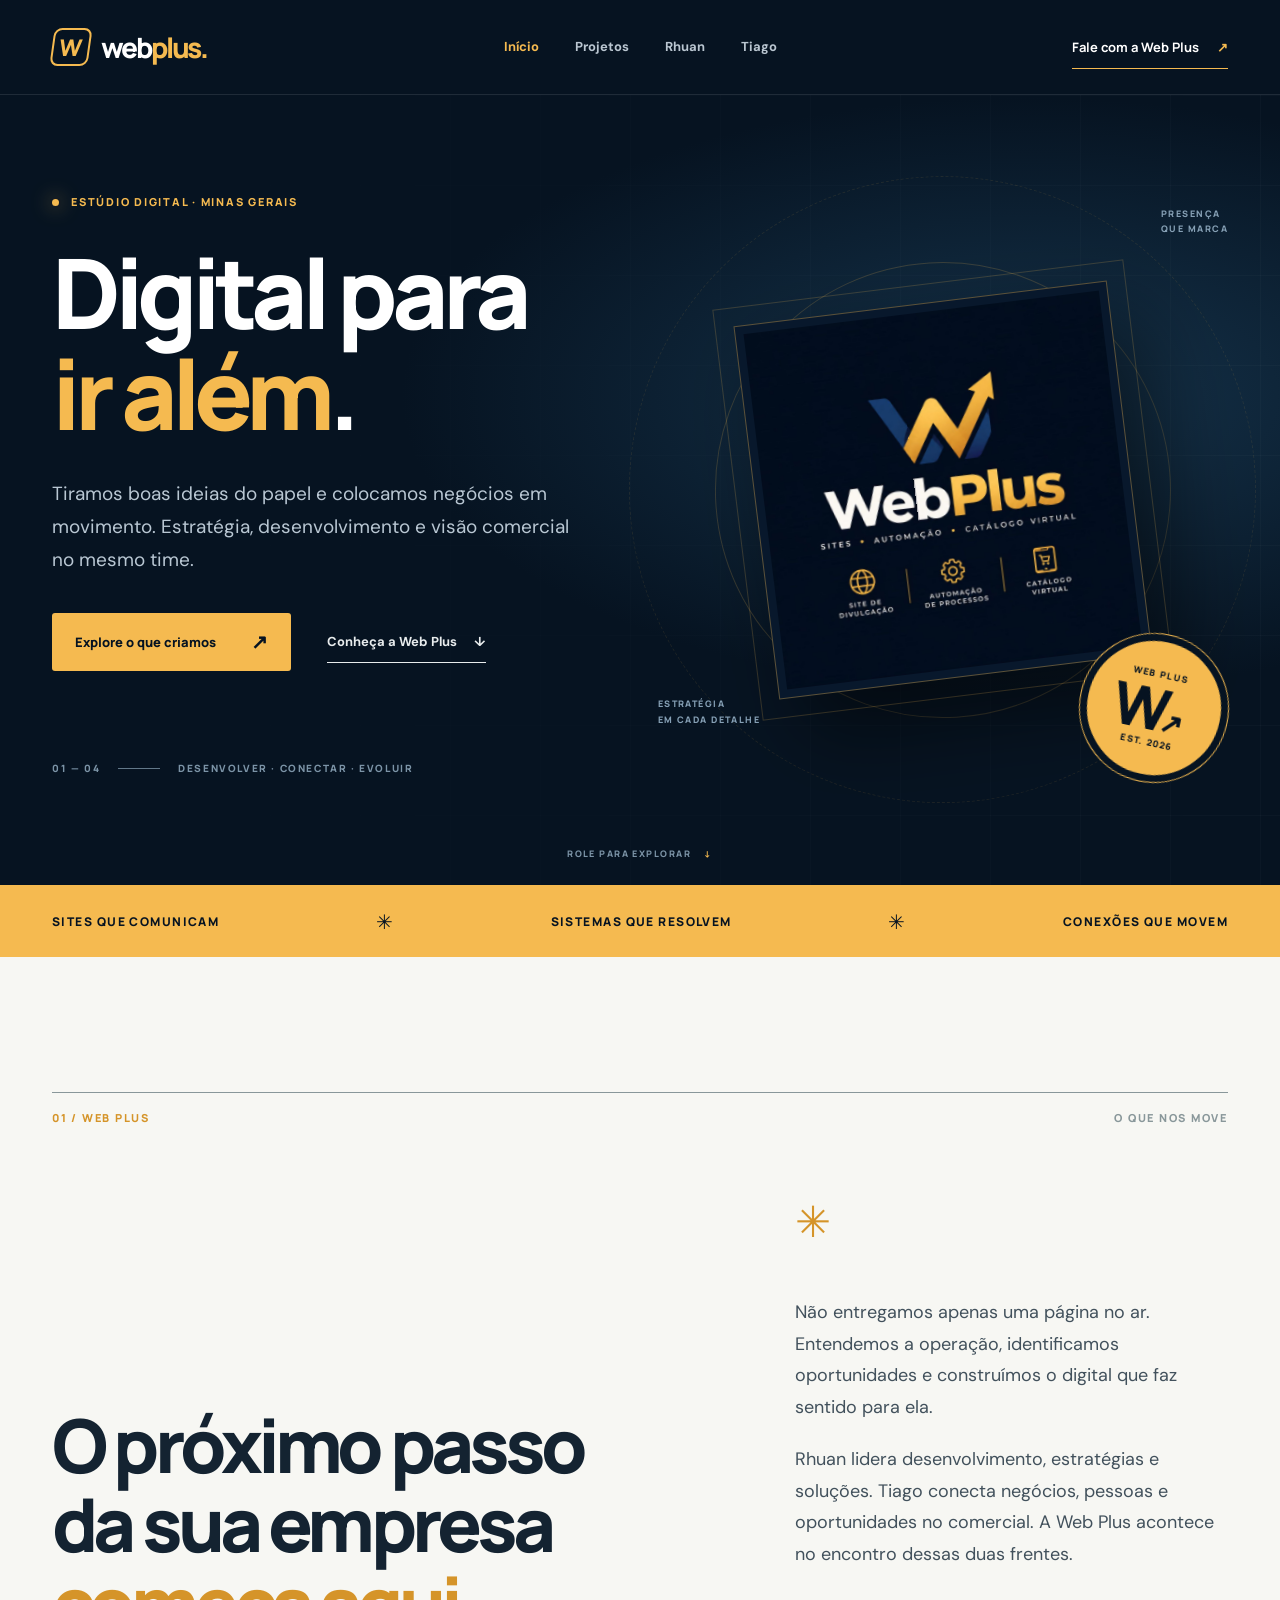
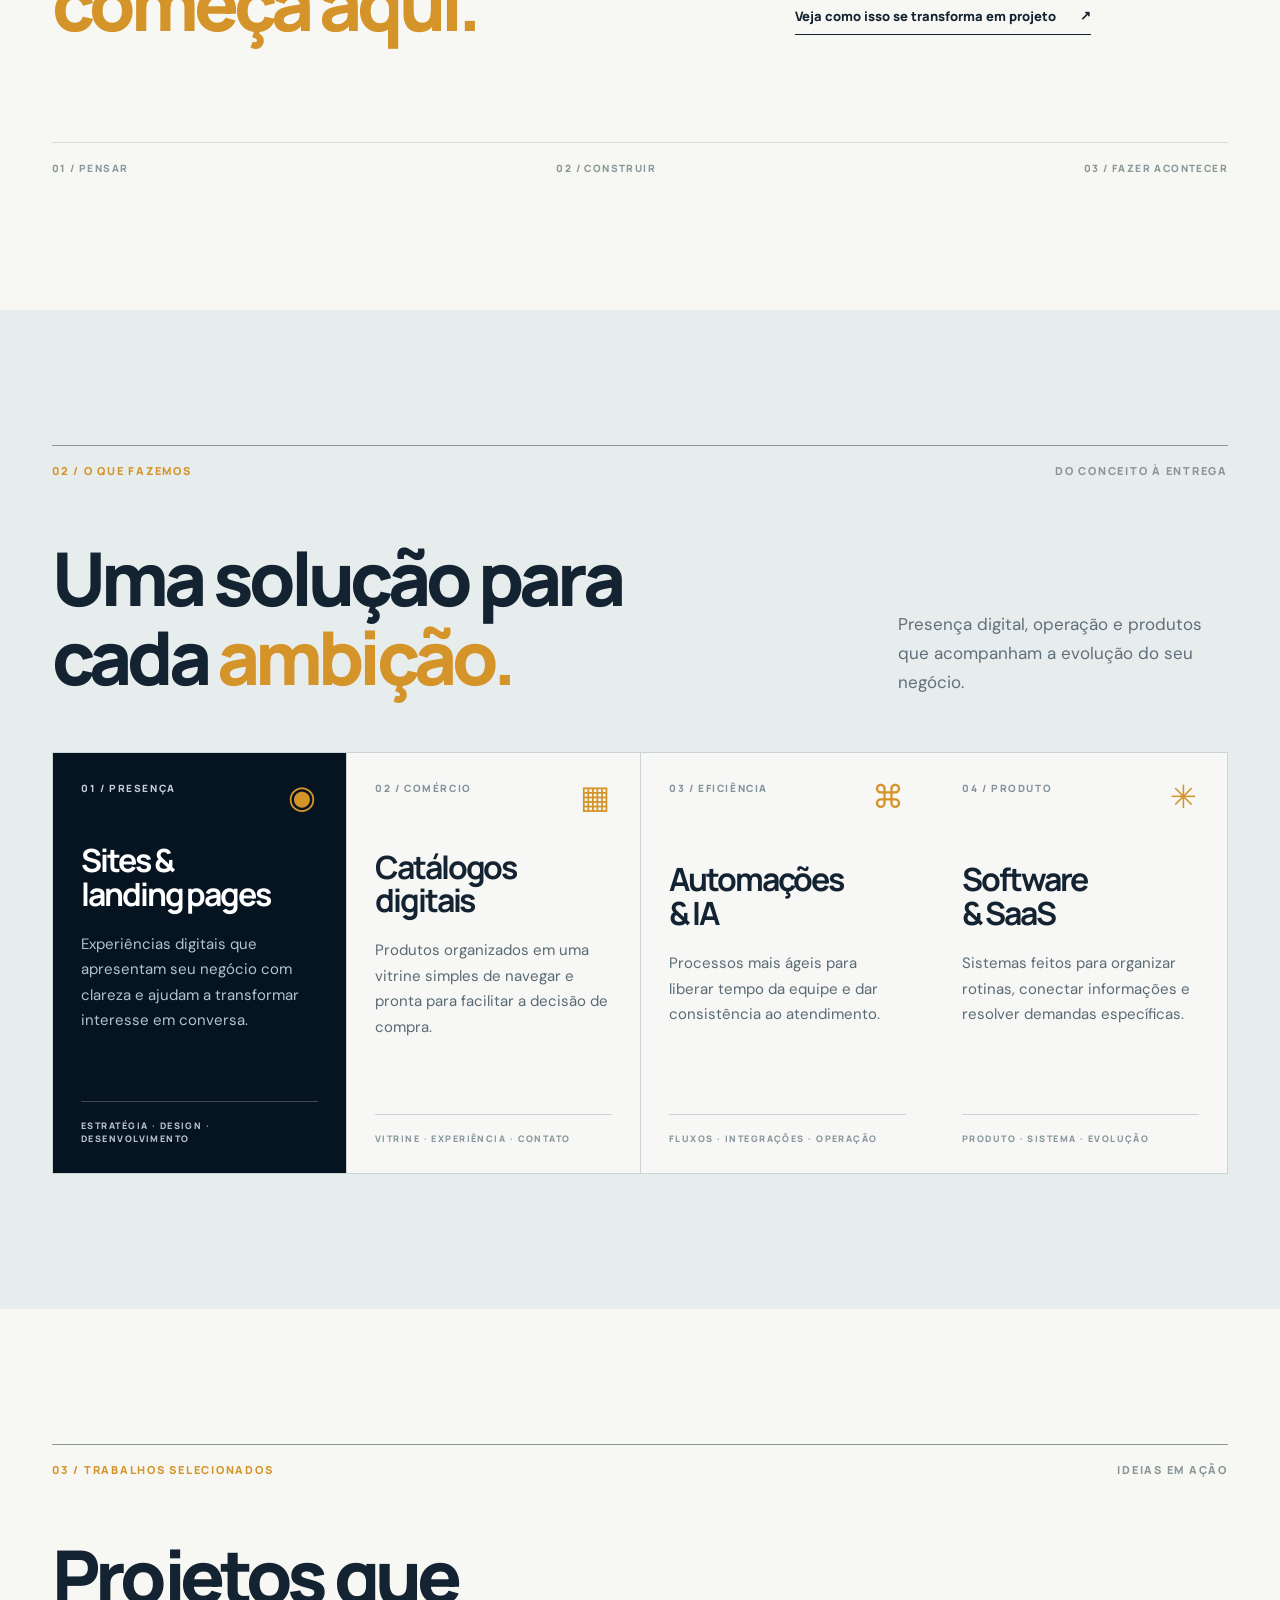
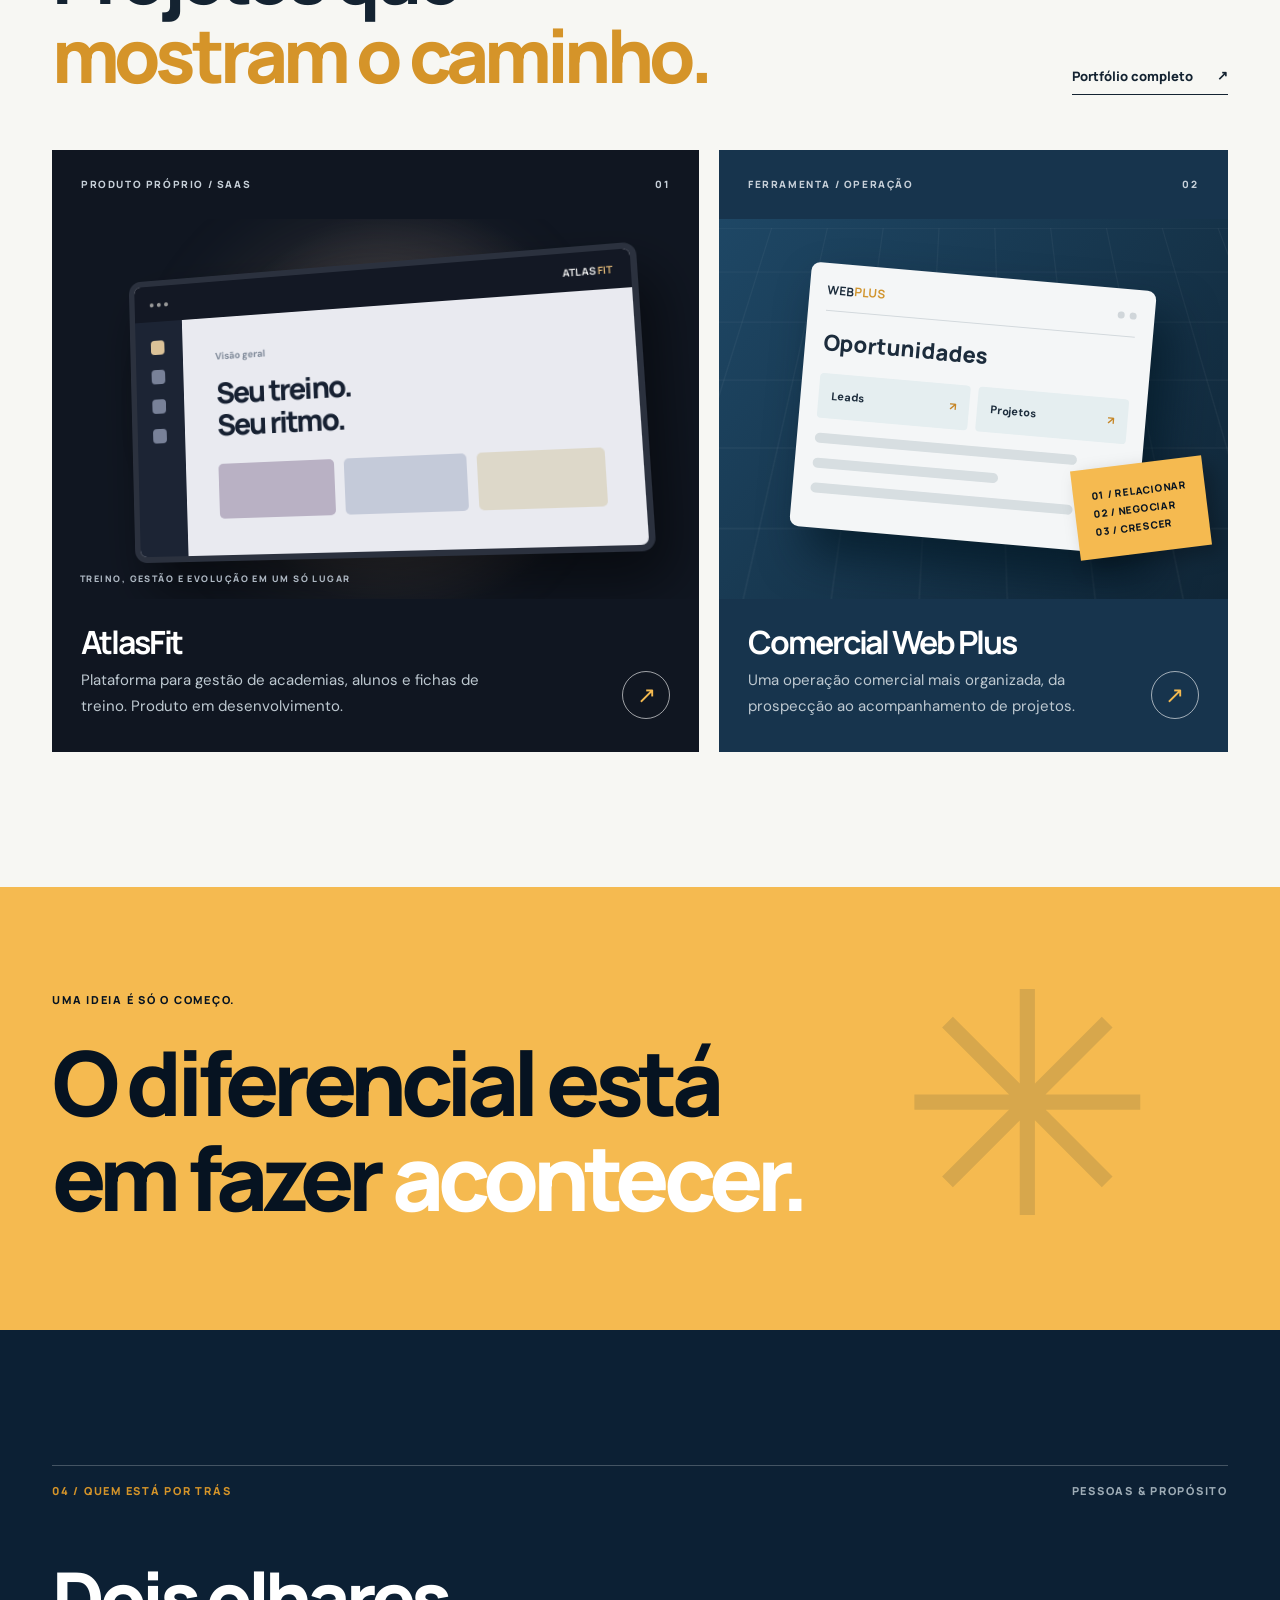
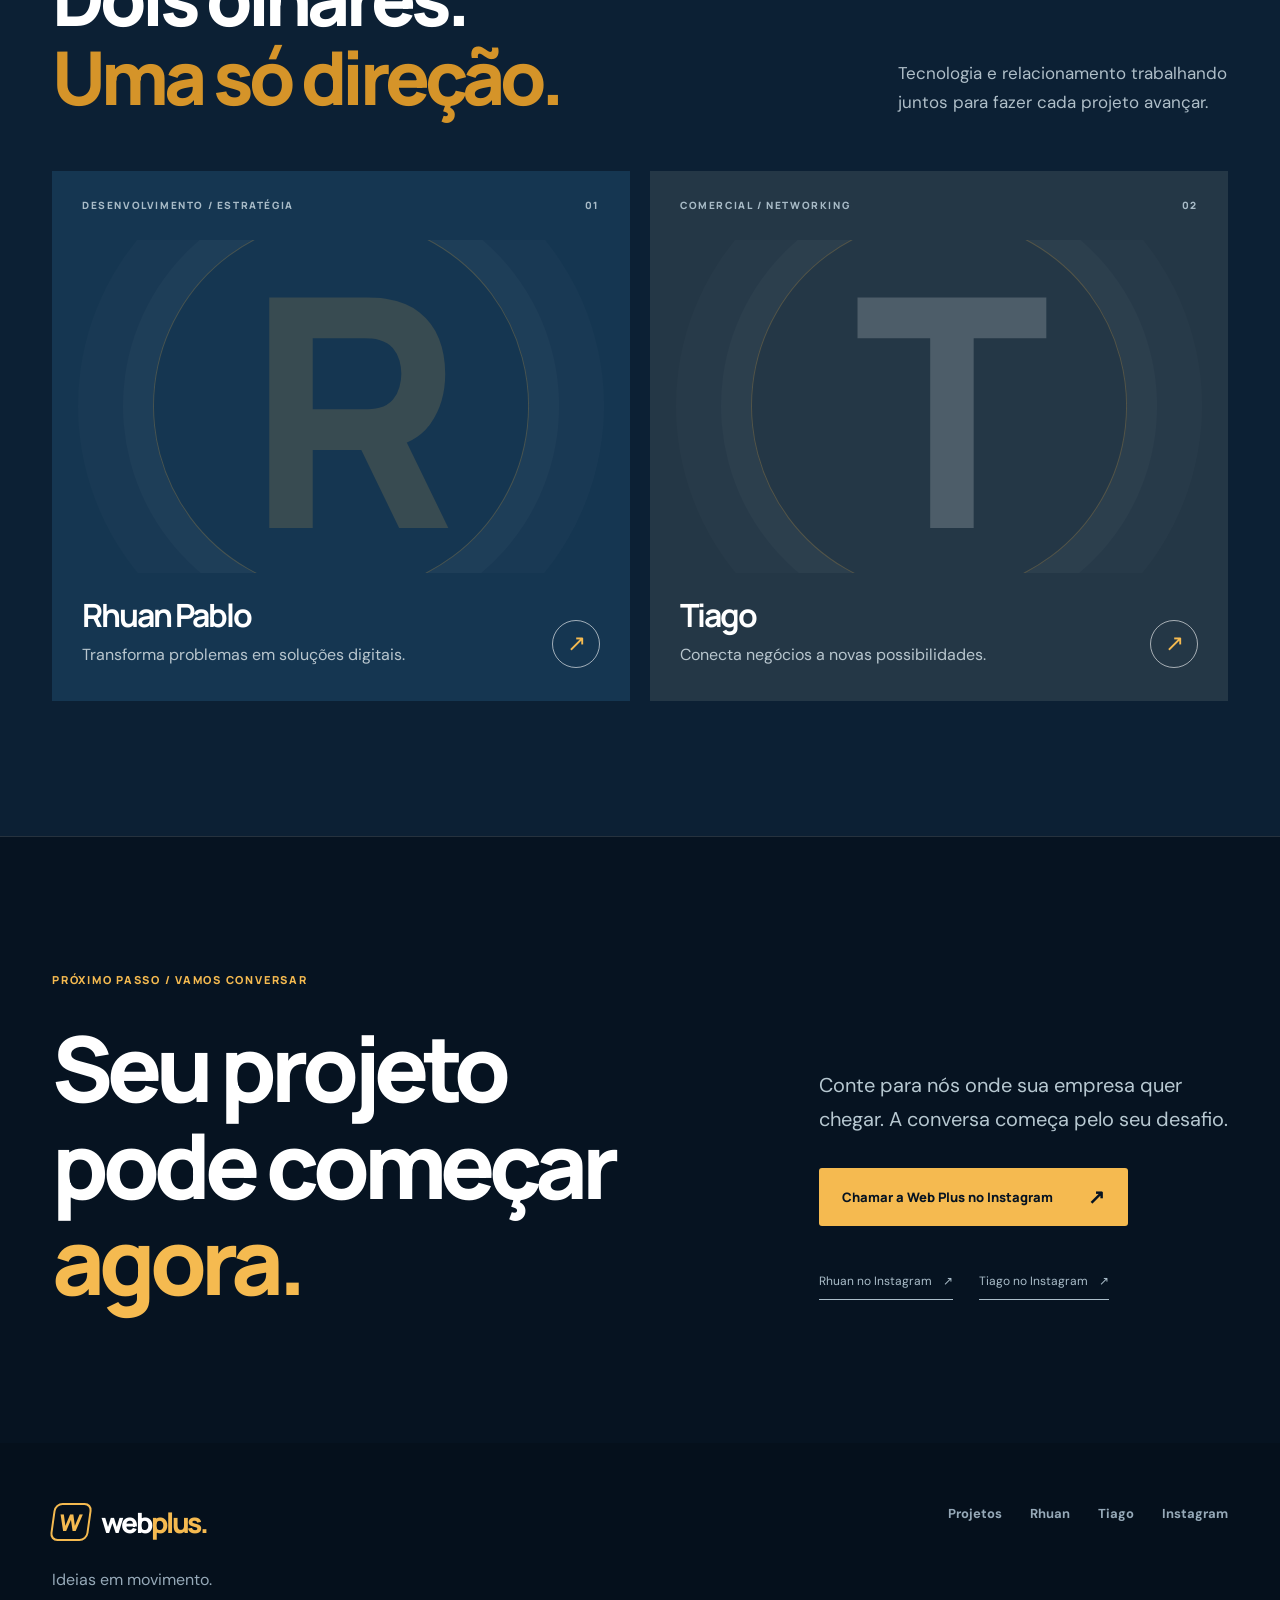
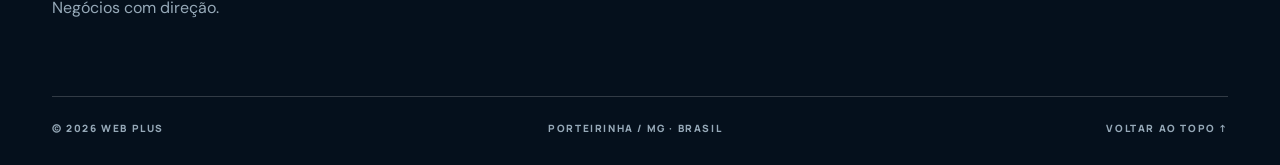
==== index.html @ de80861a "Redesign Web Plus experience and partner portfolios" ====
<!doctype html><html lang="pt-BR"><head><meta charset="utf-8"><meta name="viewport" content="width=device-width,initial-scale=1"><meta name="theme-color" content="#061321"><meta name="description" content="Web Plus. Sites, catálogos, automações e software com direção estratégica. Conheça os projetos e os sócios Rhuan e Tiago."><title>Web Plus — Ideias em movimento</title><link rel="icon" href="assets/favicon.svg" type="image/svg+xml"><link rel="stylesheet" href="style.css"></head><body>
<a class="skip" href="#conteudo">Ir para o conteúdo</a><header class="header"><div class="shell nav"><a class="brand" href="index.html" aria-label="Web Plus — início"><span class="brand-icon">W</span><span>web<span>plus</span><i>.</i></span></a><nav id="site-nav" class="nav-links" aria-label="Navegação principal"><a href="index.html" aria-current="page">Início</a><a href="portfolio.html">Projetos</a><a href="rhuan.html">Rhuan</a><a href="tiago.html">Tiago</a></nav><a class="nav-contact" href="https://www.instagram.com/_webplus/" target="_blank" rel="noopener noreferrer">Fale com a Web Plus <span class="arrow">↗</span></a><button class="menu-toggle" aria-label="Abrir menu" aria-controls="site-nav" aria-expanded="false" type="button"><span></span><span></span></button></div></header>
<main id="conteudo"><section class="hero"><div class="shell hero-grid"><div class="hero-content"><p class="overline"><span class="spark"></span> ESTÚDIO DIGITAL · MINAS GERAIS</p><h1>Digital para<br><span>ir além<span class="period">.</span></span></h1><p class="hero-lead">Tiramos boas ideias do papel e colocamos negócios em movimento. Estratégia, desenvolvimento e visão comercial no mesmo time.</p><div class="hero-actions"><a class="button button-gold" href="portfolio.html">Explore o que criamos <span class="arrow">↗</span></a><a class="quiet-link" href="#sobre">Conheça a Web Plus <span>↓</span></a></div><div class="hero-index"><span>01 — 04</span><span class="dash"></span><span>DESENVOLVER · CONECTAR · EVOLUIR</span></div></div><div class="hero-stage"><div class="stage-ring ring-outer"></div><div class="stage-ring ring-inner"></div><span class="stage-note stage-note-top">PRESENÇA<br>QUE MARCA</span><div class="brand-plate"><img src="assets/webplus.jpg" width="768" height="768" alt="Identidade visual Web Plus em azul escuro e dourado"></div><div class="stage-stamp"><span>WEB PLUS</span><strong>W<span class="arrow">↗</span></strong><span>EST. 2026</span></div><span class="stage-note stage-note-bottom">ESTRATÉGIA<br>EM CADA DETALHE</span></div></div><div class="scroll-hint">ROLE PARA EXPLORAR <span>↓</span></div></section>
<div class="ribbon"><div class="shell ribbon-inner"><span>SITES QUE COMUNICAM</span><b>✳</b><span>SISTEMAS QUE RESOLVEM</span><b>✳</b><span>CONEXÕES QUE MOVEM</span></div></div>
<section id="sobre" class="section light about-section"><div class="shell"><div class="section-kicker"><span>01 / WEB PLUS</span><span>O QUE NOS MOVE</span></div><div class="about-layout"><h2>O próximo passo<br>da sua empresa<br><em>começa aqui.</em></h2><div class="about-copy"><span class="ornament">✳</span><p>Não entregamos apenas uma página no ar. Entendemos a operação, identificamos oportunidades e construímos o digital que faz sentido para ela.</p><p>Rhuan lidera desenvolvimento, estratégias e soluções. Tiago conecta negócios, pessoas e oportunidades no comercial. A Web Plus acontece no encontro dessas duas frentes.</p><a class="under-link" href="portfolio.html">Veja como isso se transforma em projeto <span class="arrow">↗</span></a></div></div><div class="about-rule"><span>01 / PENSAR</span><span>02 / CONSTRUIR</span><span>03 / FAZER ACONTECER</span></div></div></section>
<section class="section services-section"><div class="shell"><div class="section-kicker"><span>02 / O QUE FAZEMOS</span><span>DO CONCEITO À ENTREGA</span></div><div class="section-title-row"><h2>Uma solução para<br>cada <em>ambição.</em></h2><p>Presença digital, operação e produtos que acompanham a evolução do seu negócio.</p></div><div class="service-grid"><article class="service-card service-feature"><div class="service-top"><span>01 / PRESENÇA</span><span class="service-glyph">◉</span></div><div><h3>Sites &<br>landing pages</h3><p>Experiências digitais que apresentam seu negócio com clareza e ajudam a transformar interesse em conversa.</p></div><div class="service-bottom">ESTRATÉGIA · DESIGN · DESENVOLVIMENTO</div></article><article class="service-card"><div class="service-top"><span>02 / COMÉRCIO</span><span class="service-glyph">▦</span></div><div><h3>Catálogos<br>digitais</h3><p>Produtos organizados em uma vitrine simples de navegar e pronta para facilitar a decisão de compra.</p></div><div class="service-bottom">VITRINE · EXPERIÊNCIA · CONTATO</div></article><article class="service-card"><div class="service-top"><span>03 / EFICIÊNCIA</span><span class="service-glyph">⌘</span></div><div><h3>Automações<br>& IA</h3><p>Processos mais ágeis para liberar tempo da equipe e dar consistência ao atendimento.</p></div><div class="service-bottom">FLUXOS · INTEGRAÇÕES · OPERAÇÃO</div></article><article class="service-card"><div class="service-top"><span>04 / PRODUTO</span><span class="service-glyph">✳</span></div><div><h3>Software<br>& SaaS</h3><p>Sistemas feitos para organizar rotinas, conectar informações e resolver demandas específicas.</p></div><div class="service-bottom">PRODUTO · SISTEMA · EVOLUÇÃO</div></article></div></div></section>
<section class="section work-section" id="projetos"><div class="shell"><div class="section-kicker"><span>03 / TRABALHOS SELECIONADOS</span><span>IDEIAS EM AÇÃO</span></div><div class="section-title-row"><h2>Projetos que<br><em>mostram o caminho.</em></h2><a class="under-link" href="portfolio.html">Portfólio completo <span class="arrow">↗</span></a></div><div class="work-grid"><a class="work-card atlas-card" href="https://www.atlasfit.com.br/" target="_blank" rel="noopener noreferrer"><div class="work-meta"><span>PRODUTO PRÓPRIO / SAAS</span><span>01</span></div><div class="atlas-visual"><div class="atlas-glow"></div><div class="atlas-screen"><div class="screen-bar"><span>● ● ●</span><span>ATLAS<span>FIT</span></span></div><div class="screen-sidebar"><i></i><i></i><i></i><i></i></div><div class="screen-content"><small>Visão geral</small><strong>Seu treino.<br>Seu ritmo.</strong><div class="screen-cards"><b></b><b></b><b></b></div></div></div><span class="visual-label">TREINO, GESTÃO E EVOLUÇÃO EM UM SÓ LUGAR</span></div><div class="work-details"><div><h3>AtlasFit</h3><p>Plataforma para gestão de academias, alunos e fichas de treino. Produto em desenvolvimento.</p></div><span class="round-link arrow" aria-hidden="true">↗</span></div></a><a class="work-card crm-card" href="portfolio.html#comercial"><div class="work-meta"><span>FERRAMENTA / OPERAÇÃO</span><span>02</span></div><div class="crm-visual"><div class="crm-grid"></div><div class="crm-mock"><div class="crm-header"><b>WEB<span>PLUS</span></b><i></i><i></i></div><div class="crm-title">Oportunidades</div><div class="crm-stats"><b>Leads<span>↗</span></b><b>Projetos<span>↗</span></b></div><div class="crm-row"></div><div class="crm-row short"></div><div class="crm-row"></div></div><span class="crm-floating">01 / RELACIONAR<br>02 / NEGOCIAR<br>03 / CRESCER</span></div><div class="work-details"><div><h3>Comercial Web Plus</h3><p>Uma operação comercial mais organizada, da prospecção ao acompanhamento de projetos.</p></div><span class="round-link arrow" aria-hidden="true">↗</span></div></a></div></div></section>
<section class="manifesto"><div class="shell manifesto-inner"><span>UMA IDEIA É SÓ O COMEÇO.</span><h2>O diferencial está<br>em fazer <em>acontecer.</em></h2><span class="manifesto-mark">✳</span></div></section>
<section class="section team-section"><div class="shell"><div class="section-kicker"><span>04 / QUEM ESTÁ POR TRÁS</span><span>PESSOAS & PROPÓSITO</span></div><div class="section-title-row"><h2>Dois olhares.<br><em>Uma só direção.</em></h2><p>Tecnologia e relacionamento trabalhando juntos para fazer cada projeto avançar.</p></div><div class="team-grid"><a class="person-card" href="rhuan.html"><div class="person-top"><span>DESENVOLVIMENTO / ESTRATÉGIA</span><span>01</span></div><div class="person-portrait"><span>R</span><span class="portrait-orbit"></span></div><div class="person-bottom"><div><h3>Rhuan Pablo</h3><p>Transforma problemas em soluções digitais.</p></div><span class="round-link arrow">↗</span></div></a><a class="person-card person-alt" href="tiago.html"><div class="person-top"><span>COMERCIAL / NETWORKING</span><span>02</span></div><div class="person-portrait"><span>T</span><span class="portrait-orbit"></span></div><div class="person-bottom"><div><h3>Tiago</h3><p>Conecta negócios a novas possibilidades.</p></div><span class="round-link arrow">↗</span></div></a></div></div></section>
<section class="contact-section" id="contato"><div class="shell contact-layout"><div><p class="overline">PRÓXIMO PASSO / VAMOS CONVERSAR</p><h2>Seu projeto<br>pode começar<br><em>agora.</em></h2></div><div class="contact-side"><p>Conte para nós onde sua empresa quer chegar. A conversa começa pelo seu desafio.</p><a class="button button-gold" href="https://www.instagram.com/_webplus/" target="_blank" rel="noopener noreferrer">Chamar a Web Plus no Instagram <span class="arrow">↗</span></a><div class="socials"><a href="https://www.instagram.com/rhuan_santosz/" target="_blank" rel="noopener noreferrer">Rhuan no Instagram <span class="arrow">↗</span></a><a href="https://www.instagram.com/tiago_b4rbosa/" target="_blank" rel="noopener noreferrer">Tiago no Instagram <span class="arrow">↗</span></a></div></div></div></section></main>
<footer class="footer"><div class="shell footer-grid"><div><a class="brand" href="index.html"><span class="brand-icon">W</span><span>web<span>plus</span><i>.</i></span></a><p>Ideias em movimento.<br>Negócios com direção.</p></div><nav aria-label="Rodapé"><a href="portfolio.html">Projetos</a><a href="rhuan.html">Rhuan</a><a href="tiago.html">Tiago</a><a href="https://www.instagram.com/_webplus/" target="_blank" rel="noopener noreferrer">Instagram</a></nav><div class="footer-bottom"><span>© <span class="year">2026</span> WEB PLUS</span><span>PORTEIRINHA / MG · BRASIL</span><a href="#conteudo">VOLTAR AO TOPO ↑</a></div></div></footer><script src="script.js" defer></script></body></html>
---- style.css ----
@import url('https://fonts.googleapis.com/css2?family=DM+Sans:wght@400;500;600;700&family=Manrope:wght@400;500;600;700;800&display=swap');
:root{--night:#061321;--deep:#0b1e32;--blue:#14304a;--ink:#142331;--gold:#f5ba50;--gold-deep:#d59429;--paper:#f7f7f3;--fog:#e8ecec;--line:#d5dcdd;--muted:#62717b}*{box-sizing:border-box}html{scroll-behavior:smooth}body{margin:0;background:var(--paper);color:var(--ink);font:16px/1.7 'DM Sans',Arial,sans-serif}button,a{font:inherit}a{color:inherit;text-decoration:none}button{cursor:pointer}img{max-width:100%;display:block}h1,h2,h3,p{margin:0}h1,h2,h3{font-family:Manrope,Arial,sans-serif;letter-spacing:-.065em;line-height:1.06}h2{font-size:clamp(42px,5.8vw,82px);font-weight:800}h2 em{font-style:normal;color:var(--gold-deep)}.shell{width:min(1440px,calc(100% - 104px));margin:auto}.skip{position:absolute;z-index:100;top:-100px;left:12px;background:var(--gold);padding:10px}.skip:focus{top:12px}:focus-visible{outline:3px solid var(--gold);outline-offset:4px}.arrow{font-family:Arial,sans-serif!important;font-style:normal}.header{background:var(--night);color:#fff;border-bottom:1px solid #ffffff1a;position:relative;z-index:20}.nav{height:94px;display:grid;grid-template-columns:1fr auto 1fr;align-items:center;gap:30px}.brand{display:inline-flex;align-items:center;gap:11px;font:800 28px/1 Manrope,Arial,sans-serif;letter-spacing:-.075em;white-space:nowrap;width:max-content}.brand>span:last-child>span{color:var(--gold)}.brand i{font-style:normal;color:var(--gold)}.brand-icon{width:38px;height:38px;display:grid;place-items:center;transform:skew(-8deg);border:2px solid var(--gold);border-radius:8px;font-size:23px;color:var(--gold);letter-spacing:-.1em;padding-right:3px}.nav-links{display:flex;align-items:center;gap:36px}.nav-links a{color:#bac6d1;font-weight:700;font-size:13px;transition:color .2s}.nav-links a:hover,.nav-links a[aria-current]{color:var(--gold)}.nav-contact{justify-self:end;font:700 13px Manrope,Arial,sans-serif;border-bottom:1px solid var(--gold);padding:12px 0;color:#fff}.nav-contact .arrow{color:var(--gold);margin-left:15px}.menu-toggle{display:none}.hero{background:radial-gradient(ellipse at 80% 38%,#15334b 0%,transparent 43%),var(--night);color:#fff;position:relative;overflow:hidden}.hero:before{content:"";position:absolute;inset:0;background-image:linear-gradient(#ffffff06 1px,transparent 1px),linear-gradient(90deg,#ffffff06 1px,transparent 1px);background-size:90px 90px;mask-image:linear-gradient(90deg,transparent 10%,#000)}.hero-grid{min-height:min(790px,calc(100svh - 94px));display:grid;grid-template-columns:1.03fr .97fr;align-items:center;position:relative}.hero-content{position:relative;z-index:2;padding:70px 0 80px}.overline,.section-kicker,.work-meta,.service-top,.service-bottom,.person-top,.visual-label,.hero-index,.stage-note,.scroll-hint,.manifesto-inner>span:first-child,.footer-bottom{font:800 11px/1.45 Manrope,Arial,sans-serif;letter-spacing:.16em}.overline{color:var(--gold);display:flex;align-items:center;gap:12px;margin-bottom:31px}.spark{width:7px;height:7px;border-radius:50%;background:var(--gold);box-shadow:0 0 20px var(--gold)}.hero h1{font-size:clamp(62px,7.6vw,125px);font-weight:800;line-height:1.04;max-width:850px;white-space:nowrap}.hero h1>span{color:var(--gold)}.period{color:#fff}.hero-lead{color:#b9c7d3;max-width:540px;font-size:19px;line-height:1.75;margin:33px 0 37px}.hero-actions{display:flex;align-items:center;gap:36px}.button{display:inline-flex;align-items:center;justify-content:space-between;gap:35px;padding:17px 23px;min-height:58px;border-radius:3px;font:800 13px Manrope,Arial,sans-serif;transition:transform .25s,background .25s}.button:hover{transform:translateY(-4px)}.button-gold{background:var(--gold);color:var(--night)}.button-gold:hover{background:#ffd183}.button .arrow{font-size:20px;line-height:1}.quiet-link{color:#e8eced;font-size:13px;font-weight:700;border-bottom:1px solid #e8eced;padding:9px 0}.quiet-link span{margin-left:14px}.hero-index{display:flex;align-items:center;gap:18px;color:#7c94a7;margin-top:90px;font-size:10px}.dash{width:42px;height:1px;background:#627889}.hero-stage{height:100%;min-height:620px;display:flex;align-items:center;justify-content:center;position:relative;isolation:isolate}.stage-ring{border:1px solid #f5ba5030;border-radius:50%;position:absolute;width:80%;aspect-ratio:1;transform:rotate(-25deg)}.ring-outer{width:110%;border-style:dashed;opacity:.5}.brand-plate{width:66%;max-width:470px;aspect-ratio:1;position:relative;transform:rotate(-7deg);box-shadow:25px 40px 80px #0008;border:1px solid #f5ba5059;padding:8px;background:#08182c;z-index:1}.brand-plate:before{content:"";position:absolute;inset:-20px;border:1px solid #f5ba5030;pointer-events:none}.brand-plate img{width:100%;height:100%;object-fit:cover}.stage-stamp{position:absolute;z-index:2;right:0;bottom:13%;background:var(--gold);color:var(--night);width:148px;height:148px;border-radius:50%;display:flex;flex-direction:column;align-items:center;justify-content:center;transform:rotate(12deg);font:800 9px Manrope,Arial,sans-serif;letter-spacing:.14em;border:7px solid var(--night);box-shadow:0 0 0 1px var(--gold)}.stage-stamp strong{font:800 58px/.95 Manrope,Arial,sans-serif;letter-spacing:-.15em;margin-right:10px}.stage-stamp strong .arrow{font-size:28px;letter-spacing:0}.stage-note{position:absolute;color:#86a0b5;font-size:9px;line-height:1.7;z-index:2}.stage-note-top{right:0;top:14%}.stage-note-bottom{left:0;bottom:20%}.scroll-hint{position:absolute;bottom:25px;left:50%;transform:translateX(-50%);color:#7c94a7;font-size:9px}.scroll-hint span{color:var(--gold);margin-left:10px}.ribbon{background:var(--gold);color:var(--night)}.ribbon-inner{min-height:72px;display:flex;align-items:center;justify-content:space-between;gap:25px;white-space:nowrap;font:800 12px Manrope,Arial,sans-serif;letter-spacing:.12em}.ribbon b{font-size:20px;font-weight:400}.section{padding:135px 0}.light{background:var(--paper)}.section-kicker{border-top:1px solid currentColor;display:flex;justify-content:space-between;padding-top:17px;color:#89979a;margin-bottom:60px}.section-kicker span:first-child{color:var(--gold-deep)}.about-layout{display:grid;grid-template-columns:1.2fr .8fr;gap:8%;align-items:end}.about-layout h2{font-size:clamp(48px,5.8vw,87px)}.about-copy{padding-bottom:7px}.ornament{font-size:43px;color:var(--gold-deep);display:block;margin-bottom:38px}.about-copy p{font-size:18px;line-height:1.75;color:#42515c;margin-bottom:21px}.under-link{display:inline-flex;align-items:center;gap:24px;border-bottom:1px solid currentColor;padding-bottom:9px;font:800 13px/1.4 Manrope,Arial,sans-serif;transition:color .2s}.under-link:hover{color:var(--gold-deep)}.about-copy .under-link{margin-top:16px}.about-rule{margin-top:100px;border-top:1px solid var(--line);display:flex;justify-content:space-between;padding-top:18px;color:#89979a;font:800 10px Manrope,Arial,sans-serif;letter-spacing:.14em}.services-section{background:#e7ecec}.section-title-row{display:flex;align-items:end;justify-content:space-between;gap:40px;margin-bottom:55px}.section-title-row>p{max-width:330px;color:#60707a;font-size:17px}.service-grid{display:grid;grid-template-columns:repeat(4,1fr);gap:1px;background:#cbd4d5;border:1px solid #cbd4d5}.service-card{background:#f7f8f5;min-height:420px;padding:28px;display:flex;flex-direction:column;justify-content:space-between;transition:background .25s,transform .25s}.service-card:hover{background:#fff;transform:translateY(-6px);position:relative;z-index:1;box-shadow:0 20px 40px #102f3a1b}.service-feature{background:var(--night);color:#fff}.service-feature:hover{background:var(--deep)}.service-top{display:flex;justify-content:space-between;align-items:start;color:#83939b;font-size:10px}.service-feature .service-top{color:#c3d0d7}.service-glyph{color:var(--gold-deep);font:400 32px/1 Arial,sans-serif}.service-card h3{font-size:clamp(26px,2.5vw,39px);margin-bottom:20px}.service-card p{max-width:260px;color:#596a74;font-size:15px}.service-feature p{color:#b4c4cd}.service-bottom{font-size:9px;color:#87969c;border-top:1px solid #cbd4d5;padding-top:17px;margin-top:36px}.service-feature .service-bottom{border-color:#ffffff3a;color:#b7c4cd}.work-section{background:var(--paper)}.work-grid{display:grid;grid-template-columns:1.12fr .88fr;gap:20px}.work-card{display:block;overflow:hidden;transition:transform .25s}.work-card:hover{transform:translateY(-5px)}.atlas-card{background:#101621;color:#fff}.crm-card{background:#17344d;color:#fff}.work-meta{display:flex;justify-content:space-between;padding:27px 29px;font-size:10px;color:#c7d0d9}.atlas-visual,.crm-visual{height:380px;position:relative;overflow:hidden;display:flex;align-items:center;justify-content:center}.atlas-visual{background:radial-gradient(circle at 55% 50%,#544b52 0,transparent 50%)}.atlas-glow{position:absolute;width:520px;height:520px;background:radial-gradient(circle,#ab987b55 0,transparent 62%);filter:blur(25px)}.atlas-screen{position:relative;width:80%;height:295px;border:6px solid #2b313e;border-radius:13px;background:#e9eaf0;box-shadow:15px 30px 55px #0008;transform:perspective(700px) rotateY(-8deg) rotateX(3deg) rotate(-3deg);overflow:hidden;display:grid;grid-template-columns:52px 1fr;grid-template-rows:38px 1fr}.screen-bar{grid-column:1/3;background:#131824;color:#999;font:700 10px Manrope,Arial,sans-serif;display:flex;justify-content:space-between;align-items:center;padding:0 16px}.screen-bar>span:last-child{color:#eee;letter-spacing:.04em}.screen-bar>span:last-child span{color:#dfb777}.screen-sidebar{background:#1c2434;display:grid;align-content:start;gap:16px;padding:20px 17px}.screen-sidebar i{width:15px;height:15px;border-radius:4px;background:#788198}.screen-sidebar i:first-child{background:#dbc298}.screen-content{padding:25px 35px;color:#172132}.screen-content small{font-size:10px;font-weight:800;color:#818b9a}.screen-content strong{display:block;font:800 30px/1.1 Manrope,Arial,sans-serif;letter-spacing:-.06em;margin:10px 0 24px}.screen-cards{display:flex;gap:10px}.screen-cards b{height:56px;flex:1;border-radius:5px;background:#c4cad9}.screen-cards b:first-child{background:#b9b1c4}.screen-cards b:last-child{background:#ddd8c9}.visual-label{position:absolute;bottom:13px;left:28px;font-size:9px;color:#aeb8c3}.crm-visual{background:linear-gradient(130deg,#1e4765,#102637)}.crm-grid{position:absolute;inset:0;background-image:linear-gradient(#ffffff0b 1px,transparent 1px),linear-gradient(90deg,#ffffff0b 1px,transparent 1px);background-size:55px 55px;transform:perspective(300px) rotateX(20deg) scale(1.3)}.crm-mock{width:68%;height:265px;position:relative;z-index:1;background:#f4f6f7;color:#1c2c3c;border-radius:9px;box-shadow:18px 26px 45px #001522a6;transform:rotate(5deg);padding:18px}.crm-header{display:flex;gap:5px;align-items:center;border-bottom:1px solid #d3d9dd;padding-bottom:12px;font:800 12px Manrope,Arial,sans-serif}.crm-header b{margin-right:auto}.crm-header b span{color:#d1952f}.crm-header i{width:7px;height:7px;background:#d0d6da;border-radius:50%}.crm-title{font:800 22px Manrope,Arial,sans-serif;margin:16px 0}.crm-stats{display:flex;gap:8px}.crm-stats b{flex:1;background:#e5eef0;padding:13px;border-radius:4px;font-size:11px}.crm-stats span{float:right;color:#c68627}.crm-row{height:10px;width:85%;border-radius:10px;background:#d7dee1;margin-top:15px}.crm-row.short{width:60%}.crm-floating{position:absolute;right:4%;bottom:12%;background:var(--gold);color:var(--night);padding:18px;z-index:2;font:800 10px/1.8 Manrope,Arial,sans-serif;letter-spacing:.08em;transform:rotate(-7deg);box-shadow:9px 9px 20px #0004}.work-details{padding:27px 29px 33px;display:flex;justify-content:space-between;align-items:end;gap:20px}.work-details h3{font-size:32px;margin-bottom:9px}.work-details p{color:#bec9d1;max-width:440px;font-size:15px}.round-link{flex:none;width:48px;height:48px;border:1px solid #ffffff99;border-radius:50%;display:grid;place-items:center;font-size:23px;color:var(--gold)}.manifesto{background:var(--gold);color:var(--night);overflow:hidden}.manifesto-inner{padding:105px 0;position:relative}.manifesto-inner>span:first-child{display:block;margin-bottom:27px}.manifesto h2{font-size:clamp(49px,7vw,100px);position:relative;z-index:1}.manifesto h2 em{color:#fff}.manifesto-mark{position:absolute;right:6%;top:15%;font-size:310px;color:#0b213020;line-height:1}.team-section{background:#0c2034;color:#fff}.team-section .section-kicker{border-color:#ffffff3b;color:#9eacb6}.team-section .section-title-row p{color:#afbec8}.team-grid{display:grid;grid-template-columns:1fr 1fr;gap:20px}.person-card{background:#153651;min-height:530px;display:flex;flex-direction:column;transition:transform .25s}.person-card:hover{transform:translateY(-5px)}.person-alt{background:#243746}.person-top{display:flex;justify-content:space-between;padding:27px 30px;font-size:10px;color:#a8bbc7}.person-portrait{flex:1;position:relative;display:grid;place-items:center;overflow:hidden;isolation:isolate}.person-portrait>span:first-child{font:800 clamp(170px,25vw,330px)/.9 Manrope,Arial,sans-serif;letter-spacing:-.08em;color:#f5ba5027;z-index:1}.portrait-orbit{border:1px solid #f5ba5038;border-radius:50%;width:65%;aspect-ratio:1;position:absolute;transform:rotate(-15deg);box-shadow:0 0 0 30px #ffffff06,0 0 0 75px #ffffff04}.person-alt .person-portrait>span:first-child{color:#e9eff034}.person-bottom{padding:26px 30px 33px;display:flex;justify-content:space-between;align-items:end;gap:20px}.person-bottom h3{font-size:32px;margin-bottom:8px}.person-bottom p{color:#b8c6ce}.contact-section{background:var(--night);color:#fff;padding:135px 0;border-top:1px solid #ffffff21}.contact-layout{display:grid;grid-template-columns:1fr .63fr;gap:10%;align-items:end}.contact-layout h2{font-size:clamp(53px,7.1vw,105px)}.contact-layout h2 em{color:var(--gold)}.contact-side{padding-bottom:8px}.contact-side>p{font-size:20px;color:#b7c8d1;margin-bottom:32px}.socials{display:flex;gap:26px;flex-wrap:wrap;margin-top:45px}.socials a{font-size:12px;color:#aabdc9;border-bottom:1px solid #aabdc9;padding-bottom:8px}.socials .arrow{margin-left:8px}.footer{background:#05101c;color:#96a9b8}.footer-grid{padding:60px 0 30px;display:grid;grid-template-columns:1fr auto;gap:75px}.footer .brand{color:#fff}.footer p{margin-top:25px;font-size:16px}.footer nav{display:flex;gap:28px;flex-wrap:wrap;align-self:start;font-size:13px;font-weight:700}.footer nav a:hover{color:var(--gold)}.footer-bottom{border-top:1px solid #ffffff2e;padding-top:24px;grid-column:1/3;display:flex;justify-content:space-between;font-size:10px}.footer-bottom a:hover{color:#fff}
/* Secondary pages */
.page-hero{background:var(--night);color:#fff;overflow:hidden;position:relative;padding:115px 0 125px}.page-hero:before{content:"";position:absolute;width:70vw;height:70vw;max-width:800px;max-height:800px;border-radius:50%;border:1px solid #f5ba502a;right:-12%;top:-70%;box-shadow:0 0 0 80px #ffffff04,0 0 0 180px #ffffff03}.page-hero .shell{position:relative;z-index:1}.page-hero h1{font-size:clamp(60px,7vw,105px);max-width:1090px}.page-hero h1 em{color:var(--gold);font-style:normal}.page-hero p:not(.overline){font-size:19px;color:#b5c4cf;max-width:670px;margin-top:30px}.breadcrumb{color:#9badb8;font:700 11px Manrope,Arial,sans-serif;letter-spacing:.1em;margin-bottom:70px}.breadcrumb a:hover{color:#fff}.breadcrumb b{color:var(--gold);padding:0 10px}.portfolio-list{border-top:1px solid var(--line)}.portfolio-item{border-bottom:1px solid var(--line);padding:44px 0;display:grid;grid-template-columns:130px minmax(160px,.8fr) 1.3fr auto;gap:34px;align-items:start}.portfolio-item>span:first-child{font:800 10px/1.5 Manrope,Arial,sans-serif;letter-spacing:.12em;color:var(--gold-deep)}.portfolio-item h3{font-size:31px}.portfolio-item p{color:#576771;max-width:500px}.portfolio-item a{white-space:nowrap;border-bottom:1px solid currentColor;font:800 13px Manrope,Arial,sans-serif}.portfolio-item .status{color:#87969c;font-size:13px}.portfolio-note{margin-top:40px;color:#60707a}.portfolio-note a{font-weight:800;border-bottom:1px solid}.bio-layout{display:grid;grid-template-columns:.72fr 1.28fr;gap:9%;align-items:start}.bio-art{background:#193b55;min-height:500px;display:flex;flex-direction:column;justify-content:space-between;padding:30px;overflow:hidden;position:relative;color:#fff}.bio-art.alt{background:#304353}.bio-art>span:first-child{font:800 10px Manrope,Arial,sans-serif;letter-spacing:.15em;color:var(--gold)}.bio-art strong{font:800 240px/.8 Manrope,Arial,sans-serif;letter-spacing:-.1em;color:#f5ba5040;align-self:center;position:relative;z-index:1}.bio-art:before{content:"";border:1px solid #f5ba5040;border-radius:50%;width:70%;aspect-ratio:1;position:absolute;top:20%;left:15%}.bio-art p{position:relative;z-index:1;font-weight:700}.bio-copy h2{margin-bottom:36px}.bio-copy p{font-size:18px;color:#566771;margin-bottom:24px}.bio-facts{border-top:1px solid var(--line);margin-top:40px}.bio-facts div{border-bottom:1px solid var(--line);padding:18px 0;display:flex;justify-content:space-between;gap:20px}.bio-facts b{font-size:14px}.bio-facts span{color:#60707a;text-align:right}.profile-section{background:var(--fog)}.profile-grid{display:grid;grid-template-columns:repeat(3,1fr);gap:1px;background:#cbd4d5;border:1px solid #cbd4d5}.profile-card{background:var(--paper);padding:30px;min-height:300px;display:flex;flex-direction:column}.profile-card>span{font:800 10px Manrope,Arial,sans-serif;letter-spacing:.13em;color:var(--gold-deep)}.profile-card h3{font-size:28px;margin:auto 0 12px}.profile-card p{font-size:15px;color:#5c6b75}.profile-card a{font-size:13px;font-weight:800;align-self:start;border-bottom:1px solid;margin-top:18px}
/* Motion */
@media(prefers-reduced-motion:no-preference){.hero-content{animation:rise .8s both}.brand-plate{animation:appear 1s .15s both}.stage-ring{animation:rotate 50s linear infinite}.ring-inner{animation-direction:reverse}.service-card,.work-card,.person-card{will-change:transform}@keyframes rise{from{opacity:0;transform:translateY(24px)}to{opacity:1;transform:none}}@keyframes appear{from{opacity:0;transform:translateY(30px) rotate(-10deg)}to{opacity:1;transform:rotate(-7deg)}}@keyframes rotate{to{transform:rotate(335deg)}}}
@media(max-width:1100px){.shell{width:calc(100% - 64px)}.nav-links{gap:20px}.hero h1{font-size:clamp(54px,7vw,90px)}.service-grid{grid-template-columns:repeat(2,1fr)}.service-card{min-height:330px}.portfolio-item{grid-template-columns:95px 1fr 1.3fr;gap:20px}.portfolio-item a,.portfolio-item .status{grid-column:2/4;justify-self:start}}
@media(max-width:760px){.shell{width:calc(100% - 36px)}.nav{height:75px;grid-template-columns:1fr auto auto;gap:17px}.brand{font-size:24px}.brand-icon{width:32px;height:32px;font-size:20px}.nav-contact{font-size:0;padding:5px 0}.nav-contact .arrow{font-size:21px;margin:0}.menu-toggle{display:flex;width:37px;height:37px;border:1px solid #ffffff50;background:transparent;align-items:center;justify-content:center;flex-direction:column;gap:5px}.menu-toggle span{height:1px;width:17px;background:#fff}.nav-links{display:none;position:absolute;top:75px;left:0;right:0;padding:18px;background:var(--deep);box-shadow:0 25px 35px #0007;flex-direction:column;align-items:stretch;gap:0}.nav-links.open{display:flex}.nav-links a{padding:13px;font-size:15px}.hero-grid{min-height:0;grid-template-columns:1fr}.hero-content{padding:88px 0 20px}.hero h1{font-size:clamp(59px,11vw,85px)}.hero-lead{font-size:17px}.hero-index{margin-top:55px}.hero-stage{min-height:430px;height:430px}.brand-plate{width:57%;max-width:330px}.stage-stamp{width:110px;height:110px;right:8%;bottom:7%;border-width:5px;font-size:7px}.stage-stamp strong{font-size:38px}.stage-stamp strong .arrow{font-size:18px}.scroll-hint{display:none}.ribbon{overflow:auto}.ribbon-inner{width:max-content;min-height:58px;padding:0 18px;font-size:10px}.section{padding:85px 0}.section-kicker{margin-bottom:42px}.about-layout,.work-grid,.team-grid,.bio-layout,.contact-layout{grid-template-columns:1fr;gap:40px}.about-rule{margin-top:65px}.section-title-row{align-items:start;flex-direction:column;gap:25px}.section-title-row>p{max-width:500px}.atlas-visual,.crm-visual{height:340px}.manifesto-inner{padding:85px 0}.manifesto-mark{right:-5%;font-size:220px}.person-card{min-height:400px}.person-portrait>span:first-child{font-size:210px}.contact-section{padding:90px 0}.footer-grid{gap:45px}.page-hero{padding:80px 0 95px}.breadcrumb{margin-bottom:45px}.bio-art{min-height:320px}.bio-art strong{font-size:165px}.profile-grid{grid-template-columns:1fr 1fr}}
@media(max-width:520px){.hero-content{padding-top:75px}.hero h1{font-size:clamp(51px,12vw,64px)}.hero-actions{align-items:flex-start;flex-direction:column;gap:18px}.hero-stage{height:350px;min-height:350px}.brand-plate{width:67%}.stage-note-top{top:9%}.stage-note-bottom{bottom:11%}.stage-stamp{right:1%}.section-kicker span:last-child{display:none}.about-layout h2,.section-title-row h2{font-size:clamp(40px,10.5vw,56px)}.about-copy p{font-size:16px}.about-rule{font-size:8px;gap:10px}.service-grid,.profile-grid{grid-template-columns:1fr}.service-card{min-height:320px}.atlas-screen{width:86%;height:235px}.screen-content{padding:18px}.screen-content strong{font-size:22px}.crm-mock{width:78%}.crm-floating{font-size:8px}.work-details h3{font-size:27px}.person-card{min-height:380px}.person-bottom h3{font-size:27px}.contact-layout h2{font-size:56px}.footer-grid{grid-template-columns:1fr}.footer-bottom{grid-column:1;flex-wrap:wrap;gap:17px}.page-hero h1{font-size:clamp(50px,11vw,67px)}.portfolio-item{grid-template-columns:1fr;gap:15px;padding:32px 0}.portfolio-item a,.portfolio-item .status{grid-column:1}.bio-facts div{display:grid;gap:4px}.bio-facts span{text-align:left}}
@media(prefers-reduced-motion:reduce){*,*:before,*:after{scroll-behavior:auto!important;animation:none!important;transition:none!important}}
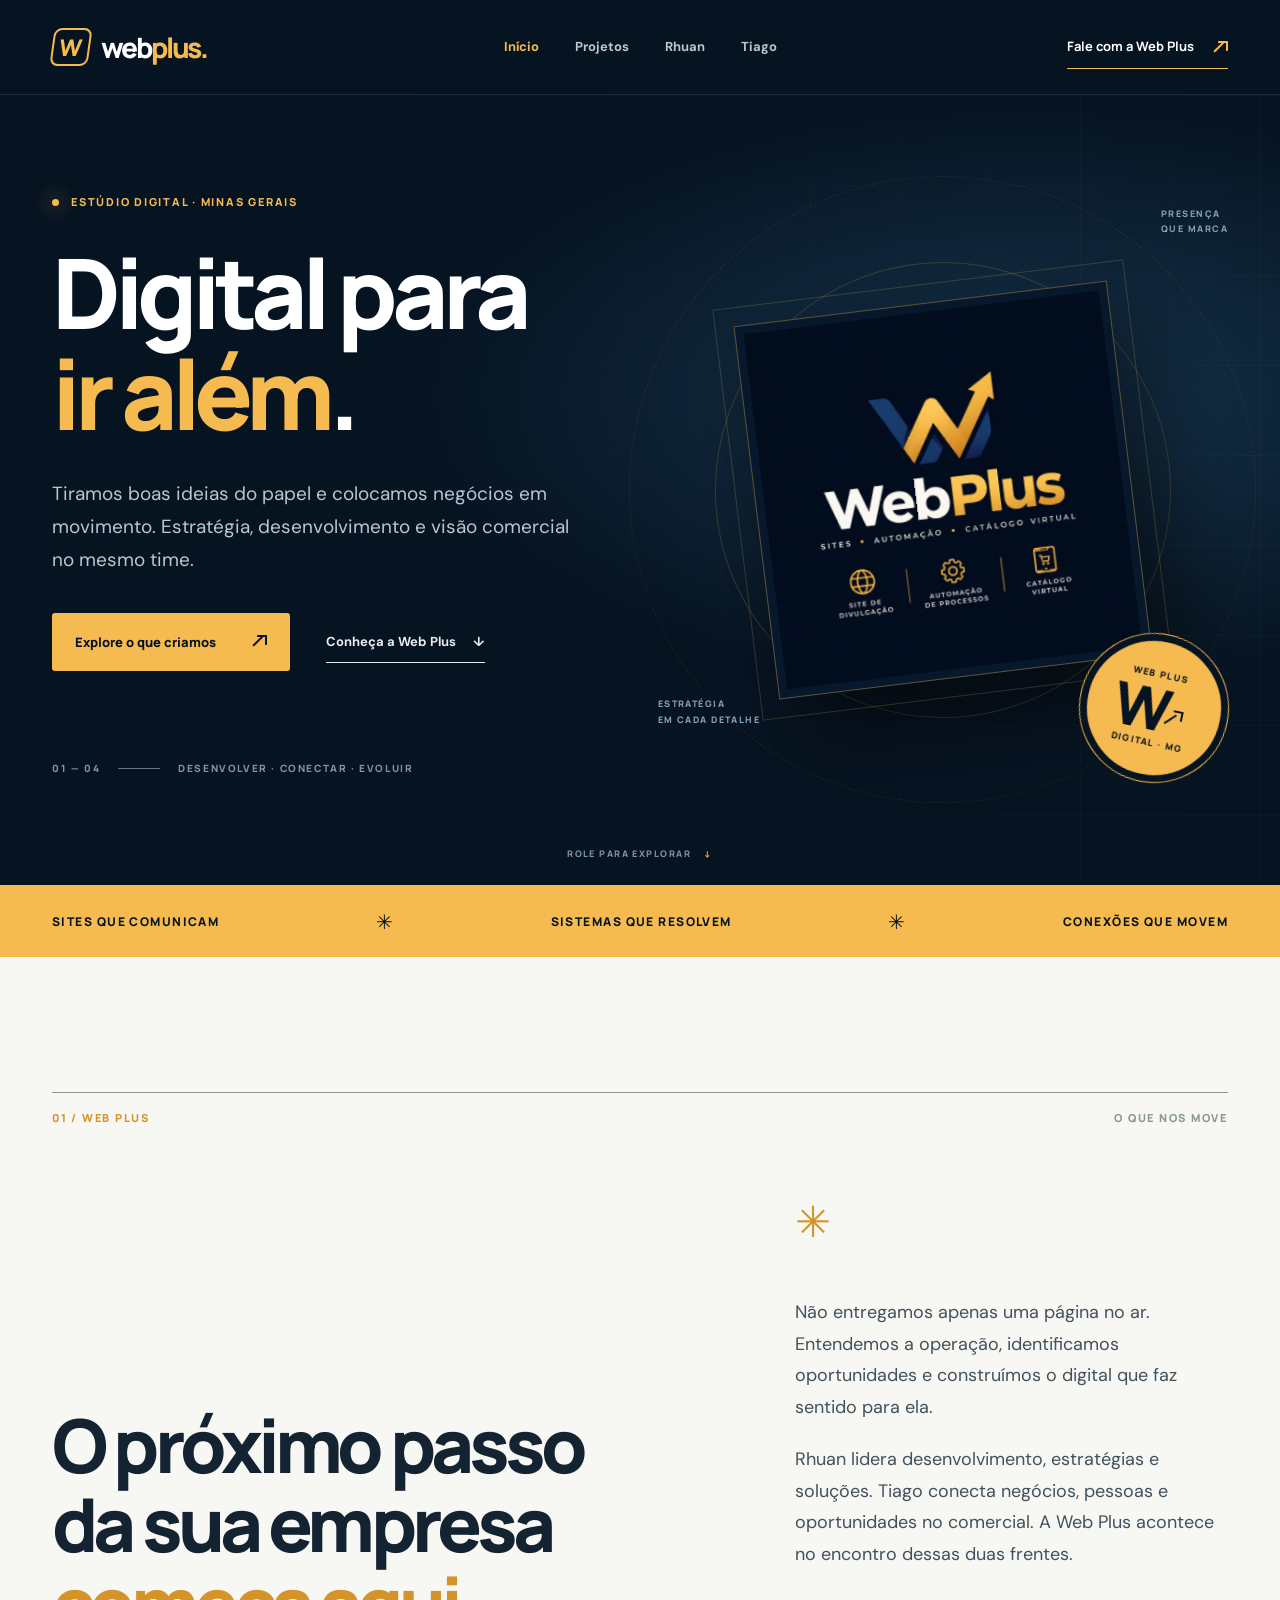
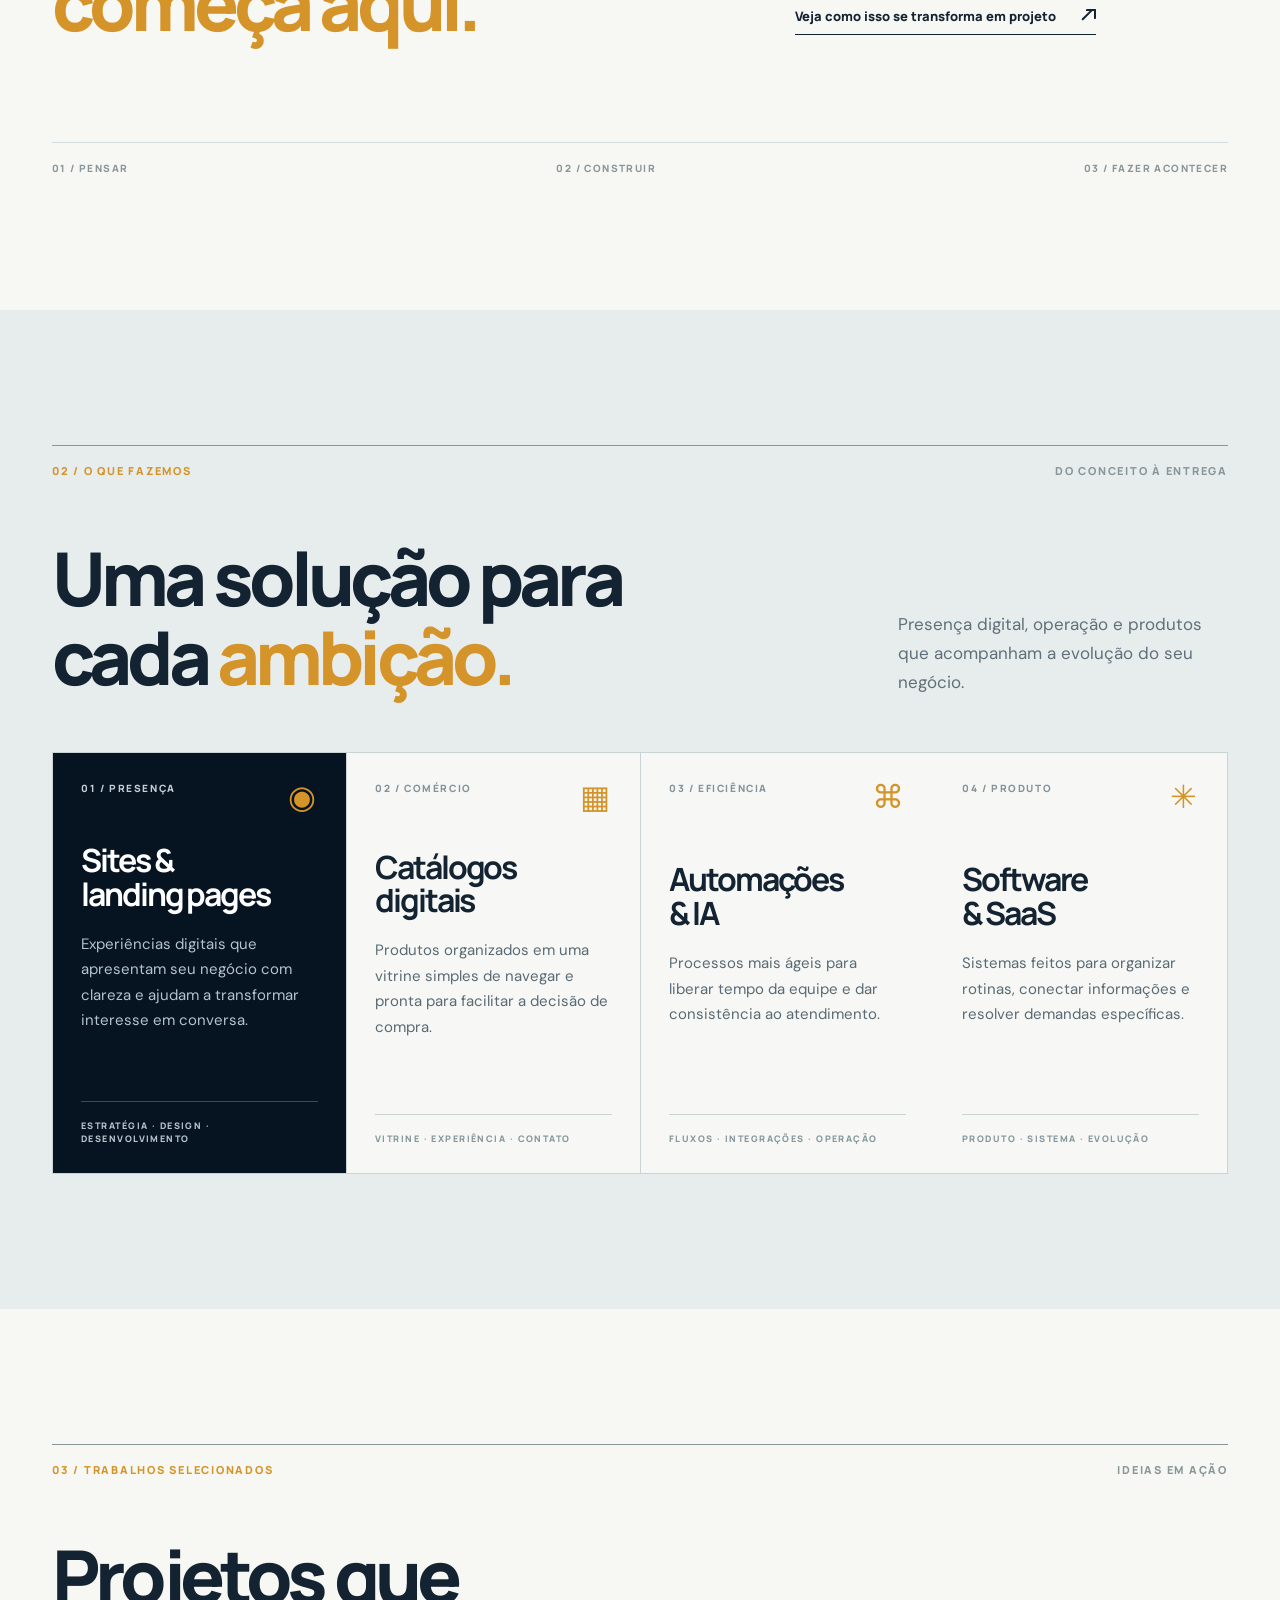
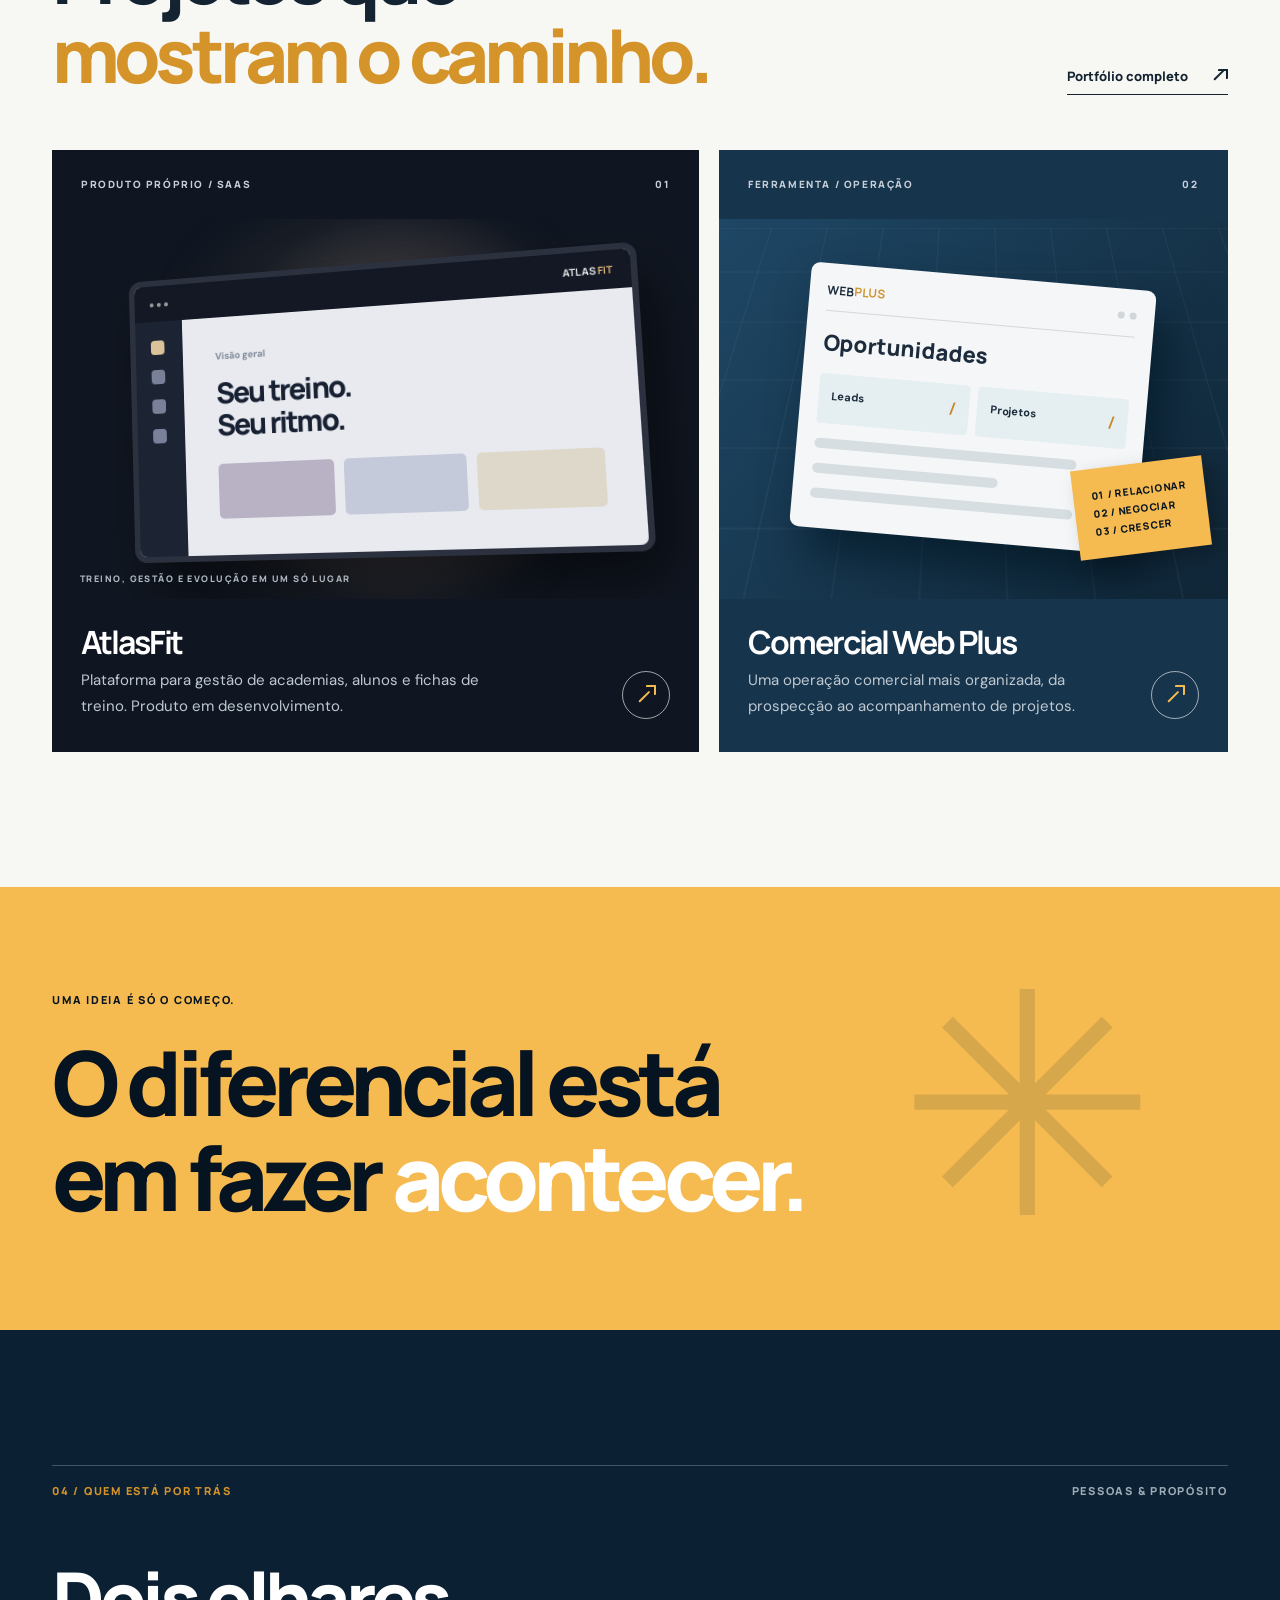
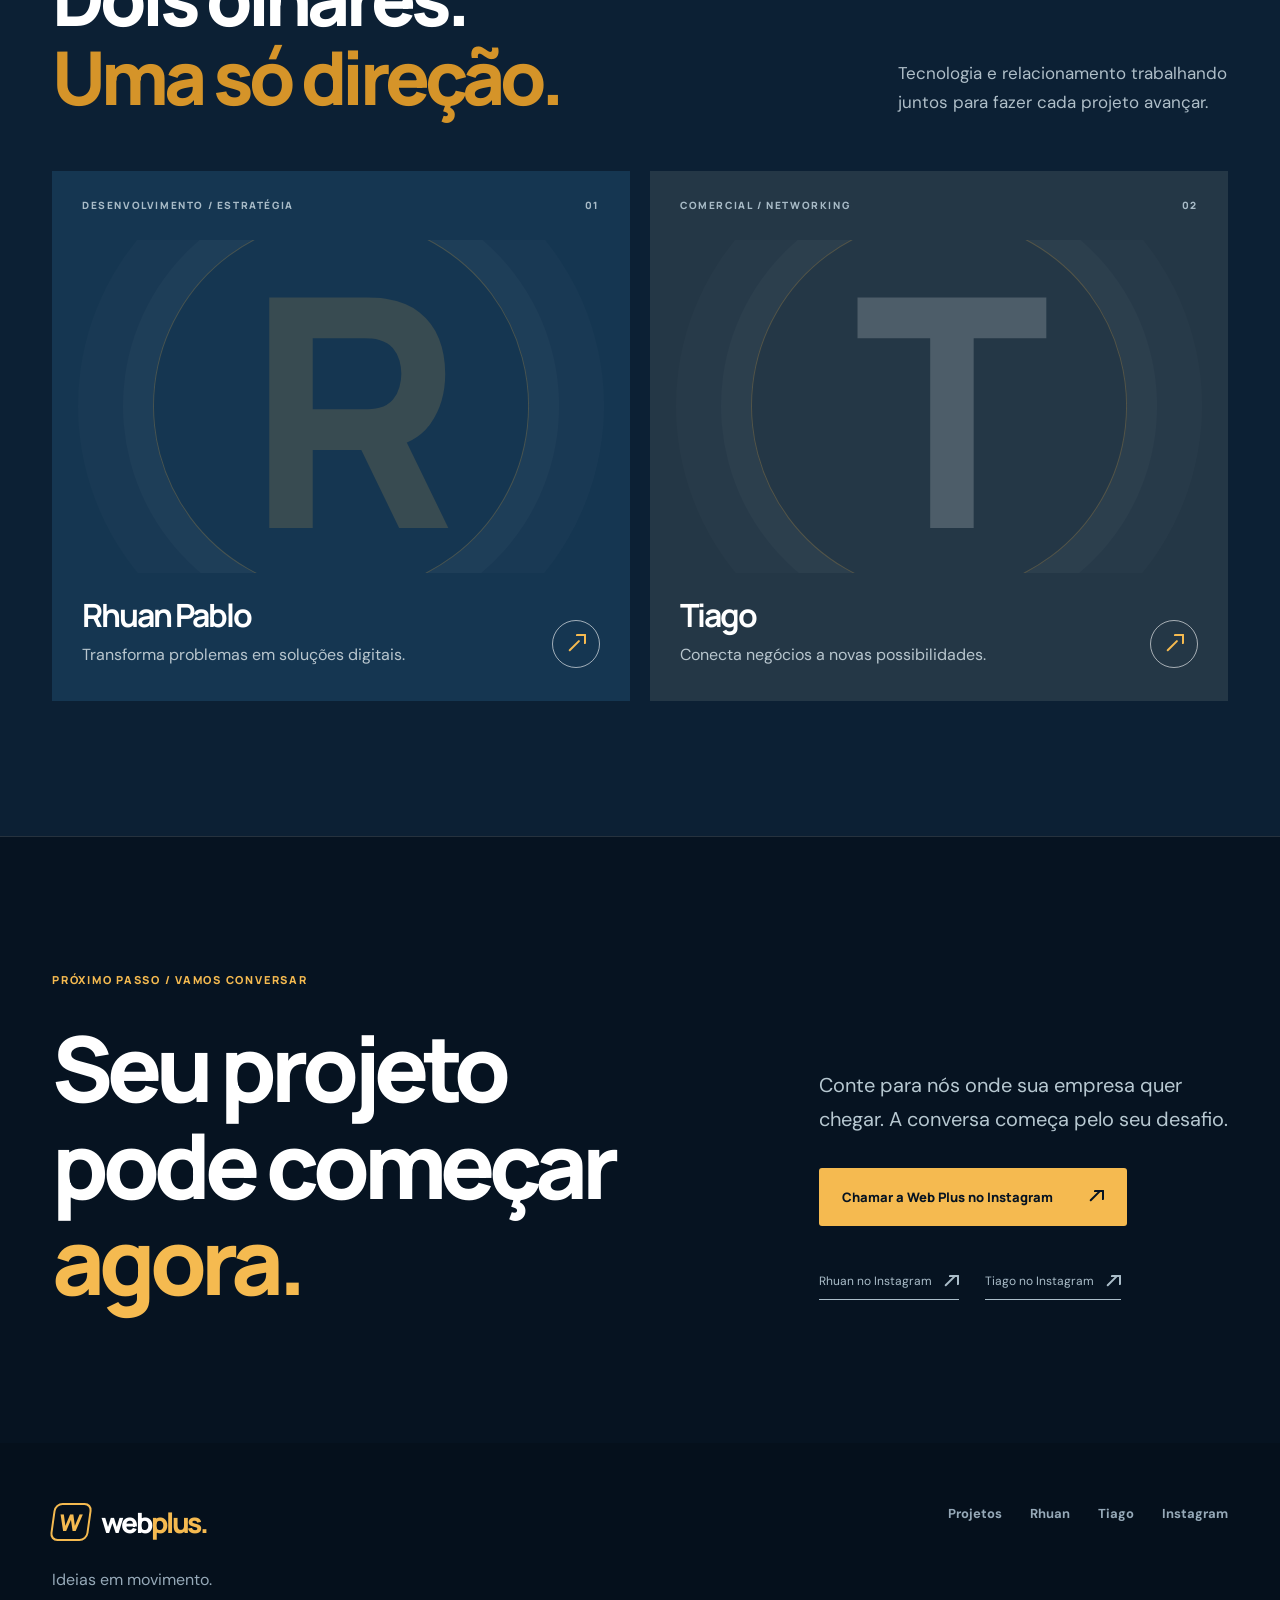
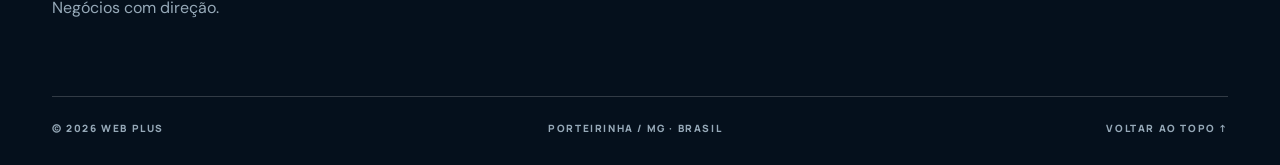
==== commit a97d70b4: "Polish navigation icons and brand detail" ====
--- a/index.html
+++ b/index.html
@@ -1,6 +1,6 @@
 <!doctype html><html lang="pt-BR"><head><meta charset="utf-8"><meta name="viewport" content="width=device-width,initial-scale=1"><meta name="theme-color" content="#061321"><meta name="description" content="Web Plus. Sites, catálogos, automações e software com direção estratégica. Conheça os projetos e os sócios Rhuan e Tiago."><title>Web Plus — Ideias em movimento</title><link rel="icon" href="assets/favicon.svg" type="image/svg+xml"><link rel="stylesheet" href="style.css"></head><body>
 <a class="skip" href="#conteudo">Ir para o conteúdo</a><header class="header"><div class="shell nav"><a class="brand" href="index.html" aria-label="Web Plus — início"><span class="brand-icon">W</span><span>web<span>plus</span><i>.</i></span></a><nav id="site-nav" class="nav-links" aria-label="Navegação principal"><a href="index.html" aria-current="page">Início</a><a href="portfolio.html">Projetos</a><a href="rhuan.html">Rhuan</a><a href="tiago.html">Tiago</a></nav><a class="nav-contact" href="https://www.instagram.com/_webplus/" target="_blank" rel="noopener noreferrer">Fale com a Web Plus <span class="arrow">↗</span></a><button class="menu-toggle" aria-label="Abrir menu" aria-controls="site-nav" aria-expanded="false" type="button"><span></span><span></span></button></div></header>
-<main id="conteudo"><section class="hero"><div class="shell hero-grid"><div class="hero-content"><p class="overline"><span class="spark"></span> ESTÚDIO DIGITAL · MINAS GERAIS</p><h1>Digital para<br><span>ir além<span class="period">.</span></span></h1><p class="hero-lead">Tiramos boas ideias do papel e colocamos negócios em movimento. Estratégia, desenvolvimento e visão comercial no mesmo time.</p><div class="hero-actions"><a class="button button-gold" href="portfolio.html">Explore o que criamos <span class="arrow">↗</span></a><a class="quiet-link" href="#sobre">Conheça a Web Plus <span>↓</span></a></div><div class="hero-index"><span>01 — 04</span><span class="dash"></span><span>DESENVOLVER · CONECTAR · EVOLUIR</span></div></div><div class="hero-stage"><div class="stage-ring ring-outer"></div><div class="stage-ring ring-inner"></div><span class="stage-note stage-note-top">PRESENÇA<br>QUE MARCA</span><div class="brand-plate"><img src="assets/webplus.jpg" width="768" height="768" alt="Identidade visual Web Plus em azul escuro e dourado"></div><div class="stage-stamp"><span>WEB PLUS</span><strong>W<span class="arrow">↗</span></strong><span>EST. 2026</span></div><span class="stage-note stage-note-bottom">ESTRATÉGIA<br>EM CADA DETALHE</span></div></div><div class="scroll-hint">ROLE PARA EXPLORAR <span>↓</span></div></section>
+<main id="conteudo"><section class="hero"><div class="shell hero-grid"><div class="hero-content"><p class="overline"><span class="spark"></span> ESTÚDIO DIGITAL · MINAS GERAIS</p><h1>Digital para<br><span>ir além<span class="period">.</span></span></h1><p class="hero-lead">Tiramos boas ideias do papel e colocamos negócios em movimento. Estratégia, desenvolvimento e visão comercial no mesmo time.</p><div class="hero-actions"><a class="button button-gold" href="portfolio.html">Explore o que criamos <span class="arrow">↗</span></a><a class="quiet-link" href="#sobre">Conheça a Web Plus <span>↓</span></a></div><div class="hero-index"><span>01 — 04</span><span class="dash"></span><span>DESENVOLVER · CONECTAR · EVOLUIR</span></div></div><div class="hero-stage"><div class="stage-ring ring-outer"></div><div class="stage-ring ring-inner"></div><span class="stage-note stage-note-top">PRESENÇA<br>QUE MARCA</span><div class="brand-plate"><img src="assets/webplus.jpg" width="768" height="768" alt="Identidade visual Web Plus em azul escuro e dourado"></div><div class="stage-stamp"><span>WEB PLUS</span><strong>W<span class="arrow">↗</span></strong><span>DIGITAL · MG</span></div><span class="stage-note stage-note-bottom">ESTRATÉGIA<br>EM CADA DETALHE</span></div></div><div class="scroll-hint">ROLE PARA EXPLORAR <span>↓</span></div></section>
 <div class="ribbon"><div class="shell ribbon-inner"><span>SITES QUE COMUNICAM</span><b>✳</b><span>SISTEMAS QUE RESOLVEM</span><b>✳</b><span>CONEXÕES QUE MOVEM</span></div></div>
 <section id="sobre" class="section light about-section"><div class="shell"><div class="section-kicker"><span>01 / WEB PLUS</span><span>O QUE NOS MOVE</span></div><div class="about-layout"><h2>O próximo passo<br>da sua empresa<br><em>começa aqui.</em></h2><div class="about-copy"><span class="ornament">✳</span><p>Não entregamos apenas uma página no ar. Entendemos a operação, identificamos oportunidades e construímos o digital que faz sentido para ela.</p><p>Rhuan lidera desenvolvimento, estratégias e soluções. Tiago conecta negócios, pessoas e oportunidades no comercial. A Web Plus acontece no encontro dessas duas frentes.</p><a class="under-link" href="portfolio.html">Veja como isso se transforma em projeto <span class="arrow">↗</span></a></div></div><div class="about-rule"><span>01 / PENSAR</span><span>02 / CONSTRUIR</span><span>03 / FAZER ACONTECER</span></div></div></section>
 <section class="section services-section"><div class="shell"><div class="section-kicker"><span>02 / O QUE FAZEMOS</span><span>DO CONCEITO À ENTREGA</span></div><div class="section-title-row"><h2>Uma solução para<br>cada <em>ambição.</em></h2><p>Presença digital, operação e produtos que acompanham a evolução do seu negócio.</p></div><div class="service-grid"><article class="service-card service-feature"><div class="service-top"><span>01 / PRESENÇA</span><span class="service-glyph">◉</span></div><div><h3>Sites &<br>landing pages</h3><p>Experiências digitais que apresentam seu negócio com clareza e ajudam a transformar interesse em conversa.</p></div><div class="service-bottom">ESTRATÉGIA · DESIGN · DESENVOLVIMENTO</div></article><article class="service-card"><div class="service-top"><span>02 / COMÉRCIO</span><span class="service-glyph">▦</span></div><div><h3>Catálogos<br>digitais</h3><p>Produtos organizados em uma vitrine simples de navegar e pronta para facilitar a decisão de compra.</p></div><div class="service-bottom">VITRINE · EXPERIÊNCIA · CONTATO</div></article><article class="service-card"><div class="service-top"><span>03 / EFICIÊNCIA</span><span class="service-glyph">⌘</span></div><div><h3>Automações<br>& IA</h3><p>Processos mais ágeis para liberar tempo da equipe e dar consistência ao atendimento.</p></div><div class="service-bottom">FLUXOS · INTEGRAÇÕES · OPERAÇÃO</div></article><article class="service-card"><div class="service-top"><span>04 / PRODUTO</span><span class="service-glyph">✳</span></div><div><h3>Software<br>& SaaS</h3><p>Sistemas feitos para organizar rotinas, conectar informações e resolver demandas específicas.</p></div><div class="service-bottom">PRODUTO · SISTEMA · EVOLUÇÃO</div></article></div></div></section>
--- a/style.css
+++ b/style.css
@@ -8,3 +8,13 @@
 @media(max-width:760px){.shell{width:calc(100% - 36px)}.nav{height:75px;grid-template-columns:1fr auto auto;gap:17px}.brand{font-size:24px}.brand-icon{width:32px;height:32px;font-size:20px}.nav-contact{font-size:0;padding:5px 0}.nav-contact .arrow{font-size:21px;margin:0}.menu-toggle{display:flex;width:37px;height:37px;border:1px solid #ffffff50;background:transparent;align-items:center;justify-content:center;flex-direction:column;gap:5px}.menu-toggle span{height:1px;width:17px;background:#fff}.nav-links{display:none;position:absolute;top:75px;left:0;right:0;padding:18px;background:var(--deep);box-shadow:0 25px 35px #0007;flex-direction:column;align-items:stretch;gap:0}.nav-links.open{display:flex}.nav-links a{padding:13px;font-size:15px}.hero-grid{min-height:0;grid-template-columns:1fr}.hero-content{padding:88px 0 20px}.hero h1{font-size:clamp(59px,11vw,85px)}.hero-lead{font-size:17px}.hero-index{margin-top:55px}.hero-stage{min-height:430px;height:430px}.brand-plate{width:57%;max-width:330px}.stage-stamp{width:110px;height:110px;right:8%;bottom:7%;border-width:5px;font-size:7px}.stage-stamp strong{font-size:38px}.stage-stamp strong .arrow{font-size:18px}.scroll-hint{display:none}.ribbon{overflow:auto}.ribbon-inner{width:max-content;min-height:58px;padding:0 18px;font-size:10px}.section{padding:85px 0}.section-kicker{margin-bottom:42px}.about-layout,.work-grid,.team-grid,.bio-layout,.contact-layout{grid-template-columns:1fr;gap:40px}.about-rule{margin-top:65px}.section-title-row{align-items:start;flex-direction:column;gap:25px}.section-title-row>p{max-width:500px}.atlas-visual,.crm-visual{height:340px}.manifesto-inner{padding:85px 0}.manifesto-mark{right:-5%;font-size:220px}.person-card{min-height:400px}.person-portrait>span:first-child{font-size:210px}.contact-section{padding:90px 0}.footer-grid{gap:45px}.page-hero{padding:80px 0 95px}.breadcrumb{margin-bottom:45px}.bio-art{min-height:320px}.bio-art strong{font-size:165px}.profile-grid{grid-template-columns:1fr 1fr}}
 @media(max-width:520px){.hero-content{padding-top:75px}.hero h1{font-size:clamp(51px,12vw,64px)}.hero-actions{align-items:flex-start;flex-direction:column;gap:18px}.hero-stage{height:350px;min-height:350px}.brand-plate{width:67%}.stage-note-top{top:9%}.stage-note-bottom{bottom:11%}.stage-stamp{right:1%}.section-kicker span:last-child{display:none}.about-layout h2,.section-title-row h2{font-size:clamp(40px,10.5vw,56px)}.about-copy p{font-size:16px}.about-rule{font-size:8px;gap:10px}.service-grid,.profile-grid{grid-template-columns:1fr}.service-card{min-height:320px}.atlas-screen{width:86%;height:235px}.screen-content{padding:18px}.screen-content strong{font-size:22px}.crm-mock{width:78%}.crm-floating{font-size:8px}.work-details h3{font-size:27px}.person-card{min-height:380px}.person-bottom h3{font-size:27px}.contact-layout h2{font-size:56px}.footer-grid{grid-template-columns:1fr}.footer-bottom{grid-column:1;flex-wrap:wrap;gap:17px}.page-hero h1{font-size:clamp(50px,11vw,67px)}.portfolio-item{grid-template-columns:1fr;gap:15px;padding:32px 0}.portfolio-item a,.portfolio-item .status{grid-column:1}.bio-facts div{display:grid;gap:4px}.bio-facts span{text-align:left}}
 @media(prefers-reduced-motion:reduce){*,*:before,*:after{scroll-behavior:auto!important;animation:none!important;transition:none!important}}
+/* A seta é desenhada em CSS para manter o mesmo ícone mesmo sem glifo na fonte. */
+.arrow{font-size:0!important;display:inline-block;position:relative;width:16px;height:16px;vertical-align:middle;flex:none}
+.arrow:before{content:"";position:absolute;left:2px;bottom:3px;width:15px;height:2px;background:currentColor;transform:rotate(-45deg);transform-origin:left center;border-radius:2px}
+.arrow:after{content:"";position:absolute;right:0;top:1px;width:8px;height:8px;border-top:2px solid currentColor;border-right:2px solid currentColor;border-radius:1px}
+.round-link.arrow{width:48px;height:48px}
+.round-link.arrow:before{left:16px;bottom:15px}
+.round-link.arrow:after{right:13px;top:13px}
+.stage-stamp strong .arrow{width:18px;height:18px;margin-left:4px}
+.stage-stamp strong .arrow:before{left:1px;bottom:2px}.stage-stamp strong .arrow:after{right:0;top:0}
+.crm-stats span{font-size:0}.crm-stats span:after{content:"/";font-size:14px}
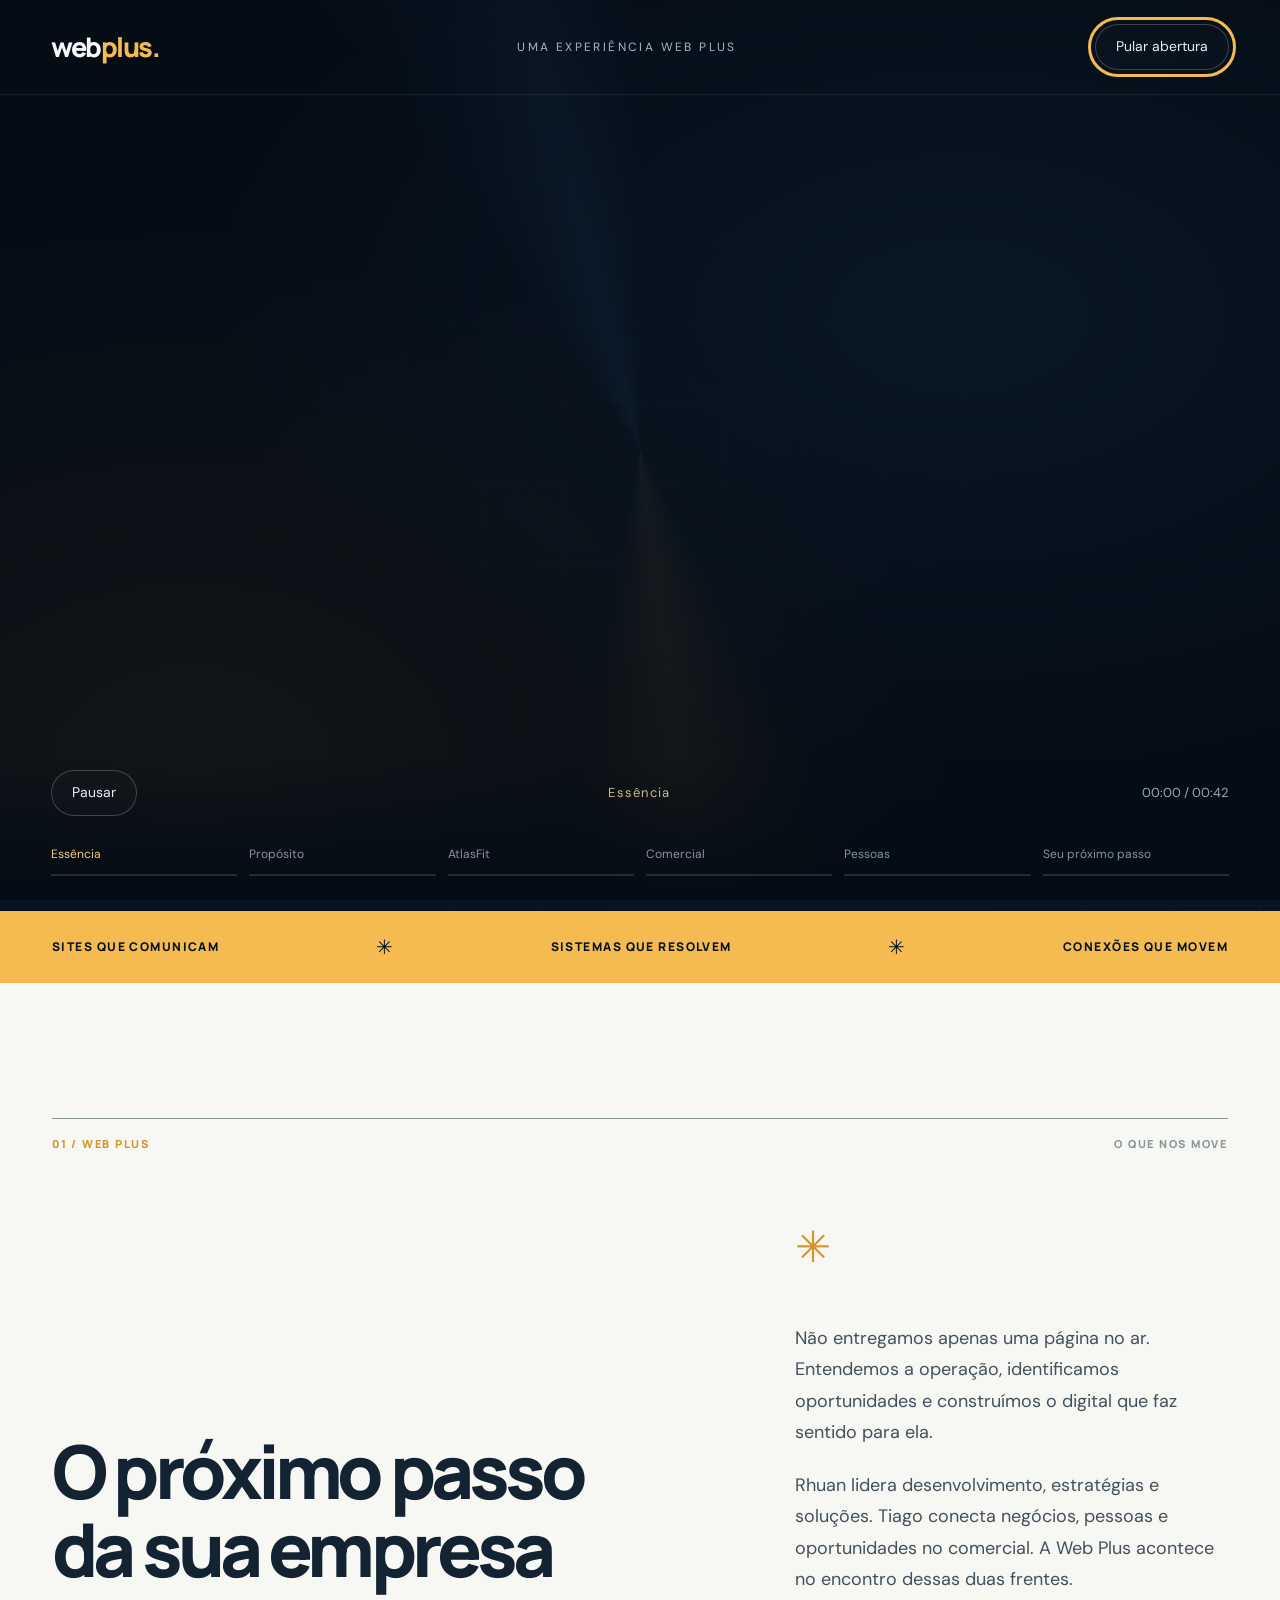
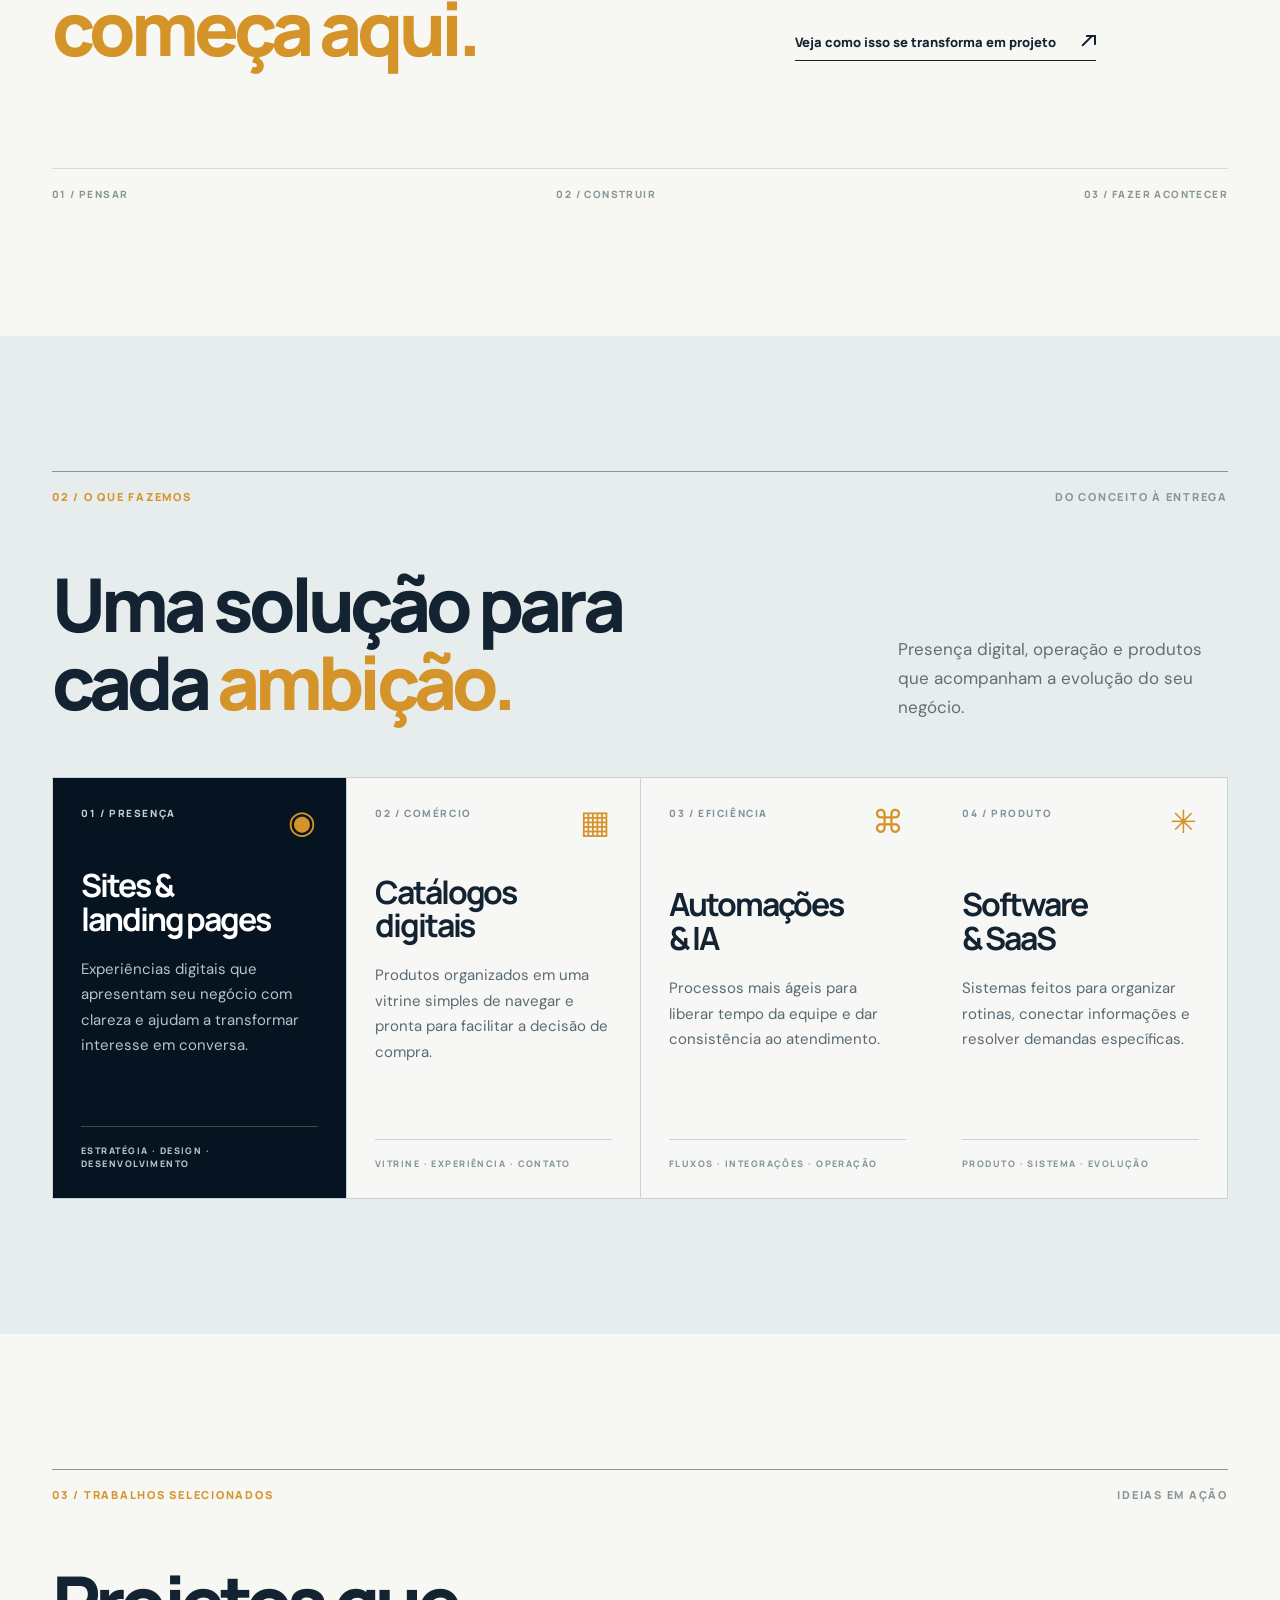
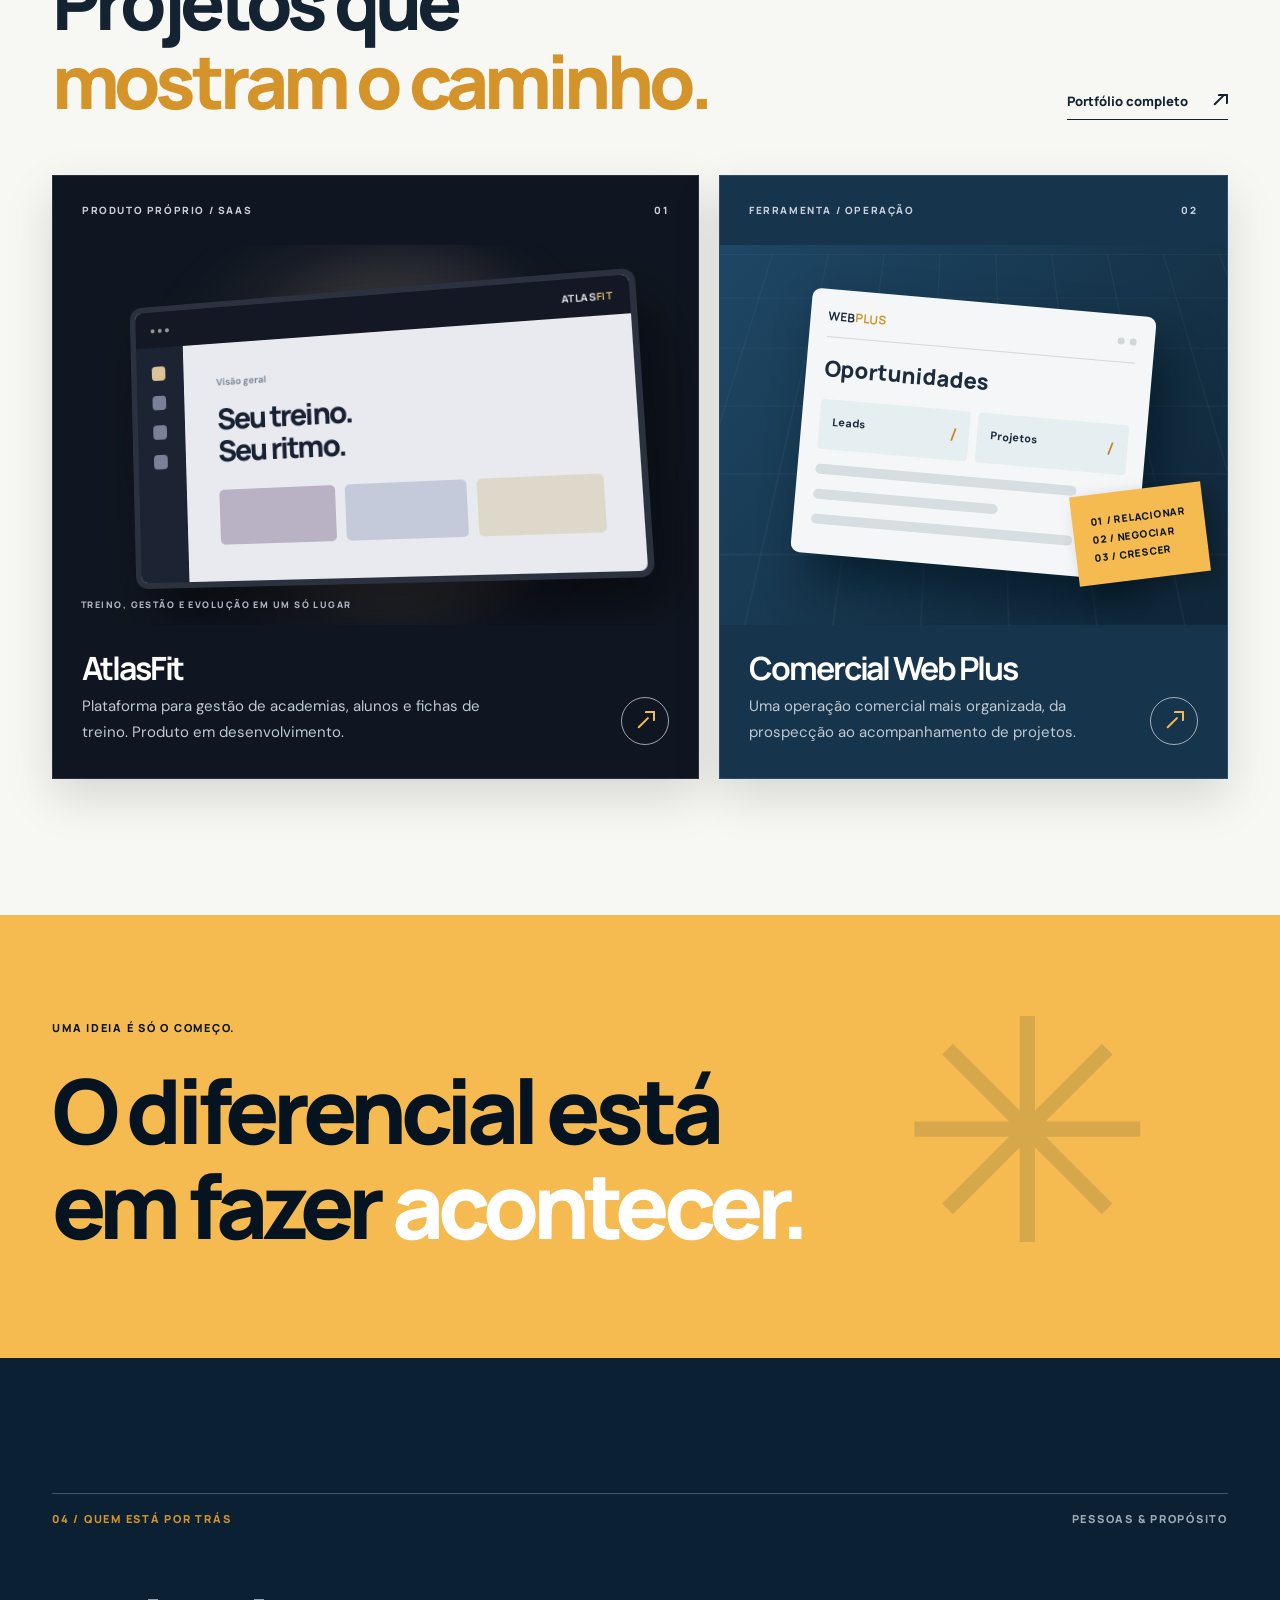
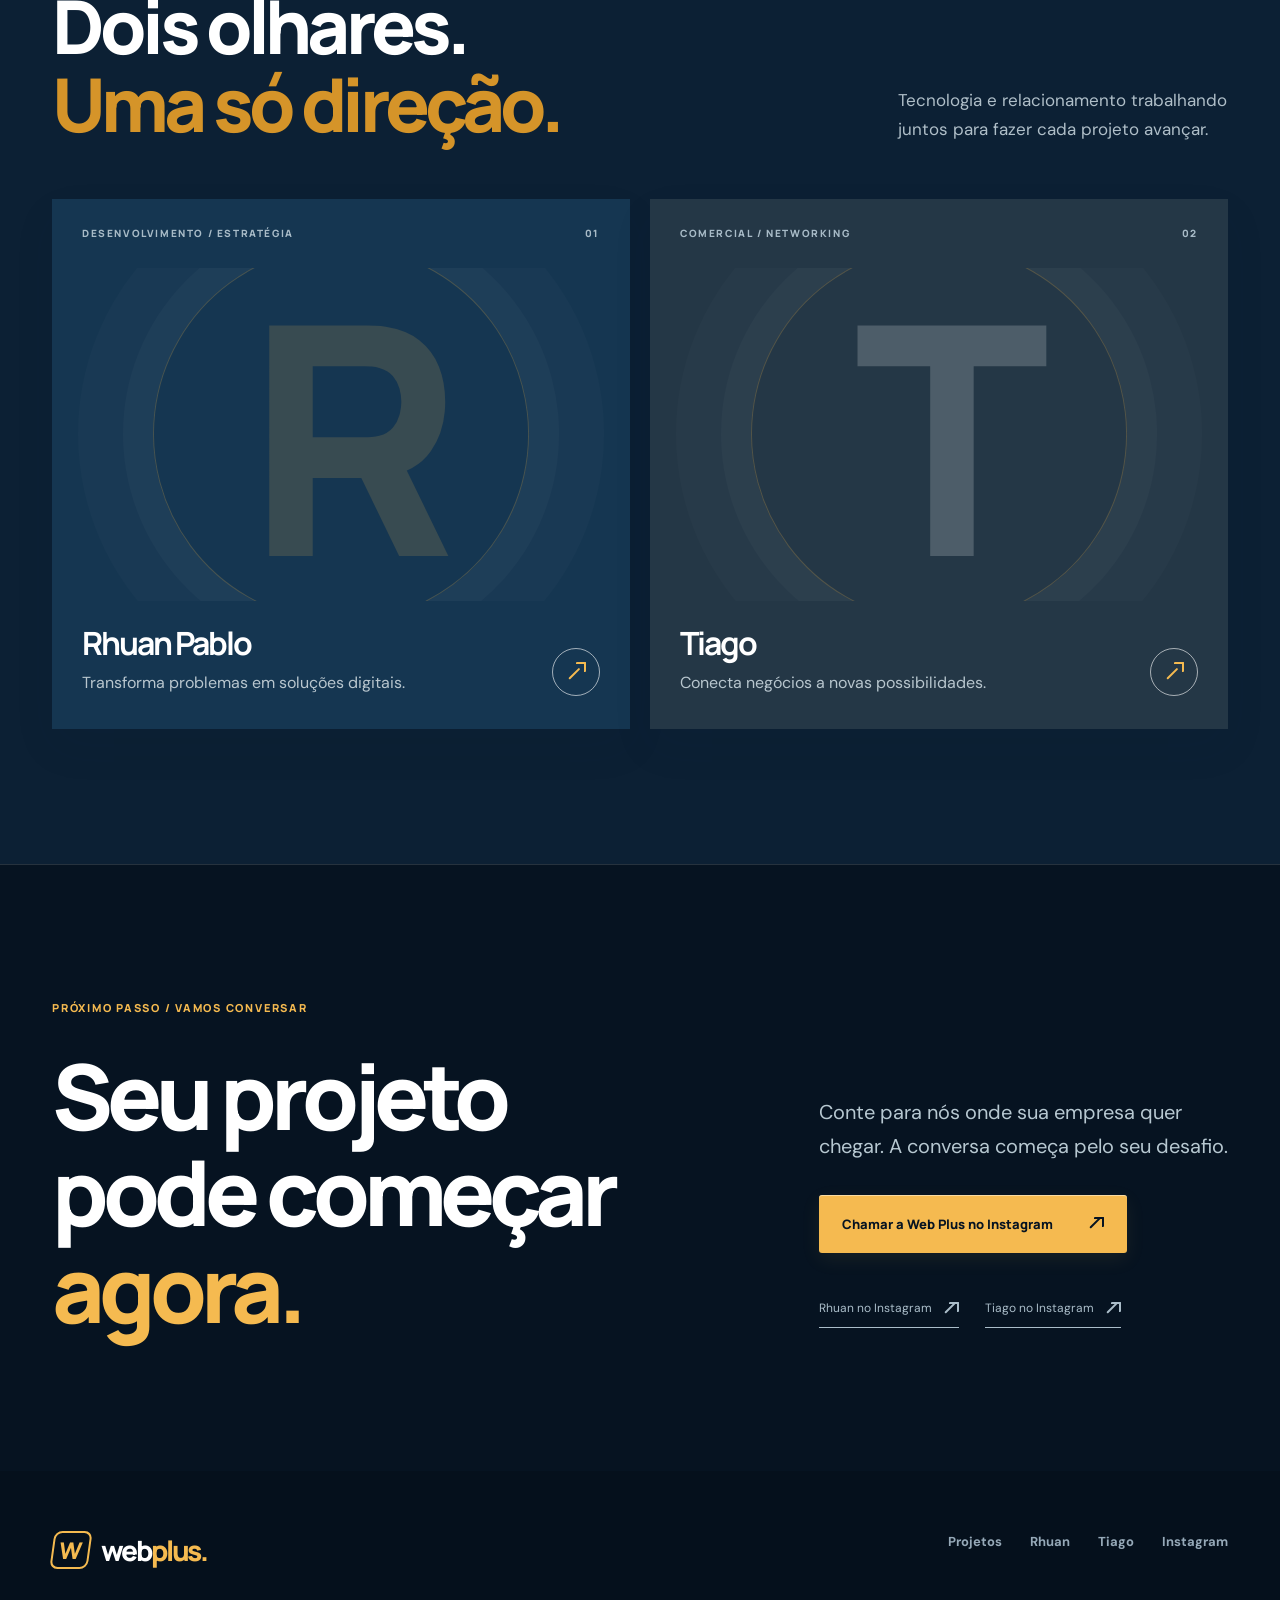
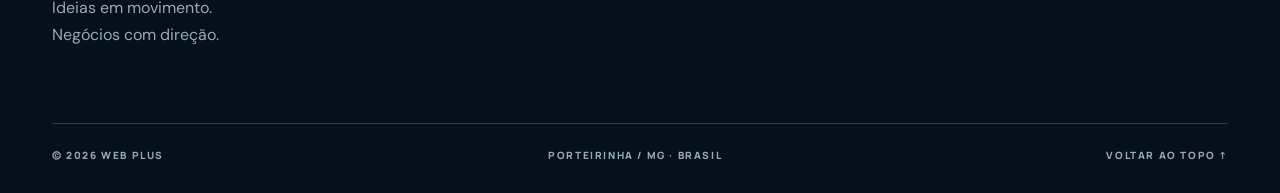
==== commit bafedc90: "Add 42-second Web Plus brand experience and refine motion, depth and navigation" ====
--- a/index.html
+++ b/index.html
@@ -1,11 +1,11 @@
-<!doctype html><html lang="pt-BR"><head><meta charset="utf-8"><meta name="viewport" content="width=device-width,initial-scale=1"><meta name="theme-color" content="#061321"><meta name="description" content="Web Plus. Sites, catálogos, automações e software com direção estratégica. Conheça os projetos e os sócios Rhuan e Tiago."><title>Web Plus — Ideias em movimento</title><link rel="icon" href="assets/favicon.svg" type="image/svg+xml"><link rel="stylesheet" href="style.css"></head><body>
+<!doctype html><html lang="pt-BR"><head><meta charset="utf-8"><meta name="viewport" content="width=device-width,initial-scale=1"><meta name="theme-color" content="#061321"><meta name="description" content="Web Plus. Sites, catálogos, automações e software com direção estratégica. Conheça os projetos e os sócios Rhuan e Tiago."><title>Web Plus — Ideias em movimento</title><link rel="icon" href="assets/favicon.svg" type="image/svg+xml"><link rel="stylesheet" href="style.css"><link rel="stylesheet" href="experience.css"></head><body>
 <a class="skip" href="#conteudo">Ir para o conteúdo</a><header class="header"><div class="shell nav"><a class="brand" href="index.html" aria-label="Web Plus — início"><span class="brand-icon">W</span><span>web<span>plus</span><i>.</i></span></a><nav id="site-nav" class="nav-links" aria-label="Navegação principal"><a href="index.html" aria-current="page">Início</a><a href="portfolio.html">Projetos</a><a href="rhuan.html">Rhuan</a><a href="tiago.html">Tiago</a></nav><a class="nav-contact" href="https://www.instagram.com/_webplus/" target="_blank" rel="noopener noreferrer">Fale com a Web Plus <span class="arrow">↗</span></a><button class="menu-toggle" aria-label="Abrir menu" aria-controls="site-nav" aria-expanded="false" type="button"><span></span><span></span></button></div></header>
 <main id="conteudo"><section class="hero"><div class="shell hero-grid"><div class="hero-content"><p class="overline"><span class="spark"></span> ESTÚDIO DIGITAL · MINAS GERAIS</p><h1>Digital para<br><span>ir além<span class="period">.</span></span></h1><p class="hero-lead">Tiramos boas ideias do papel e colocamos negócios em movimento. Estratégia, desenvolvimento e visão comercial no mesmo time.</p><div class="hero-actions"><a class="button button-gold" href="portfolio.html">Explore o que criamos <span class="arrow">↗</span></a><a class="quiet-link" href="#sobre">Conheça a Web Plus <span>↓</span></a></div><div class="hero-index"><span>01 — 04</span><span class="dash"></span><span>DESENVOLVER · CONECTAR · EVOLUIR</span></div></div><div class="hero-stage"><div class="stage-ring ring-outer"></div><div class="stage-ring ring-inner"></div><span class="stage-note stage-note-top">PRESENÇA<br>QUE MARCA</span><div class="brand-plate"><img src="assets/webplus.jpg" width="768" height="768" alt="Identidade visual Web Plus em azul escuro e dourado"></div><div class="stage-stamp"><span>WEB PLUS</span><strong>W<span class="arrow">↗</span></strong><span>DIGITAL · MG</span></div><span class="stage-note stage-note-bottom">ESTRATÉGIA<br>EM CADA DETALHE</span></div></div><div class="scroll-hint">ROLE PARA EXPLORAR <span>↓</span></div></section>
-<div class="ribbon"><div class="shell ribbon-inner"><span>SITES QUE COMUNICAM</span><b>✳</b><span>SISTEMAS QUE RESOLVEM</span><b>✳</b><span>CONEXÕES QUE MOVEM</span></div></div>
-<section id="sobre" class="section light about-section"><div class="shell"><div class="section-kicker"><span>01 / WEB PLUS</span><span>O QUE NOS MOVE</span></div><div class="about-layout"><h2>O próximo passo<br>da sua empresa<br><em>começa aqui.</em></h2><div class="about-copy"><span class="ornament">✳</span><p>Não entregamos apenas uma página no ar. Entendemos a operação, identificamos oportunidades e construímos o digital que faz sentido para ela.</p><p>Rhuan lidera desenvolvimento, estratégias e soluções. Tiago conecta negócios, pessoas e oportunidades no comercial. A Web Plus acontece no encontro dessas duas frentes.</p><a class="under-link" href="portfolio.html">Veja como isso se transforma em projeto <span class="arrow">↗</span></a></div></div><div class="about-rule"><span>01 / PENSAR</span><span>02 / CONSTRUIR</span><span>03 / FAZER ACONTECER</span></div></div></section>
-<section class="section services-section"><div class="shell"><div class="section-kicker"><span>02 / O QUE FAZEMOS</span><span>DO CONCEITO À ENTREGA</span></div><div class="section-title-row"><h2>Uma solução para<br>cada <em>ambição.</em></h2><p>Presença digital, operação e produtos que acompanham a evolução do seu negócio.</p></div><div class="service-grid"><article class="service-card service-feature"><div class="service-top"><span>01 / PRESENÇA</span><span class="service-glyph">◉</span></div><div><h3>Sites &<br>landing pages</h3><p>Experiências digitais que apresentam seu negócio com clareza e ajudam a transformar interesse em conversa.</p></div><div class="service-bottom">ESTRATÉGIA · DESIGN · DESENVOLVIMENTO</div></article><article class="service-card"><div class="service-top"><span>02 / COMÉRCIO</span><span class="service-glyph">▦</span></div><div><h3>Catálogos<br>digitais</h3><p>Produtos organizados em uma vitrine simples de navegar e pronta para facilitar a decisão de compra.</p></div><div class="service-bottom">VITRINE · EXPERIÊNCIA · CONTATO</div></article><article class="service-card"><div class="service-top"><span>03 / EFICIÊNCIA</span><span class="service-glyph">⌘</span></div><div><h3>Automações<br>& IA</h3><p>Processos mais ágeis para liberar tempo da equipe e dar consistência ao atendimento.</p></div><div class="service-bottom">FLUXOS · INTEGRAÇÕES · OPERAÇÃO</div></article><article class="service-card"><div class="service-top"><span>04 / PRODUTO</span><span class="service-glyph">✳</span></div><div><h3>Software<br>& SaaS</h3><p>Sistemas feitos para organizar rotinas, conectar informações e resolver demandas específicas.</p></div><div class="service-bottom">PRODUTO · SISTEMA · EVOLUÇÃO</div></article></div></div></section>
+<div class="ribbon"><div class="shell ribbon-inner"><span>SITES QUE COMUNICAM</span><b>✳︎</b><span>SISTEMAS QUE RESOLVEM</span><b>✳︎</b><span>CONEXÕES QUE MOVEM</span></div></div>
+<section id="sobre" class="section light about-section"><div class="shell"><div class="section-kicker"><span>01 / WEB PLUS</span><span>O QUE NOS MOVE</span></div><div class="about-layout"><h2>O próximo passo<br>da sua empresa<br><em>começa aqui.</em></h2><div class="about-copy"><span class="ornament">✳︎</span><p>Não entregamos apenas uma página no ar. Entendemos a operação, identificamos oportunidades e construímos o digital que faz sentido para ela.</p><p>Rhuan lidera desenvolvimento, estratégias e soluções. Tiago conecta negócios, pessoas e oportunidades no comercial. A Web Plus acontece no encontro dessas duas frentes.</p><a class="under-link" href="portfolio.html">Veja como isso se transforma em projeto <span class="arrow">↗</span></a></div></div><div class="about-rule"><span>01 / PENSAR</span><span>02 / CONSTRUIR</span><span>03 / FAZER ACONTECER</span></div></div></section>
+<section class="section services-section"><div class="shell"><div class="section-kicker"><span>02 / O QUE FAZEMOS</span><span>DO CONCEITO À ENTREGA</span></div><div class="section-title-row"><h2>Uma solução para<br>cada <em>ambição.</em></h2><p>Presença digital, operação e produtos que acompanham a evolução do seu negócio.</p></div><div class="service-grid"><article class="service-card service-feature"><div class="service-top"><span>01 / PRESENÇA</span><span class="service-glyph">◉</span></div><div><h3>Sites &<br>landing pages</h3><p>Experiências digitais que apresentam seu negócio com clareza e ajudam a transformar interesse em conversa.</p></div><div class="service-bottom">ESTRATÉGIA · DESIGN · DESENVOLVIMENTO</div></article><article class="service-card"><div class="service-top"><span>02 / COMÉRCIO</span><span class="service-glyph">▦</span></div><div><h3>Catálogos<br>digitais</h3><p>Produtos organizados em uma vitrine simples de navegar e pronta para facilitar a decisão de compra.</p></div><div class="service-bottom">VITRINE · EXPERIÊNCIA · CONTATO</div></article><article class="service-card"><div class="service-top"><span>03 / EFICIÊNCIA</span><span class="service-glyph">⌘</span></div><div><h3>Automações<br>& IA</h3><p>Processos mais ágeis para liberar tempo da equipe e dar consistência ao atendimento.</p></div><div class="service-bottom">FLUXOS · INTEGRAÇÕES · OPERAÇÃO</div></article><article class="service-card"><div class="service-top"><span>04 / PRODUTO</span><span class="service-glyph">✳︎</span></div><div><h3>Software<br>& SaaS</h3><p>Sistemas feitos para organizar rotinas, conectar informações e resolver demandas específicas.</p></div><div class="service-bottom">PRODUTO · SISTEMA · EVOLUÇÃO</div></article></div></div></section>
 <section class="section work-section" id="projetos"><div class="shell"><div class="section-kicker"><span>03 / TRABALHOS SELECIONADOS</span><span>IDEIAS EM AÇÃO</span></div><div class="section-title-row"><h2>Projetos que<br><em>mostram o caminho.</em></h2><a class="under-link" href="portfolio.html">Portfólio completo <span class="arrow">↗</span></a></div><div class="work-grid"><a class="work-card atlas-card" href="https://www.atlasfit.com.br/" target="_blank" rel="noopener noreferrer"><div class="work-meta"><span>PRODUTO PRÓPRIO / SAAS</span><span>01</span></div><div class="atlas-visual"><div class="atlas-glow"></div><div class="atlas-screen"><div class="screen-bar"><span>● ● ●</span><span>ATLAS<span>FIT</span></span></div><div class="screen-sidebar"><i></i><i></i><i></i><i></i></div><div class="screen-content"><small>Visão geral</small><strong>Seu treino.<br>Seu ritmo.</strong><div class="screen-cards"><b></b><b></b><b></b></div></div></div><span class="visual-label">TREINO, GESTÃO E EVOLUÇÃO EM UM SÓ LUGAR</span></div><div class="work-details"><div><h3>AtlasFit</h3><p>Plataforma para gestão de academias, alunos e fichas de treino. Produto em desenvolvimento.</p></div><span class="round-link arrow" aria-hidden="true">↗</span></div></a><a class="work-card crm-card" href="portfolio.html#comercial"><div class="work-meta"><span>FERRAMENTA / OPERAÇÃO</span><span>02</span></div><div class="crm-visual"><div class="crm-grid"></div><div class="crm-mock"><div class="crm-header"><b>WEB<span>PLUS</span></b><i></i><i></i></div><div class="crm-title">Oportunidades</div><div class="crm-stats"><b>Leads<span>↗</span></b><b>Projetos<span>↗</span></b></div><div class="crm-row"></div><div class="crm-row short"></div><div class="crm-row"></div></div><span class="crm-floating">01 / RELACIONAR<br>02 / NEGOCIAR<br>03 / CRESCER</span></div><div class="work-details"><div><h3>Comercial Web Plus</h3><p>Uma operação comercial mais organizada, da prospecção ao acompanhamento de projetos.</p></div><span class="round-link arrow" aria-hidden="true">↗</span></div></a></div></div></section>
-<section class="manifesto"><div class="shell manifesto-inner"><span>UMA IDEIA É SÓ O COMEÇO.</span><h2>O diferencial está<br>em fazer <em>acontecer.</em></h2><span class="manifesto-mark">✳</span></div></section>
+<section class="manifesto"><div class="shell manifesto-inner"><span>UMA IDEIA É SÓ O COMEÇO.</span><h2>O diferencial está<br>em fazer <em>acontecer.</em></h2><span class="manifesto-mark">✳︎</span></div></section>
 <section class="section team-section"><div class="shell"><div class="section-kicker"><span>04 / QUEM ESTÁ POR TRÁS</span><span>PESSOAS & PROPÓSITO</span></div><div class="section-title-row"><h2>Dois olhares.<br><em>Uma só direção.</em></h2><p>Tecnologia e relacionamento trabalhando juntos para fazer cada projeto avançar.</p></div><div class="team-grid"><a class="person-card" href="rhuan.html"><div class="person-top"><span>DESENVOLVIMENTO / ESTRATÉGIA</span><span>01</span></div><div class="person-portrait"><span>R</span><span class="portrait-orbit"></span></div><div class="person-bottom"><div><h3>Rhuan Pablo</h3><p>Transforma problemas em soluções digitais.</p></div><span class="round-link arrow">↗</span></div></a><a class="person-card person-alt" href="tiago.html"><div class="person-top"><span>COMERCIAL / NETWORKING</span><span>02</span></div><div class="person-portrait"><span>T</span><span class="portrait-orbit"></span></div><div class="person-bottom"><div><h3>Tiago</h3><p>Conecta negócios a novas possibilidades.</p></div><span class="round-link arrow">↗</span></div></a></div></div></section>
 <section class="contact-section" id="contato"><div class="shell contact-layout"><div><p class="overline">PRÓXIMO PASSO / VAMOS CONVERSAR</p><h2>Seu projeto<br>pode começar<br><em>agora.</em></h2></div><div class="contact-side"><p>Conte para nós onde sua empresa quer chegar. A conversa começa pelo seu desafio.</p><a class="button button-gold" href="https://www.instagram.com/_webplus/" target="_blank" rel="noopener noreferrer">Chamar a Web Plus no Instagram <span class="arrow">↗</span></a><div class="socials"><a href="https://www.instagram.com/rhuan_santosz/" target="_blank" rel="noopener noreferrer">Rhuan no Instagram <span class="arrow">↗</span></a><a href="https://www.instagram.com/tiago_b4rbosa/" target="_blank" rel="noopener noreferrer">Tiago no Instagram <span class="arrow">↗</span></a></div></div></div></section></main>
-<footer class="footer"><div class="shell footer-grid"><div><a class="brand" href="index.html"><span class="brand-icon">W</span><span>web<span>plus</span><i>.</i></span></a><p>Ideias em movimento.<br>Negócios com direção.</p></div><nav aria-label="Rodapé"><a href="portfolio.html">Projetos</a><a href="rhuan.html">Rhuan</a><a href="tiago.html">Tiago</a><a href="https://www.instagram.com/_webplus/" target="_blank" rel="noopener noreferrer">Instagram</a></nav><div class="footer-bottom"><span>© <span class="year">2026</span> WEB PLUS</span><span>PORTEIRINHA / MG · BRASIL</span><a href="#conteudo">VOLTAR AO TOPO ↑</a></div></div></footer><script src="script.js" defer></script></body></html>
+<footer class="footer"><div class="shell footer-grid"><div><a class="brand" href="index.html"><span class="brand-icon">W</span><span>web<span>plus</span><i>.</i></span></a><p>Ideias em movimento.<br>Negócios com direção.</p></div><nav aria-label="Rodapé"><a href="portfolio.html">Projetos</a><a href="rhuan.html">Rhuan</a><a href="tiago.html">Tiago</a><a href="https://www.instagram.com/_webplus/" target="_blank" rel="noopener noreferrer">Instagram</a></nav><div class="footer-bottom"><span>© <span class="year">2026</span> WEB PLUS</span><span>PORTEIRINHA / MG · BRASIL</span><a href="#conteudo">VOLTAR AO TOPO ↑</a></div></div></footer><script src="script.js" defer></script><script src="experience.js" defer></script></body></html>
--- a/experience.css
+++ b/experience.css
@@ -0,0 +1,8 @@
+/* Depth, pacing and interaction across the Web Plus experience. */
+.header{position:sticky;top:0;transition:box-shadow .35s,background .35s}.header.scrolled{background:#061321ed;backdrop-filter:blur(18px);box-shadow:0 12px 40px #02091235}.nav-links a{font-size:14px}.service-card,.work-card,.person-card,.profile-card{transition:transform .5s cubic-bezier(.22,1,.36,1),box-shadow .5s,border-color .5s}.work-card{border:1px solid #ffffff1c;box-shadow:0 18px 45px #0002}.person-card{box-shadow:0 18px 40px #0b1e3212}.service-card{position:relative;overflow:hidden}.service-card:after{content:'';position:absolute;inset:0;pointer-events:none;background:radial-gradient(ellipse at top right,#f5ba5015,transparent 60%);opacity:0;transition:opacity .4s}.button{transition:transform .25s,box-shadow .25s}.button-gold{box-shadow:0 6px 20px #f5ba5014,inset 0 1px 0 #fff7}.hero-lead{max-width:580px}.brand-plate{box-shadow:0 40px 100px #0007,0 0 80px #f5ba5009}.section[id]{scroll-margin-top:110px}.ornament,.manifesto-mark,.ribbon b,.service-glyph{font-variant-emoji:text}.experience-replay{display:flex;align-items:center;gap:12px;margin-top:28px;border:0;background:none;color:#f3f5f7;padding:12px 0;font-size:14px}.experience-replay small{color:#9caebb;font-size:12px;border-left:1px solid #ffffff30;padding-left:12px}.play-symbol{width:32px;height:32px;border:1px solid #f5ba5080;border-radius:50%;display:grid;place-items:center}.play-symbol:after{content:'';border-left:7px solid var(--gold);border-top:4px solid transparent;border-bottom:4px solid transparent;margin-left:2px}.reveal{transition:opacity .8s var(--reveal-delay,0ms),transform .8s cubic-bezier(.22,1,.36,1) var(--reveal-delay,0ms)}.reveal:not(.is-visible){opacity:0;transform:translateY(28px)}
+@media(hover:hover) and (prefers-reduced-motion:no-preference){.work-card:hover,.person-card:hover{transform:translateY(-8px);box-shadow:0 30px 65px #020c2633}.service-card:hover:after{opacity:1}.profile-card:hover{transform:translateY(-5px);box-shadow:0 20px 40px #020c261a}.button:hover{transform:translateY(-3px);box-shadow:0 12px 36px #f5ba5030}}
+html.film-open{overflow:hidden}.brand-film{position:fixed;inset:0;border:0;margin:0;padding:0;width:100%;max-width:none;height:100%;height:100dvh;max-height:none;background:#040c16;color:#f7f8fc;overflow:hidden;font-family:'DM Sans',Arial,sans-serif}.brand-film::backdrop{background:#040c16}.brand-film[open]{display:grid;grid-template-rows:auto 1fr auto}.film-ambient{position:absolute;inset:0;overflow:hidden;pointer-events:none;background:radial-gradient(ellipse at 75% 35%,#1a3b563b,transparent 55%),radial-gradient(ellipse at 15% 85%,#b77a2715,transparent 50%)}.film-ambient:before{content:'';position:absolute;inset:-30%;background:conic-gradient(from 0deg at 50% 50%,transparent 0 42%,#dba53d0d 48%,transparent 53% 90%,#5ba8ff0c 96%,transparent);animation:film-orbit 38s linear infinite}.film-ambient:after{content:'';position:absolute;inset:0;background-image:linear-gradient(#ffffff03 1px,transparent 1px),linear-gradient(90deg,#ffffff03 1px,transparent 1px);background-size:80px 80px;mask-image:radial-gradient(ellipse,#000,transparent 75%)}.film-top{position:relative;z-index:3;display:flex;align-items:center;justify-content:space-between;gap:20px;padding:24px 4vw;border-bottom:1px solid #ffffff12}.film-signature{font:800 27px Manrope,Arial,sans-serif;letter-spacing:-1.5px}.film-signature span{color:var(--gold)}.film-descriptor{font-size:12px;letter-spacing:.2em;color:#a7b7c6}.film-skip,.film-pause{border:1px solid #ffffff35;border-radius:30px;background:#ffffff04;color:#e9edf3;padding:10px 20px;font-size:14px;min-height:44px}.film-skip:hover,.film-pause:hover{background:#ffffff12;border-color:#f5ba5070}.film-stage{position:relative;min-height:0}.film-scene{position:absolute;inset:0;display:grid;grid-template-columns:1fr 1fr;gap:4vw;align-items:center;padding:24px 8vw;opacity:0;visibility:hidden;transform:translateY(25px) scale(.98);filter:blur(8px);transition:opacity .8s,transform 1.3s cubic-bezier(.22,1,.36,1),filter 1s,visibility .8s}.film-scene.active{opacity:1;visibility:visible;transform:none;filter:none}.film-scene h2{font-size:clamp(38px,5.1vw,82px);line-height:1.08;letter-spacing:-.065em}.film-scene h2 em{color:#f5ba50;font-style:normal;background:linear-gradient(110deg,#bd7e28,#ffde91 48%,#e6a63c);background-clip:text;-webkit-background-clip:text;-webkit-text-fill-color:transparent}.film-copy p,.film-people p,.film-end p{font-size:clamp(16px,1.4vw,21px);color:#b7c6d3;margin-top:25px;max-width:500px}.film-eyebrow{display:block;font-size:12px;letter-spacing:.18em;color:#ccb583;margin-bottom:26px}.film-logo-art{position:relative;width:min(32vw,420px);aspect-ratio:1;justify-self:center;display:grid;place-items:center;perspective:1000px}.film-logo-art img{width:84%;border:1px solid #d4a65435;box-shadow:0 35px 75px #0009;position:relative;z-index:1;transform:rotateY(-12deg) rotateZ(-5deg);animation:film-logo-float 8s ease-in-out infinite}.film-orbit{position:absolute;inset:-10%;border:1px solid #bca16a50;border-radius:50%;transform:rotateX(58deg) rotate(-30deg);animation:film-orbit 20s linear infinite}.orbit-two{inset:-20%;border-style:dashed;border-color:#81b6e025;animation-direction:reverse}.logo-halo{position:absolute;inset:-5%;background:radial-gradient(#dfad4533,transparent 65%);filter:blur(30px)}.scene-1,.scene-4,.scene-5{grid-template-columns:1fr}.film-type{position:relative;z-index:1;display:grid;grid-template-columns:1.4fr 1fr;align-items:end;gap:0 5vw}.film-type>.film-eyebrow{grid-column:1/-1}.film-type h2{font-size:clamp(50px,7.6vw,118px)}.film-values{display:grid;gap:20px;padding-bottom:12px}.film-values span{padding:18px 0;border-top:1px solid #ffffff25;color:#b9c9d6;font-size:clamp(16px,1.6vw,24px)}.feeling-rings{position:absolute;right:-5%;top:0;width:55%;aspect-ratio:1;opacity:.5}.feeling-rings i{position:absolute;inset:10%;border:1px solid #f5ba5020;border-radius:50%;box-shadow:inset 0 0 60px #f5ba5007}.feeling-rings i:nth-child(2){inset:20%}.feeling-rings i:nth-child(3){inset:30%;background:#f5ba5005}.film-product{min-width:0;perspective:1000px}.film-product>.atlas-visual,.film-product>.crm-visual{height:330px;border:1px solid #ffffff20;border-radius:12px;box-shadow:0 35px 80px #0008;transform:rotateY(-10deg) rotateX(4deg);overflow:hidden}.film-product .atlas-screen{width:85%}.film-product .crm-floating{right:2%}.film-caption{display:block;text-align:center;color:#879aaa;font-size:12px;margin-top:22px}.film-tag{display:inline-block;margin-top:25px;border:1px solid #f5ba5040;padding:6px 14px;border-radius:30px;color:#dfc58e;font-size:13px}.film-people{max-width:1000px;width:100%;margin:auto}.film-founders{display:grid;grid-template-columns:1fr 1fr;gap:50px;margin-top:32px}.film-founders>div{display:flex;gap:24px;align-items:center;border-top:1px solid #f5ba5060;padding-top:22px}.film-founders b{font:700 clamp(32px,4vw,60px) Manrope,Arial,sans-serif;letter-spacing:-.06em}.film-founders span{color:#adbfcd;font-size:16px;line-height:1.5}.film-end{text-align:center}.film-end h2{font-size:clamp(44px,6.3vw,96px)}.film-end p{margin:24px auto}.film-enter{background:linear-gradient(120deg,#f9cf7d,#eeb049);color:#091522;border:1px solid #ffe2a0;border-radius:50px;padding:15px 32px;min-height:48px;font-weight:700;box-shadow:0 10px 50px #dca64525}.film-controls{position:relative;z-index:3;padding:16px 4vw max(24px,env(safe-area-inset-bottom));background:linear-gradient(transparent,#030b14)}.film-control-row{display:flex;align-items:center;justify-content:space-between;gap:20px;margin-bottom:16px}.film-current{font-size:13px;letter-spacing:.1em;color:#d0ba8f}.film-time{font-size:13px;font-variant-numeric:tabular-nums;color:#96a9ba}.film-chapters{display:grid;grid-template-columns:repeat(6,1fr);gap:12px}.film-chapters button{border:0;background:none;color:#8495a5;text-align:left;padding:10px 0;position:relative;min-height:44px;font-size:12px}.film-chapters button[aria-current]{color:#f5cd83}.film-chapters button:before,.film-chapters i{position:absolute;bottom:0;left:0;width:100%;height:2px;background:#ffffff20;content:''}.film-chapters i{background:#edbb62;transform:scaleX(var(--chapter-progress,0));transform-origin:left;box-shadow:0 0 12px #f5ba5060}.film-paused *, .film-paused *:before{animation-play-state:paused!important}
+@keyframes film-orbit{to{transform:rotate(360deg)}}@keyframes film-logo-float{0%,100%{transform:rotateY(-12deg) rotateZ(-5deg) translateY(0)}50%{transform:rotateY(6deg) rotateZ(-2deg) translateY(-12px)}}
+@media(max-width:760px){.film-top{padding:16px 20px}.film-descriptor{display:none}.film-scene{padding:20px 24px;gap:20px}.scene-0{grid-template-columns:1fr;align-content:center;text-align:center;gap:25px}.film-logo-art{width:min(38vw,210px)}.film-copy p{margin-top:16px}.scene-0 .film-copy p{margin-left:auto;margin-right:auto}.film-scene h2{font-size:clamp(32px,7.8vw,50px)}.film-eyebrow{font-size:10px;margin-bottom:16px;letter-spacing:.14em}.film-type{display:block}.film-type h2{font-size:clamp(48px,11vw,80px)}.film-values{gap:0;margin-top:18px}.film-values span{padding:8px 0;font-size:15px}.scene-2,.scene-3{grid-template-columns:1fr;align-content:center;gap:22px}.film-product>.atlas-visual,.film-product>.crm-visual{height:210px;max-width:440px;margin:auto}.film-product .atlas-screen{height:180px;max-width:320px}.film-product .crm-mock{transform:scale(.76);transform-origin:center;width:85%;margin-top:-18px}.film-product .visual-label,.film-product .crm-floating{display:none}.film-caption{margin-top:8px;font-size:10px}.film-product .screen-content strong{font-size:20px}.film-tag{margin-top:12px;font-size:11px}.film-founders{gap:20px;margin-top:24px}.film-founders>div{display:block}.film-founders b{font-size:36px;display:block;margin-bottom:12px}.film-founders span{font-size:14px}.film-people p{font-size:15px}.film-controls{padding:12px 20px max(18px,env(safe-area-inset-bottom))}.film-chapters{gap:7px}.film-chapters button span{display:none}.film-chapters button{min-height:20px}.film-control-row{margin-bottom:4px}.film-end h2{font-size:clamp(38px,9vw,64px)}.film-skip{font-size:13px;padding:8px 14px}}
+@media(max-height:650px){.film-top{padding-top:10px;padding-bottom:10px}.film-scene{padding-top:12px;padding-bottom:12px}.film-logo-art{width:min(25vh,250px)}.scene-0{grid-template-columns:1fr 1fr;text-align:left}.film-scene h2{font-size:clamp(28px,5vh,52px)}.film-eyebrow{margin-bottom:10px}.film-copy p{font-size:15px;margin-top:12px}.film-product>.atlas-visual,.film-product>.crm-visual{height:170px}.scene-2,.scene-3{grid-template-columns:1fr 1fr}.film-caption{font-size:10px}.film-controls{padding-top:5px;padding-bottom:10px}.film-type h2{font-size:clamp(36px,9vh,66px)}.film-values{gap:0}.film-values span{padding:7px 0}.film-founders{margin-top:15px}.film-founders>div{padding-top:12px}.film-people p{margin-top:12px}}
+@media(prefers-reduced-motion:reduce){.reveal:not(.is-visible){opacity:1;transform:none}.film-scene{filter:none;transform:none}.film-logo-art img,.film-product>.atlas-visual,.film-product>.crm-visual{transform:none}.brand-film *, .brand-film *:before{animation:none!important;transition:none!important}}
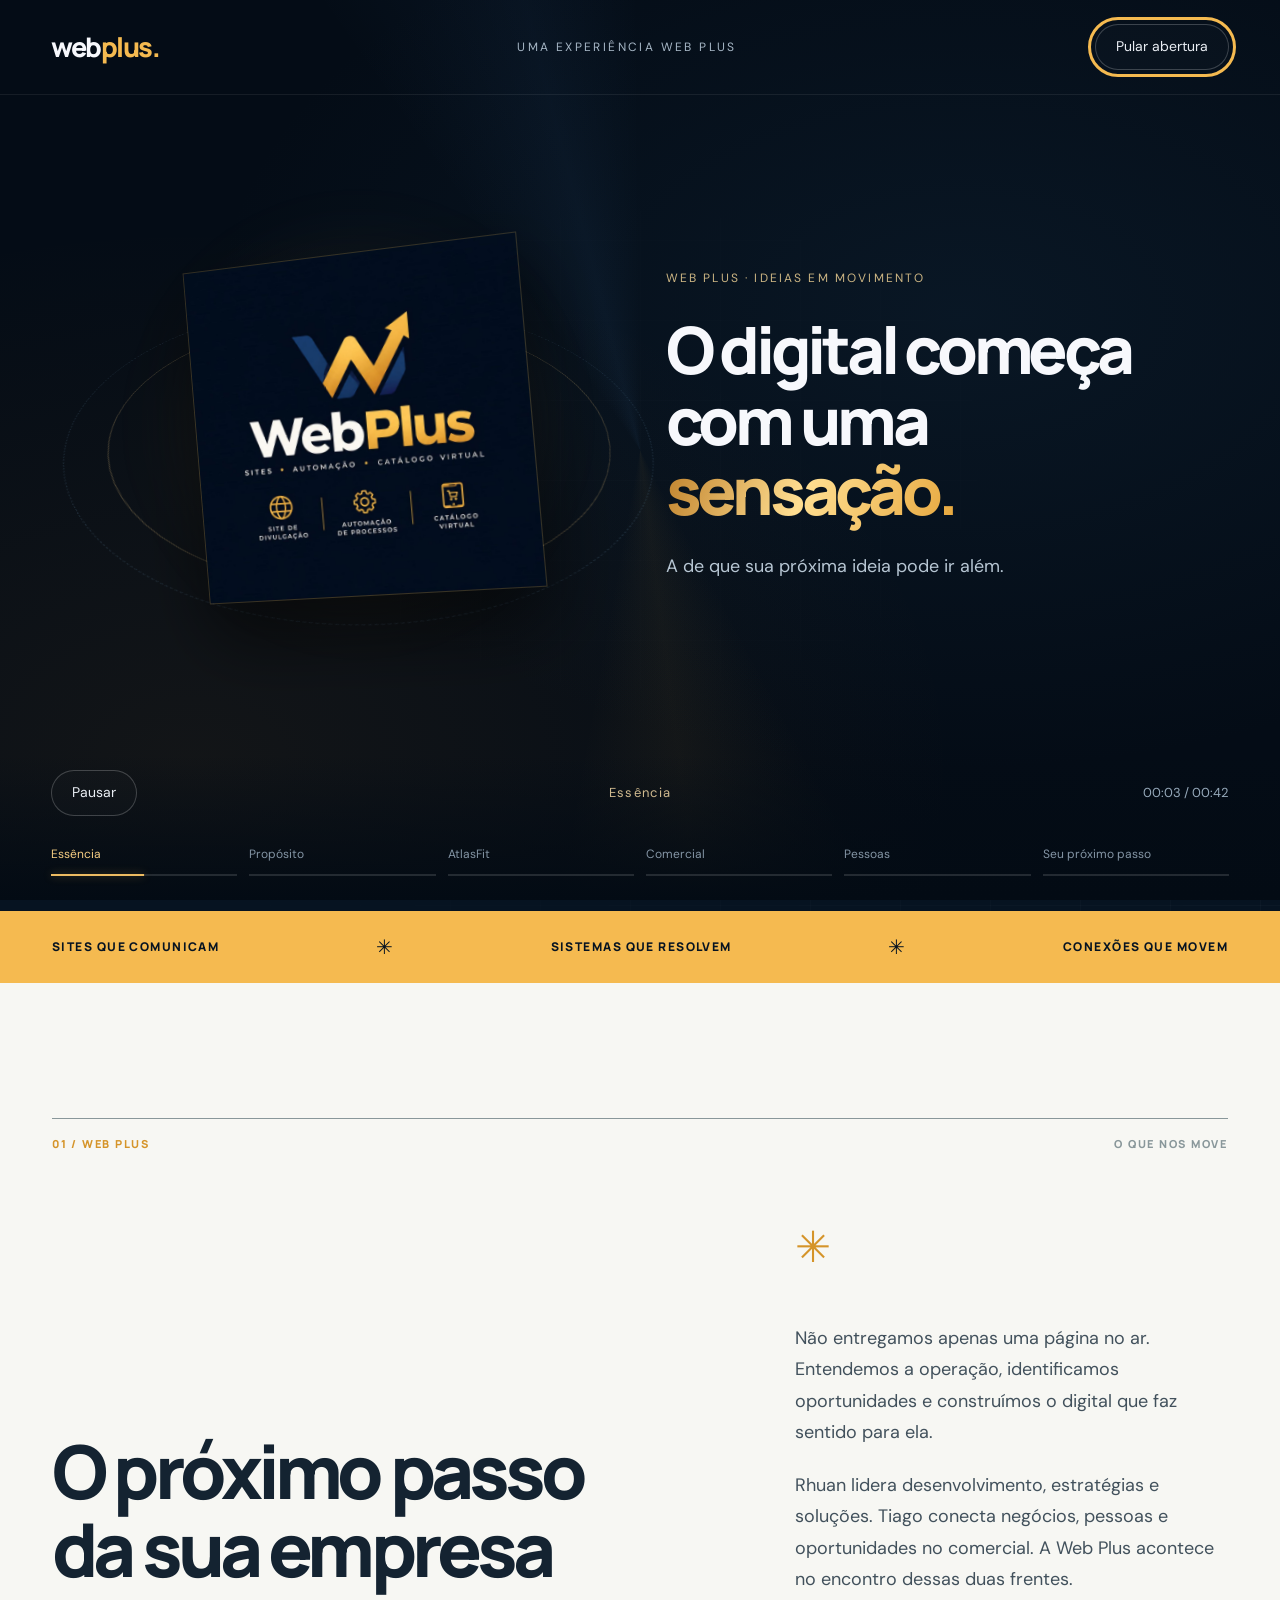
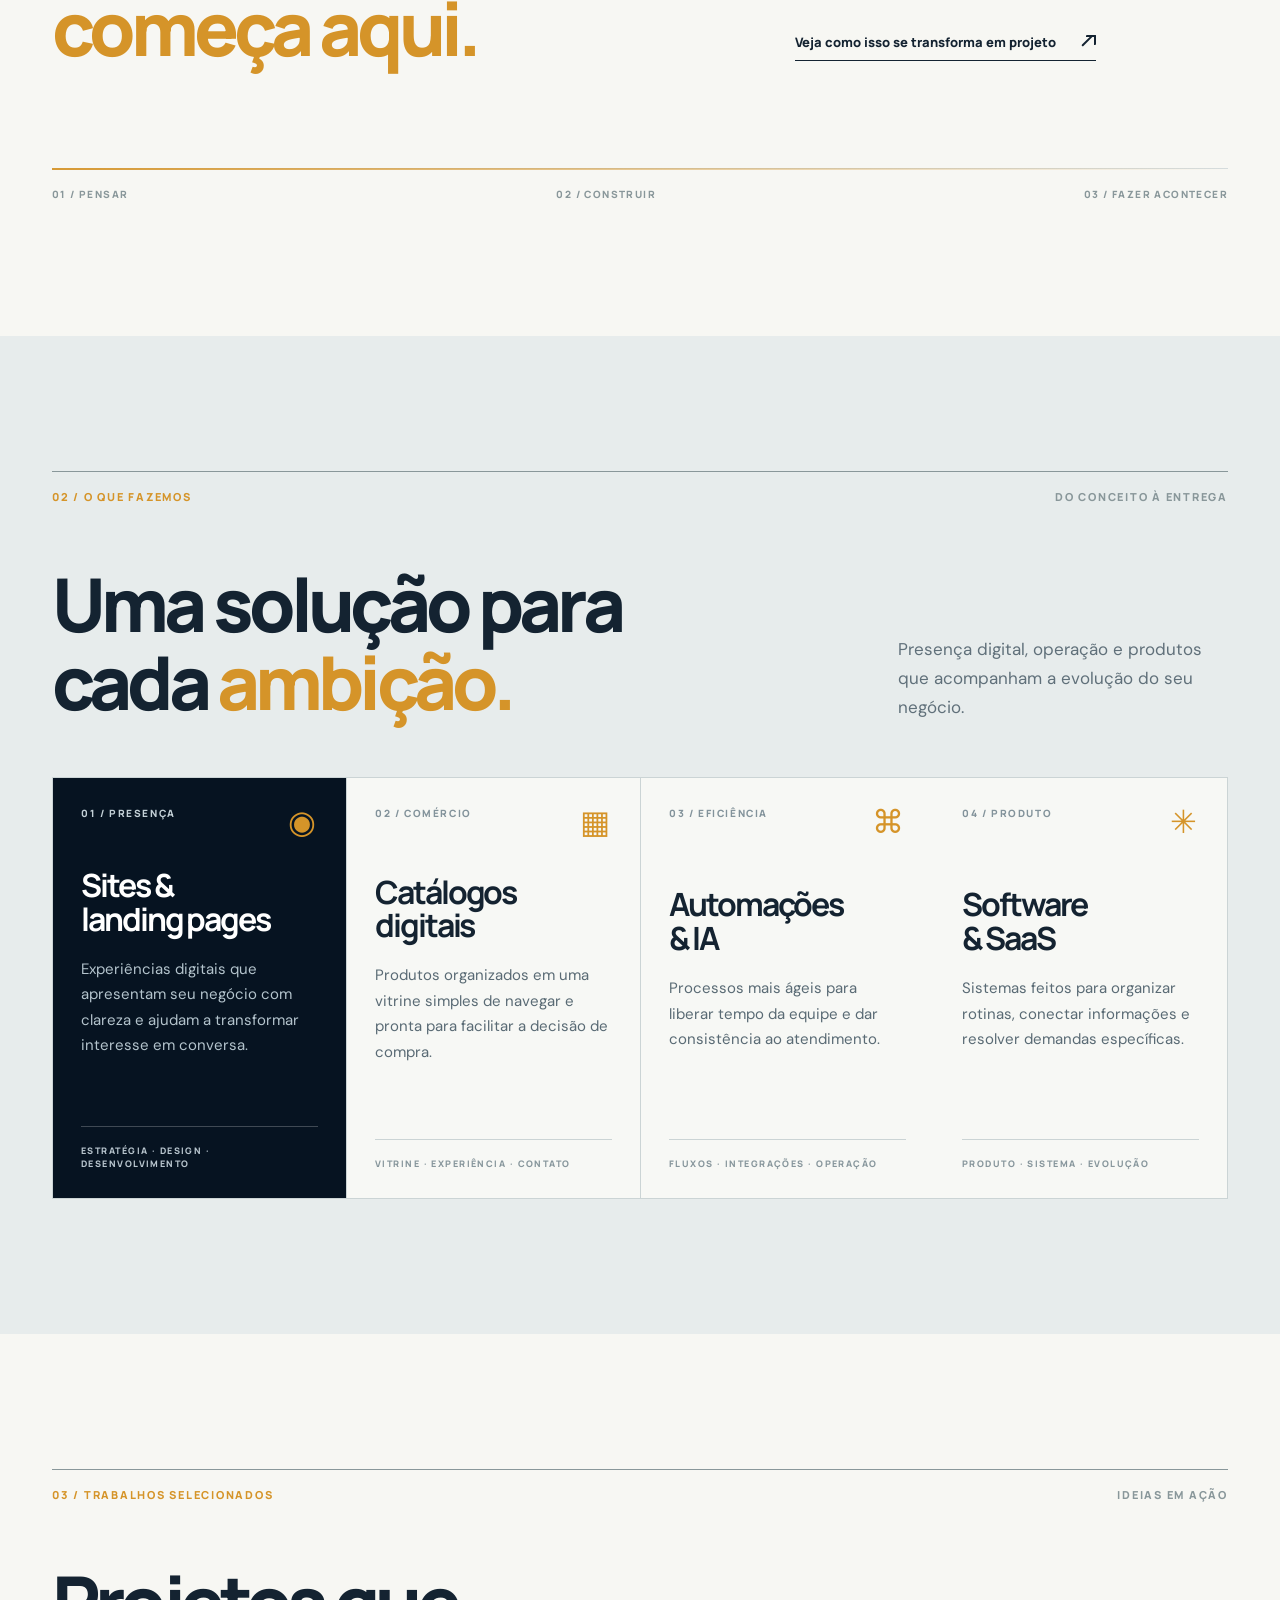
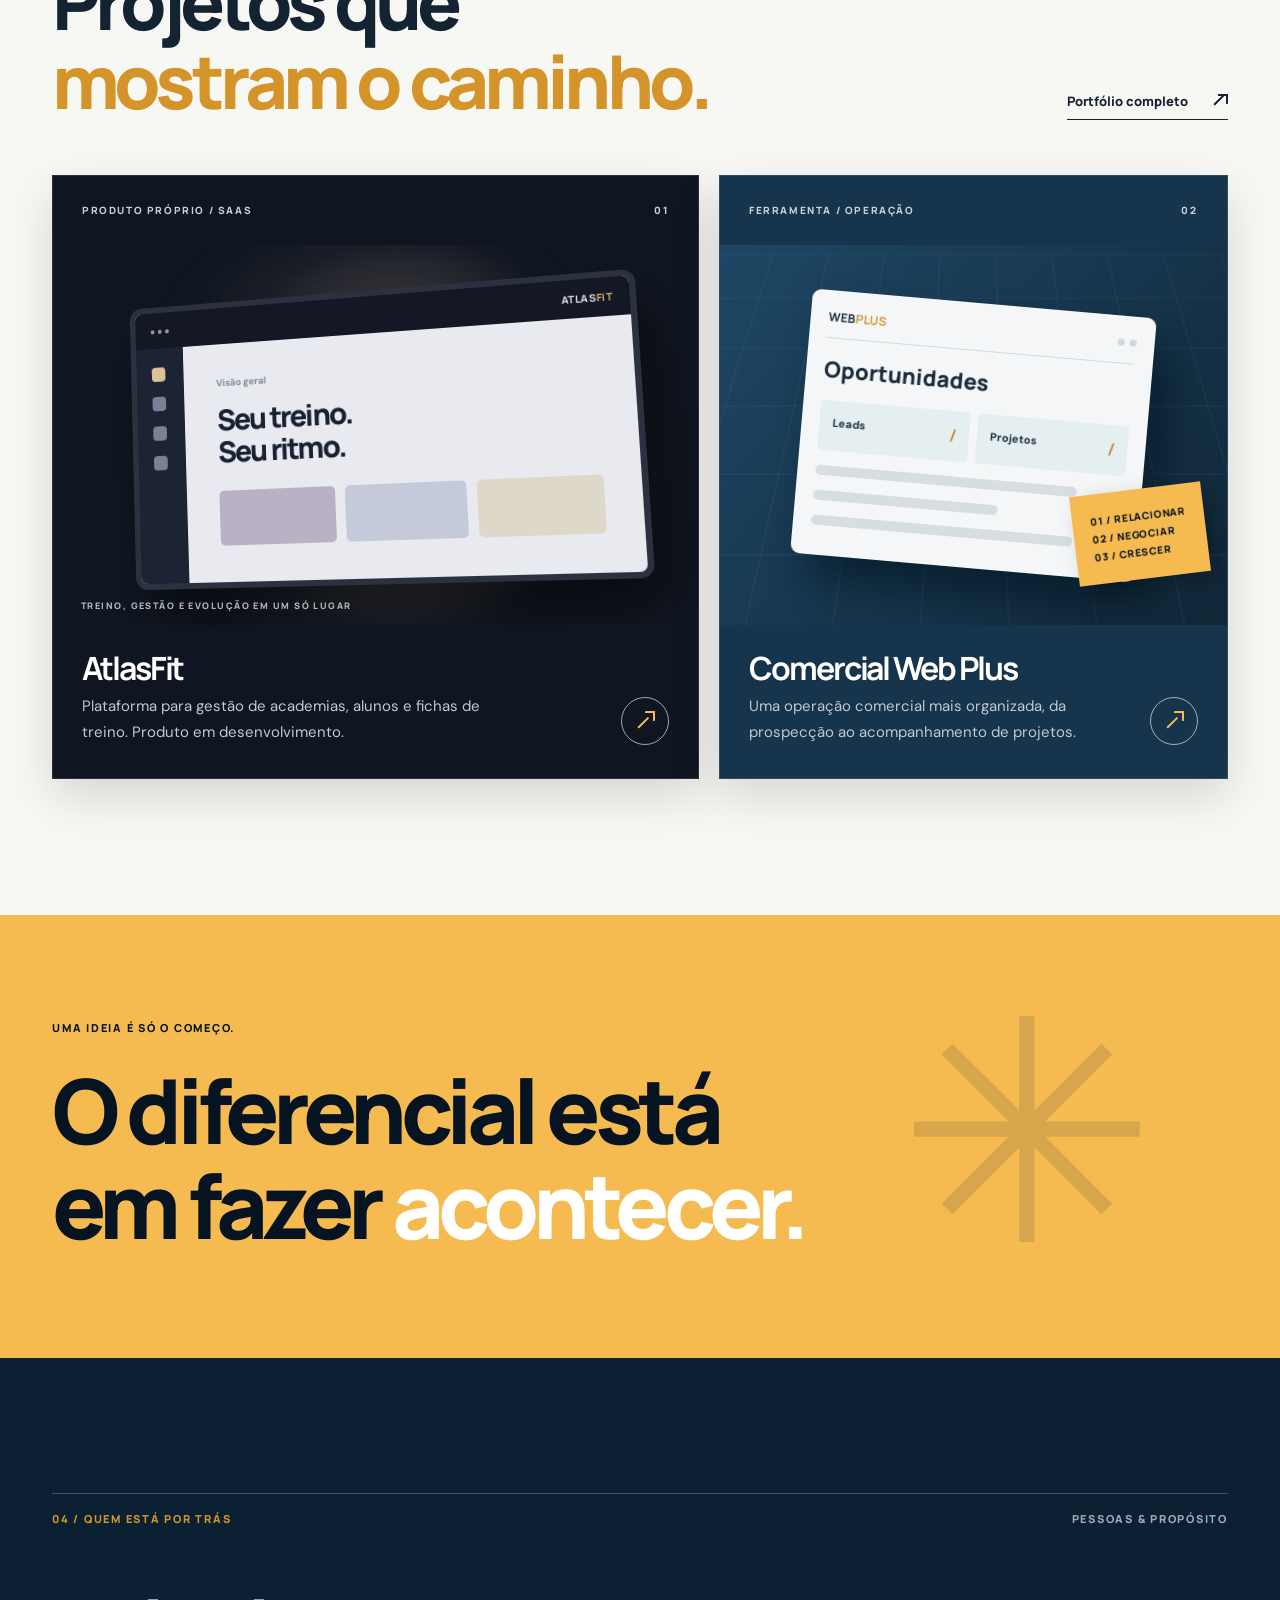
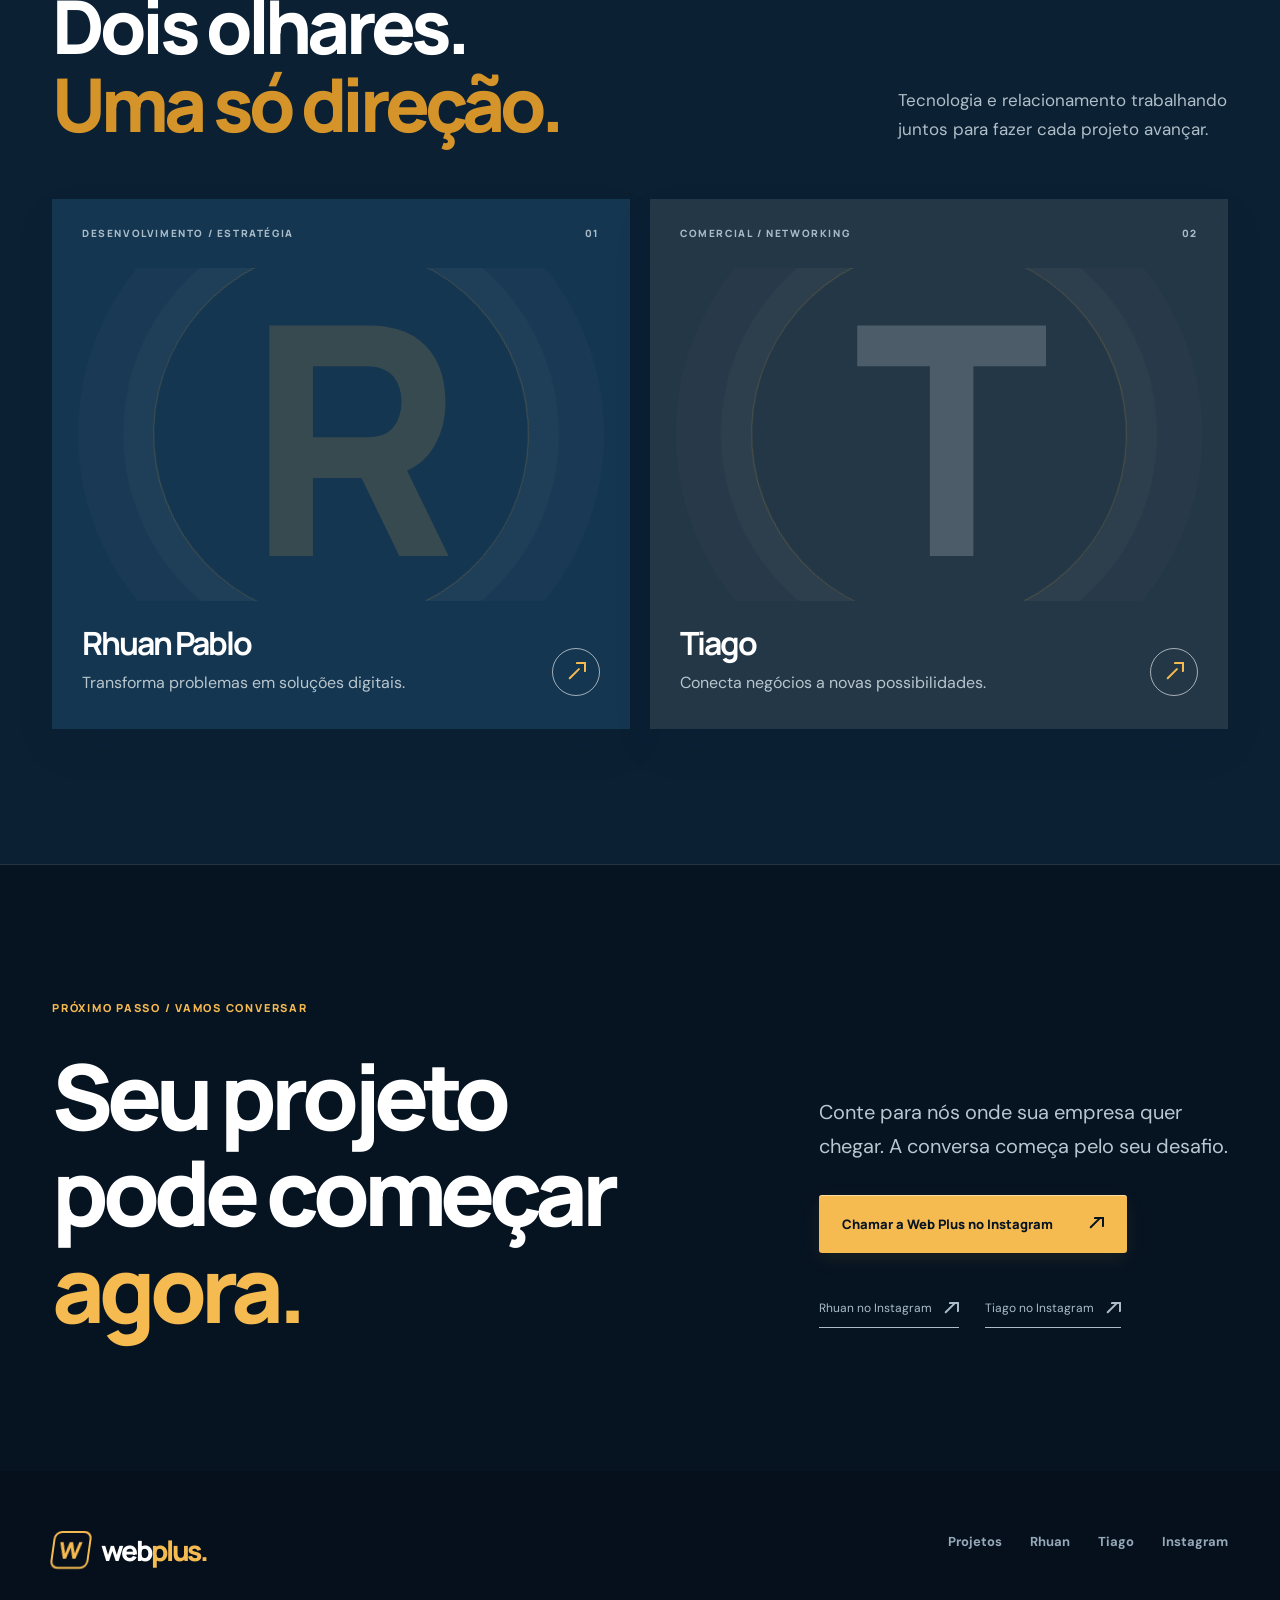
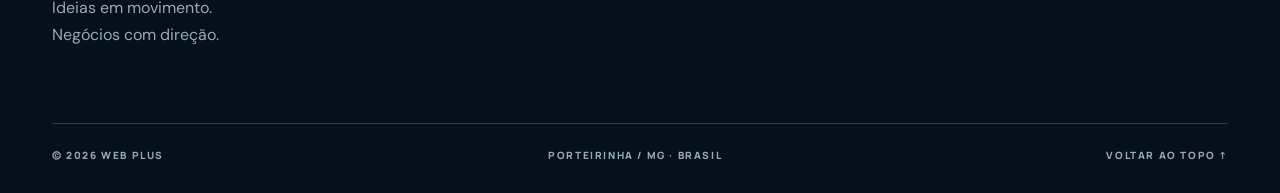
==== commit befaf17a: "Refine on-page microinteractions, card depth, touch feedback and mobile navigation" ====
--- a/index.html
+++ b/index.html
@@ -1,4 +1,4 @@
-<!doctype html><html lang="pt-BR"><head><meta charset="utf-8"><meta name="viewport" content="width=device-width,initial-scale=1"><meta name="theme-color" content="#061321"><meta name="description" content="Web Plus. Sites, catálogos, automações e software com direção estratégica. Conheça os projetos e os sócios Rhuan e Tiago."><title>Web Plus — Ideias em movimento</title><link rel="icon" href="assets/favicon.svg" type="image/svg+xml"><link rel="stylesheet" href="style.css"><link rel="stylesheet" href="experience.css"></head><body>
+<!doctype html><html lang="pt-BR"><head><meta charset="utf-8"><meta name="viewport" content="width=device-width,initial-scale=1"><meta name="theme-color" content="#061321"><meta name="description" content="Web Plus. Sites, catálogos, automações e software com direção estratégica. Conheça os projetos e os sócios Rhuan e Tiago."><title>Web Plus — Ideias em movimento</title><link rel="icon" href="assets/favicon.svg" type="image/svg+xml"><link rel="stylesheet" href="style.css"><link rel="stylesheet" href="experience.css"><link rel="stylesheet" href="motion.css"></head><body>
 <a class="skip" href="#conteudo">Ir para o conteúdo</a><header class="header"><div class="shell nav"><a class="brand" href="index.html" aria-label="Web Plus — início"><span class="brand-icon">W</span><span>web<span>plus</span><i>.</i></span></a><nav id="site-nav" class="nav-links" aria-label="Navegação principal"><a href="index.html" aria-current="page">Início</a><a href="portfolio.html">Projetos</a><a href="rhuan.html">Rhuan</a><a href="tiago.html">Tiago</a></nav><a class="nav-contact" href="https://www.instagram.com/_webplus/" target="_blank" rel="noopener noreferrer">Fale com a Web Plus <span class="arrow">↗</span></a><button class="menu-toggle" aria-label="Abrir menu" aria-controls="site-nav" aria-expanded="false" type="button"><span></span><span></span></button></div></header>
 <main id="conteudo"><section class="hero"><div class="shell hero-grid"><div class="hero-content"><p class="overline"><span class="spark"></span> ESTÚDIO DIGITAL · MINAS GERAIS</p><h1>Digital para<br><span>ir além<span class="period">.</span></span></h1><p class="hero-lead">Tiramos boas ideias do papel e colocamos negócios em movimento. Estratégia, desenvolvimento e visão comercial no mesmo time.</p><div class="hero-actions"><a class="button button-gold" href="portfolio.html">Explore o que criamos <span class="arrow">↗</span></a><a class="quiet-link" href="#sobre">Conheça a Web Plus <span>↓</span></a></div><div class="hero-index"><span>01 — 04</span><span class="dash"></span><span>DESENVOLVER · CONECTAR · EVOLUIR</span></div></div><div class="hero-stage"><div class="stage-ring ring-outer"></div><div class="stage-ring ring-inner"></div><span class="stage-note stage-note-top">PRESENÇA<br>QUE MARCA</span><div class="brand-plate"><img src="assets/webplus.jpg" width="768" height="768" alt="Identidade visual Web Plus em azul escuro e dourado"></div><div class="stage-stamp"><span>WEB PLUS</span><strong>W<span class="arrow">↗</span></strong><span>DIGITAL · MG</span></div><span class="stage-note stage-note-bottom">ESTRATÉGIA<br>EM CADA DETALHE</span></div></div><div class="scroll-hint">ROLE PARA EXPLORAR <span>↓</span></div></section>
 <div class="ribbon"><div class="shell ribbon-inner"><span>SITES QUE COMUNICAM</span><b>✳︎</b><span>SISTEMAS QUE RESOLVEM</span><b>✳︎</b><span>CONEXÕES QUE MOVEM</span></div></div>
@@ -8,4 +8,4 @@
 <section class="manifesto"><div class="shell manifesto-inner"><span>UMA IDEIA É SÓ O COMEÇO.</span><h2>O diferencial está<br>em fazer <em>acontecer.</em></h2><span class="manifesto-mark">✳︎</span></div></section>
 <section class="section team-section"><div class="shell"><div class="section-kicker"><span>04 / QUEM ESTÁ POR TRÁS</span><span>PESSOAS & PROPÓSITO</span></div><div class="section-title-row"><h2>Dois olhares.<br><em>Uma só direção.</em></h2><p>Tecnologia e relacionamento trabalhando juntos para fazer cada projeto avançar.</p></div><div class="team-grid"><a class="person-card" href="rhuan.html"><div class="person-top"><span>DESENVOLVIMENTO / ESTRATÉGIA</span><span>01</span></div><div class="person-portrait"><span>R</span><span class="portrait-orbit"></span></div><div class="person-bottom"><div><h3>Rhuan Pablo</h3><p>Transforma problemas em soluções digitais.</p></div><span class="round-link arrow">↗</span></div></a><a class="person-card person-alt" href="tiago.html"><div class="person-top"><span>COMERCIAL / NETWORKING</span><span>02</span></div><div class="person-portrait"><span>T</span><span class="portrait-orbit"></span></div><div class="person-bottom"><div><h3>Tiago</h3><p>Conecta negócios a novas possibilidades.</p></div><span class="round-link arrow">↗</span></div></a></div></div></section>
 <section class="contact-section" id="contato"><div class="shell contact-layout"><div><p class="overline">PRÓXIMO PASSO / VAMOS CONVERSAR</p><h2>Seu projeto<br>pode começar<br><em>agora.</em></h2></div><div class="contact-side"><p>Conte para nós onde sua empresa quer chegar. A conversa começa pelo seu desafio.</p><a class="button button-gold" href="https://www.instagram.com/_webplus/" target="_blank" rel="noopener noreferrer">Chamar a Web Plus no Instagram <span class="arrow">↗</span></a><div class="socials"><a href="https://www.instagram.com/rhuan_santosz/" target="_blank" rel="noopener noreferrer">Rhuan no Instagram <span class="arrow">↗</span></a><a href="https://www.instagram.com/tiago_b4rbosa/" target="_blank" rel="noopener noreferrer">Tiago no Instagram <span class="arrow">↗</span></a></div></div></div></section></main>
-<footer class="footer"><div class="shell footer-grid"><div><a class="brand" href="index.html"><span class="brand-icon">W</span><span>web<span>plus</span><i>.</i></span></a><p>Ideias em movimento.<br>Negócios com direção.</p></div><nav aria-label="Rodapé"><a href="portfolio.html">Projetos</a><a href="rhuan.html">Rhuan</a><a href="tiago.html">Tiago</a><a href="https://www.instagram.com/_webplus/" target="_blank" rel="noopener noreferrer">Instagram</a></nav><div class="footer-bottom"><span>© <span class="year">2026</span> WEB PLUS</span><span>PORTEIRINHA / MG · BRASIL</span><a href="#conteudo">VOLTAR AO TOPO ↑</a></div></div></footer><script src="script.js" defer></script><script src="experience.js" defer></script></body></html>
+<footer class="footer"><div class="shell footer-grid"><div><a class="brand" href="index.html"><span class="brand-icon">W</span><span>web<span>plus</span><i>.</i></span></a><p>Ideias em movimento.<br>Negócios com direção.</p></div><nav aria-label="Rodapé"><a href="portfolio.html">Projetos</a><a href="rhuan.html">Rhuan</a><a href="tiago.html">Tiago</a><a href="https://www.instagram.com/_webplus/" target="_blank" rel="noopener noreferrer">Instagram</a></nav><div class="footer-bottom"><span>© <span class="year">2026</span> WEB PLUS</span><span>PORTEIRINHA / MG · BRASIL</span><a href="#conteudo">VOLTAR AO TOPO ↑</a></div></div></footer><script src="script.js" defer></script><script src="experience.js" defer></script><script src="motion.js" defer></script></body></html>
--- a/experience.css
+++ b/experience.css
@@ -6,3 +6,5 @@
 @media(max-width:760px){.film-top{padding:16px 20px}.film-descriptor{display:none}.film-scene{padding:20px 24px;gap:20px}.scene-0{grid-template-columns:1fr;align-content:center;text-align:center;gap:25px}.film-logo-art{width:min(38vw,210px)}.film-copy p{margin-top:16px}.scene-0 .film-copy p{margin-left:auto;margin-right:auto}.film-scene h2{font-size:clamp(32px,7.8vw,50px)}.film-eyebrow{font-size:10px;margin-bottom:16px;letter-spacing:.14em}.film-type{display:block}.film-type h2{font-size:clamp(48px,11vw,80px)}.film-values{gap:0;margin-top:18px}.film-values span{padding:8px 0;font-size:15px}.scene-2,.scene-3{grid-template-columns:1fr;align-content:center;gap:22px}.film-product>.atlas-visual,.film-product>.crm-visual{height:210px;max-width:440px;margin:auto}.film-product .atlas-screen{height:180px;max-width:320px}.film-product .crm-mock{transform:scale(.76);transform-origin:center;width:85%;margin-top:-18px}.film-product .visual-label,.film-product .crm-floating{display:none}.film-caption{margin-top:8px;font-size:10px}.film-product .screen-content strong{font-size:20px}.film-tag{margin-top:12px;font-size:11px}.film-founders{gap:20px;margin-top:24px}.film-founders>div{display:block}.film-founders b{font-size:36px;display:block;margin-bottom:12px}.film-founders span{font-size:14px}.film-people p{font-size:15px}.film-controls{padding:12px 20px max(18px,env(safe-area-inset-bottom))}.film-chapters{gap:7px}.film-chapters button span{display:none}.film-chapters button{min-height:20px}.film-control-row{margin-bottom:4px}.film-end h2{font-size:clamp(38px,9vw,64px)}.film-skip{font-size:13px;padding:8px 14px}}
 @media(max-height:650px){.film-top{padding-top:10px;padding-bottom:10px}.film-scene{padding-top:12px;padding-bottom:12px}.film-logo-art{width:min(25vh,250px)}.scene-0{grid-template-columns:1fr 1fr;text-align:left}.film-scene h2{font-size:clamp(28px,5vh,52px)}.film-eyebrow{margin-bottom:10px}.film-copy p{font-size:15px;margin-top:12px}.film-product>.atlas-visual,.film-product>.crm-visual{height:170px}.scene-2,.scene-3{grid-template-columns:1fr 1fr}.film-caption{font-size:10px}.film-controls{padding-top:5px;padding-bottom:10px}.film-type h2{font-size:clamp(36px,9vh,66px)}.film-values{gap:0}.film-values span{padding:7px 0}.film-founders{margin-top:15px}.film-founders>div{padding-top:12px}.film-people p{margin-top:12px}}
 @media(prefers-reduced-motion:reduce){.reveal:not(.is-visible){opacity:1;transform:none}.film-scene{filter:none;transform:none}.film-logo-art img,.film-product>.atlas-visual,.film-product>.crm-visual{transform:none}.brand-film *, .brand-film *:before{animation:none!important;transition:none!important}}
+.film-logo-art img{height:auto;aspect-ratio:1;object-fit:contain}
+.film-stage{overflow:hidden;isolation:isolate}
--- a/motion.css
+++ b/motion.css
@@ -0,0 +1,31 @@
+/* A shared motion language: short feedback, softer spatial transitions. */
+:root{--ease-out:cubic-bezier(.22,1,.36,1);--ease-soft:cubic-bezier(.2,.75,.25,1)}
+.header:after{content:'';position:absolute;bottom:-1px;left:0;right:0;height:2px;background:linear-gradient(90deg,#b87b29,#ffdb8d);transform:scaleX(var(--read-progress,0));transform-origin:left;pointer-events:none}
+.nav-links a{position:relative;isolation:isolate}.nav-links a:after{content:'';position:absolute;left:0;right:0;bottom:-8px;height:1px;background:var(--gold);transform:scaleX(0);transform-origin:right;transition:transform .35s var(--ease-out)}.nav-links a[aria-current]:after,.nav-links a:hover:after,.nav-links a:focus-visible:after{transform:scaleX(1);transform-origin:left}
+.under-link,.quiet-link,.socials a,.footer nav a{transition:color .25s,text-decoration-color .25s;text-underline-offset:7px}.under-link:hover,.quiet-link:hover,.socials a:hover,.footer nav a:hover{color:var(--gold-deep)}
+.press-feedback{position:relative;isolation:isolate;overflow:hidden;transition:transform .25s var(--ease-out),box-shadow .3s,filter .3s}.press-feedback:active{transform:translateY(1px) scale(.98)!important;box-shadow:0 2px 10px #0002}.tap-wave{position:absolute;z-index:-1;border-radius:50%;background:#ffffff45;pointer-events:none;animation:tap-wave .65s var(--ease-out) both}.button-gold:before{content:'';position:absolute;inset:-70% -30%;z-index:-1;pointer-events:none;background:linear-gradient(110deg,transparent 40%,#fff5 50%,transparent 60%);transform:translateX(-100%);transition:transform .7s var(--ease-soft)}.button-gold:hover:before,.button-gold:focus-visible:before{transform:translateX(100%)}
+main .hero-stage{translate:0 var(--stage-drift,0px)}main .brand-plate img{transition:transform .8s var(--ease-out);transform:perspective(900px) rotateX(var(--tilt-x,0deg)) rotateY(var(--tilt-y,0deg))}
+main .work-card,main .person-card{position:relative;isolation:isolate}main .work-card:before,main .person-card:before{content:'';position:absolute;inset:0;z-index:3;pointer-events:none;border-radius:inherit;background:radial-gradient(420px circle at var(--light-x,50%) var(--light-y,50%),#fff2,transparent 75%);opacity:0;transition:opacity .5s}main .pointer-active:before{opacity:1}main .service-card.pointer-active:after{background:radial-gradient(320px circle at var(--light-x,50%) var(--light-y,50%),#f5ba5029,transparent 75%);opacity:1}
+main .work-card .atlas-visual,main .work-card .crm-visual{transform:perspective(1000px) rotateX(var(--tilt-x,0deg)) rotateY(var(--tilt-y,0deg));transition:transform .7s var(--ease-out);transform-origin:center}main .person-card .person-portrait>span:first-child{transform:perspective(900px) rotateY(var(--tilt-y,0deg));transition:transform .8s var(--ease-out),color .45s}
+main .service-glyph{display:inline-block;transition:transform .55s var(--ease-out),color .4s}main .service-card:hover .service-glyph{transform:rotate(-8deg) scale(1.12);color:var(--gold-deep)}
+main .work-details h3,main .person-bottom h3{transition:letter-spacing .5s var(--ease-out)}main .work-card:hover .work-details h3,main .person-card:hover .person-bottom h3{letter-spacing:-.045em}
+main .round-link{transition:background .35s,color .35s,transform .5s var(--ease-out)}main a:hover .round-link,main a:focus-visible .round-link{background:var(--gold);color:var(--night);transform:rotate(5deg)}
+.about-rule{position:relative}.about-rule:after{content:'';position:absolute;left:0;right:0;top:-1px;height:2px;background:linear-gradient(90deg,#d79a35,transparent);transform:scaleX(0);transform-origin:left;transition:transform 1.2s var(--ease-out)}.about-rule.detail-entered:after{transform:scaleX(1)}
+@media(prefers-reduced-motion:no-preference){
+main .detail-entered .screen-cards b{animation:detail-rise .85s var(--ease-out) both}main .detail-entered .screen-cards b:nth-child(2){animation-delay:.13s}main .detail-entered .screen-cards b:nth-child(3){animation-delay:.26s}
+main .detail-entered .crm-row{animation:line-grow 1s var(--ease-out) both;transform-origin:left}main .detail-entered .crm-row:nth-last-child(2){animation-delay:.13s}main .detail-entered .crm-row:last-child{animation-delay:.26s}
+main .detail-entered .portrait-orbit{animation:portrait-arrive 1.5s var(--ease-out) both}main .detail-entered .manifesto-mark{animation:mark-arrive 1.8s var(--ease-out) both}
+main .bio-facts.detail-entered div{animation:detail-rise .7s var(--ease-out) both}main .bio-facts.detail-entered div:nth-child(2){animation-delay:.1s}main .bio-facts.detail-entered div:nth-child(3){animation-delay:.2s}
+main .contact-section.detail-entered .overline{animation:detail-rise .8s var(--ease-out) both}
+}
+@keyframes tap-wave{from{transform:scale(0);opacity:.65}to{transform:scale(1);opacity:0}}
+@keyframes detail-rise{from{opacity:0;translate:0 14px}to{opacity:1;translate:0 0}}
+@keyframes line-grow{from{scale:.4 1;opacity:.25}to{scale:1 1;opacity:1}}
+@keyframes portrait-arrive{from{rotate:-18deg;opacity:.1}to{rotate:0deg;opacity:1}}
+@keyframes mark-arrive{from{rotate:-35deg;scale:.85}to{rotate:0deg;scale:1}}
+@media(max-width:760px){
+.nav-links{display:flex;visibility:hidden;opacity:0;transform:translateY(-10px);pointer-events:none;transition:opacity .22s,transform .35s var(--ease-out),visibility .35s}.nav-links.open{visibility:visible;opacity:1;transform:translateY(0);pointer-events:auto}.nav-links a{opacity:0;translate:0 -8px;transition:opacity .25s,translate .35s var(--ease-out)}.nav-links.open a{opacity:1;translate:0 0}.nav-links.open a:nth-child(2){transition-delay:.04s}.nav-links.open a:nth-child(3){transition-delay:.08s}.nav-links.open a:nth-child(4){transition-delay:.12s}.nav-links a:after{bottom:4px;right:auto;width:22px;left:13px}.menu-toggle{min-width:44px;min-height:44px}.menu-toggle span{transition:transform .3s var(--ease-out)}.menu-toggle[aria-expanded=true] span:first-child{transform:translateY(3px) rotate(45deg)}.menu-toggle[aria-expanded=true] span:last-child{transform:translateY(-3px) rotate(-45deg)}
+main .hero-stage{translate:none}
+}
+@media(hover:none){main .service-card:hover,main .work-card:hover,main .person-card:hover{transform:none}.button-gold:hover:before{transform:translateX(-100%)}main .service-card:hover .service-glyph{transform:none}}
+@media(prefers-reduced-motion:reduce){main .hero-stage{translate:none}main .brand-plate img,main .work-card .atlas-visual,main .work-card .crm-visual,main .person-card .person-portrait>span:first-child{transform:none}.tap-wave{display:none}.button-gold:before{display:none}.nav-links a{translate:none}main .service-card:hover,main .work-card:hover,main .person-card:hover,main .profile-card:hover{transform:none}main a:hover .round-link,main a:focus-visible .round-link,main .service-card:hover .service-glyph,.press-feedback:active{transform:none!important}.about-rule:after{transform:scaleX(1)}}
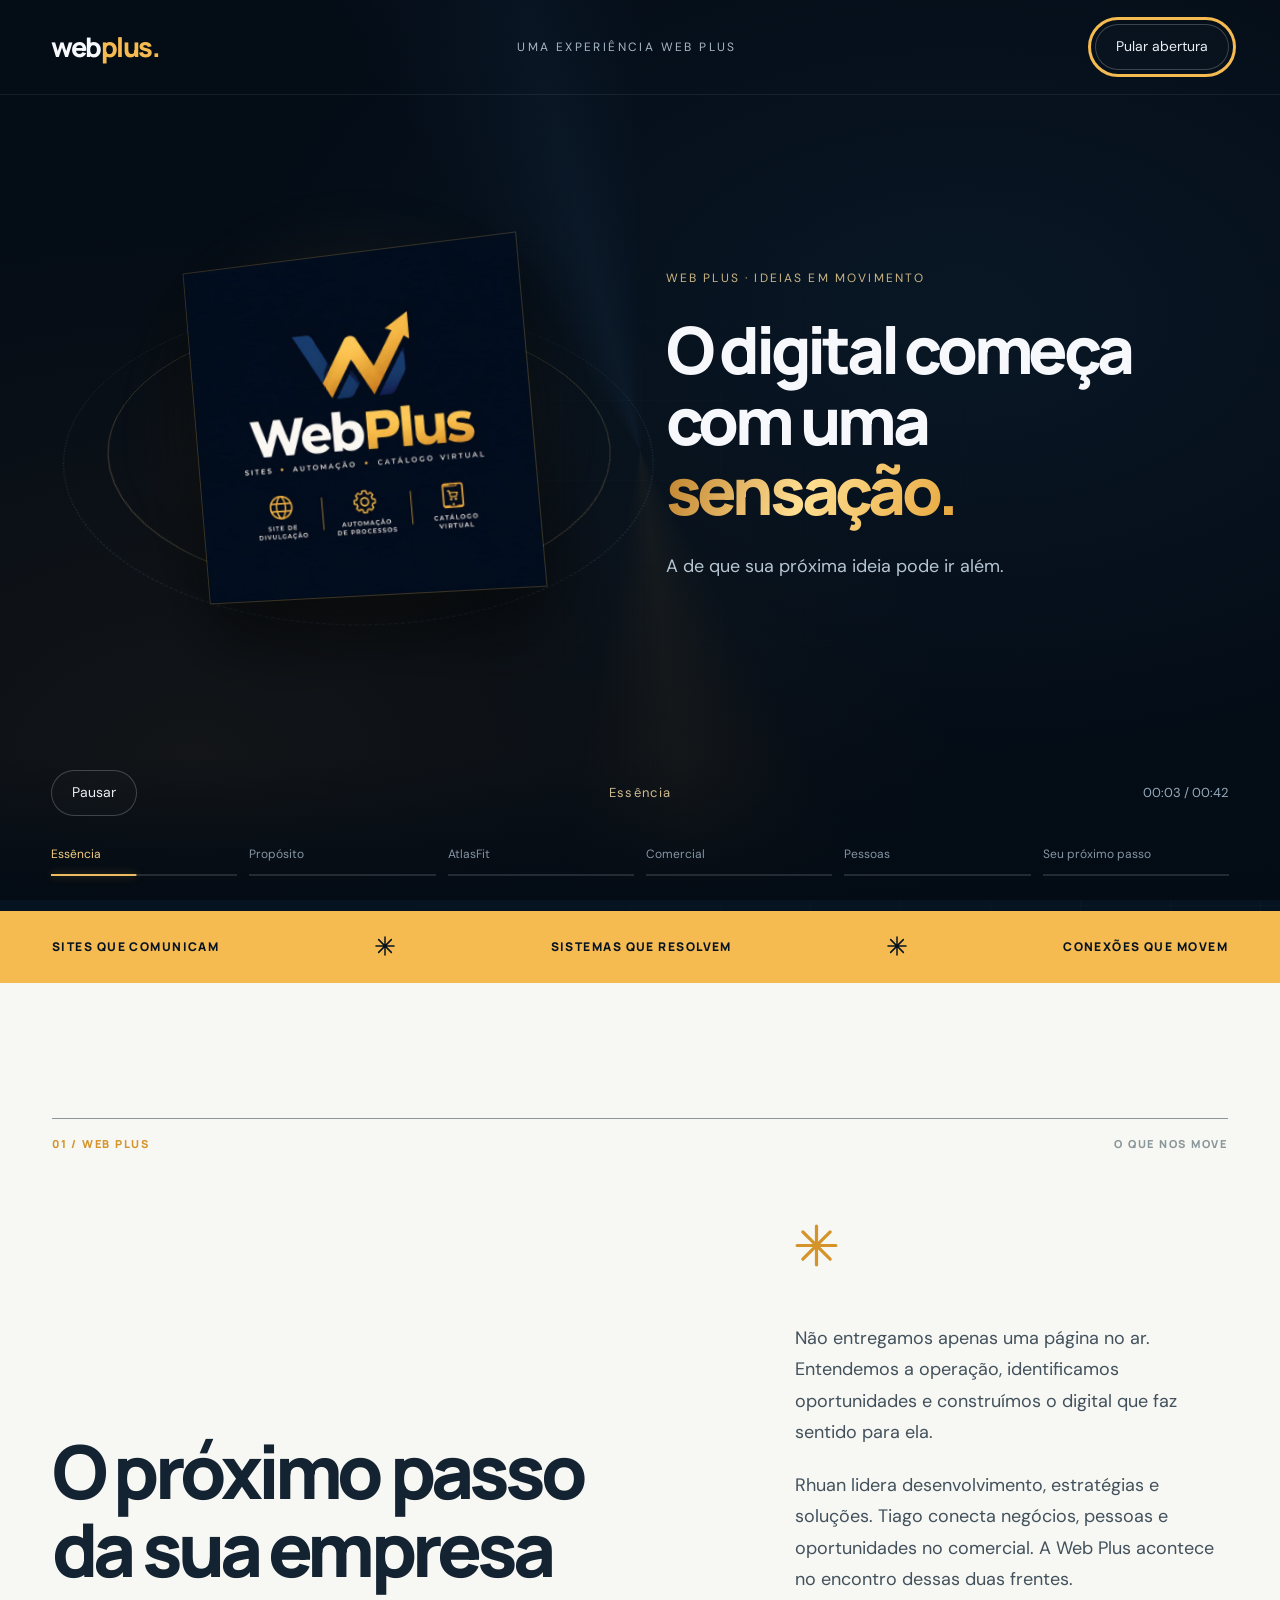
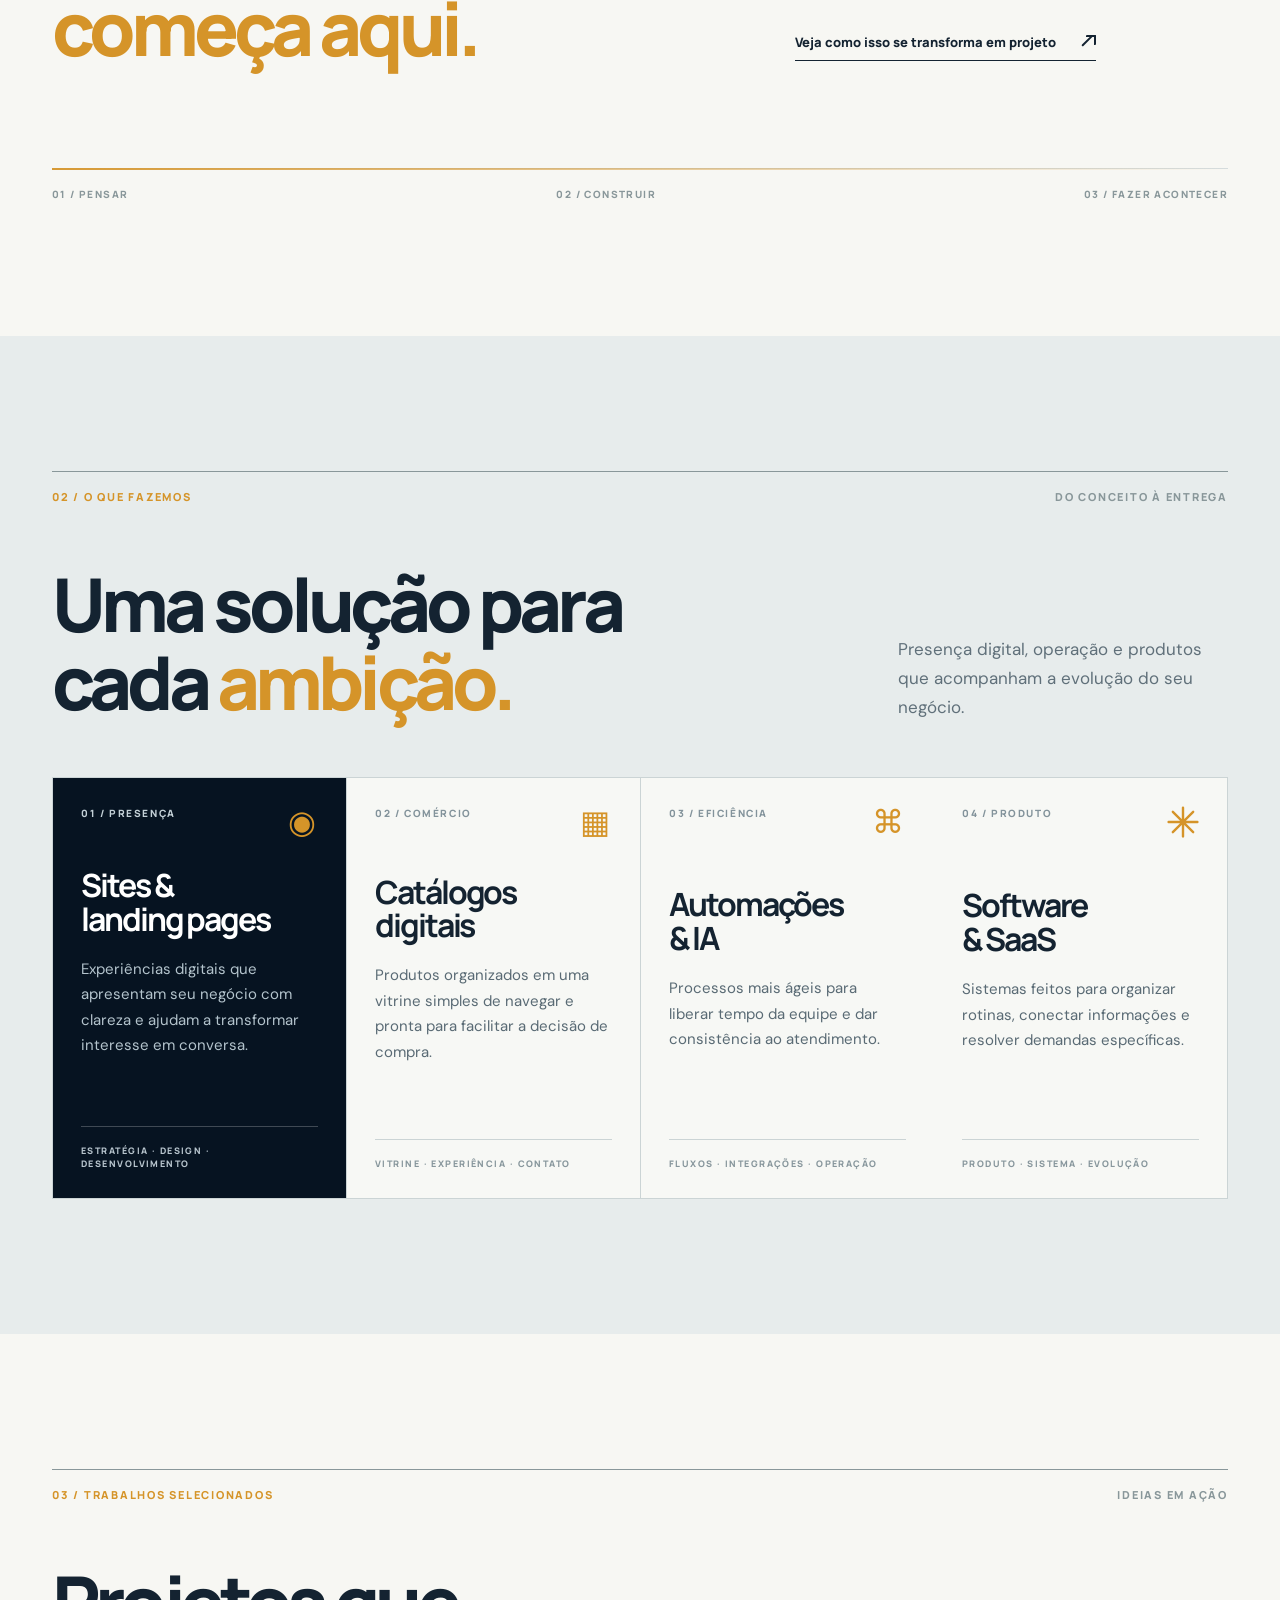
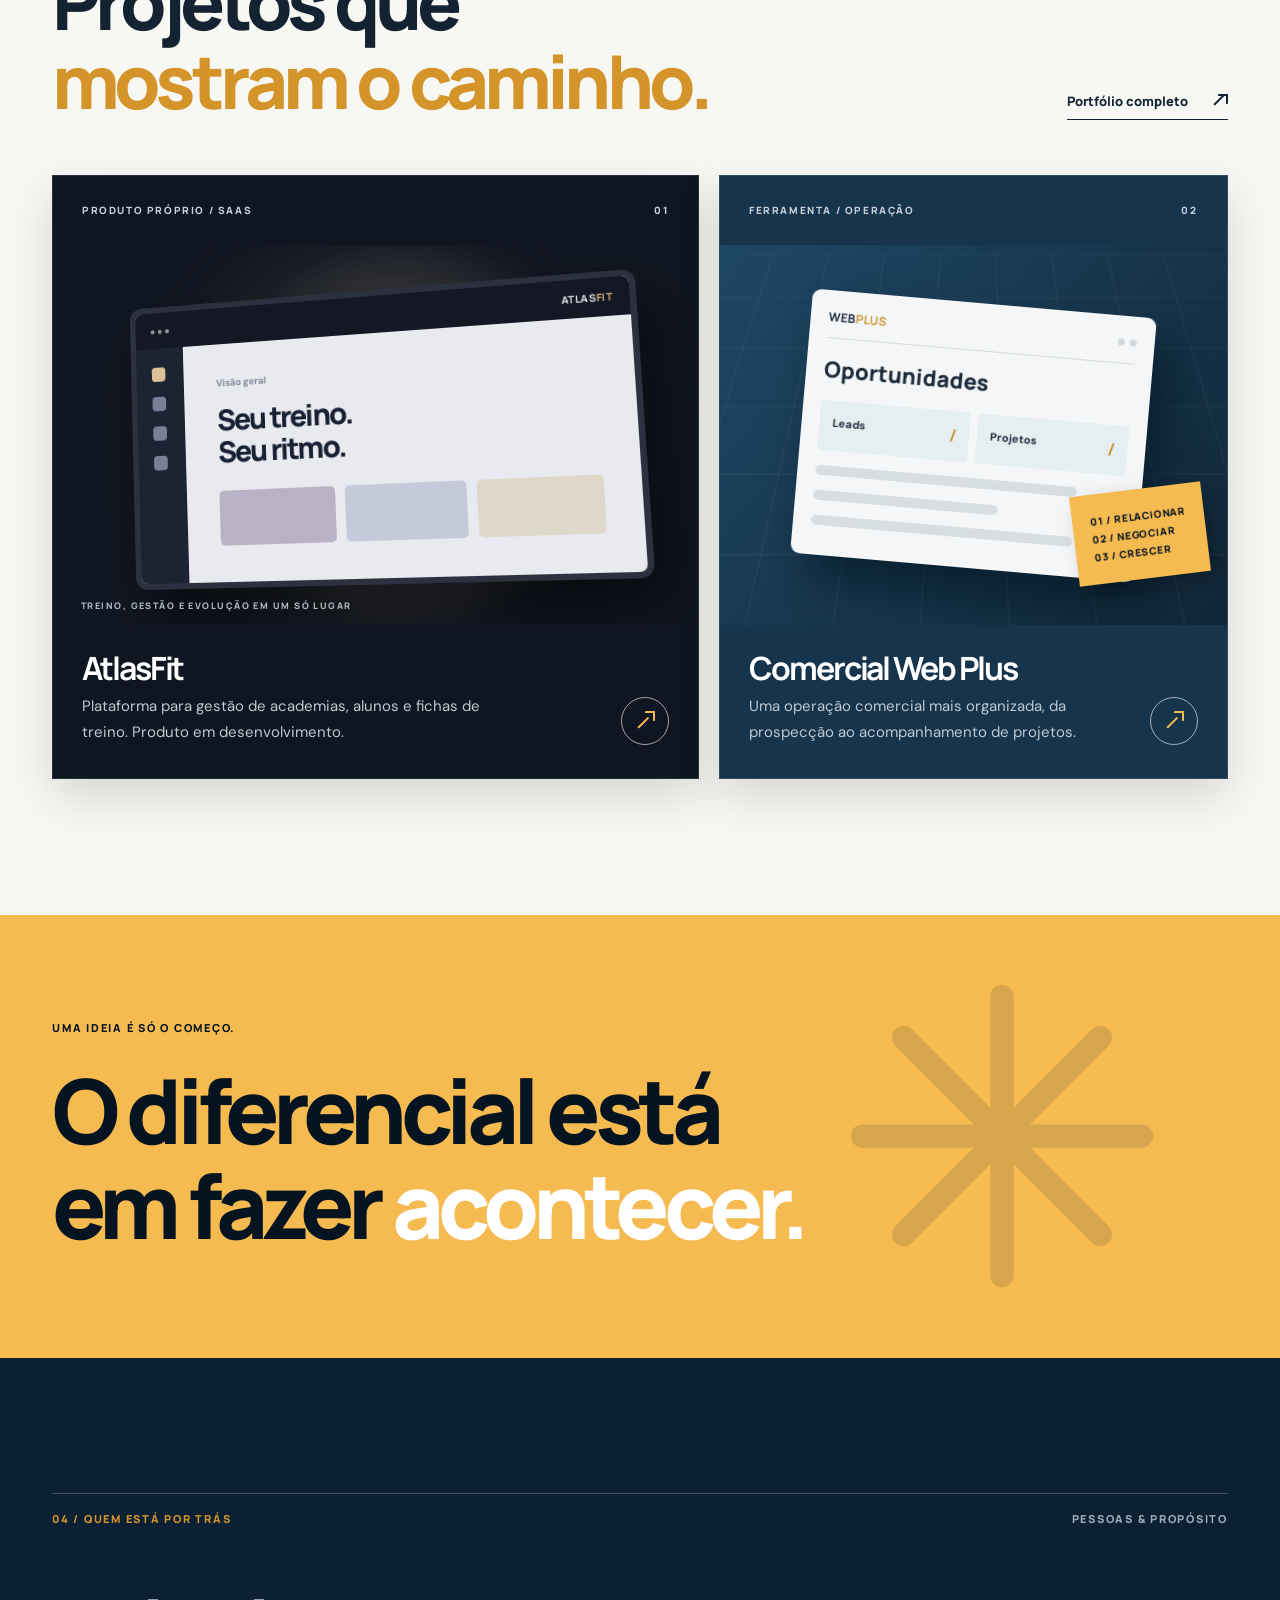
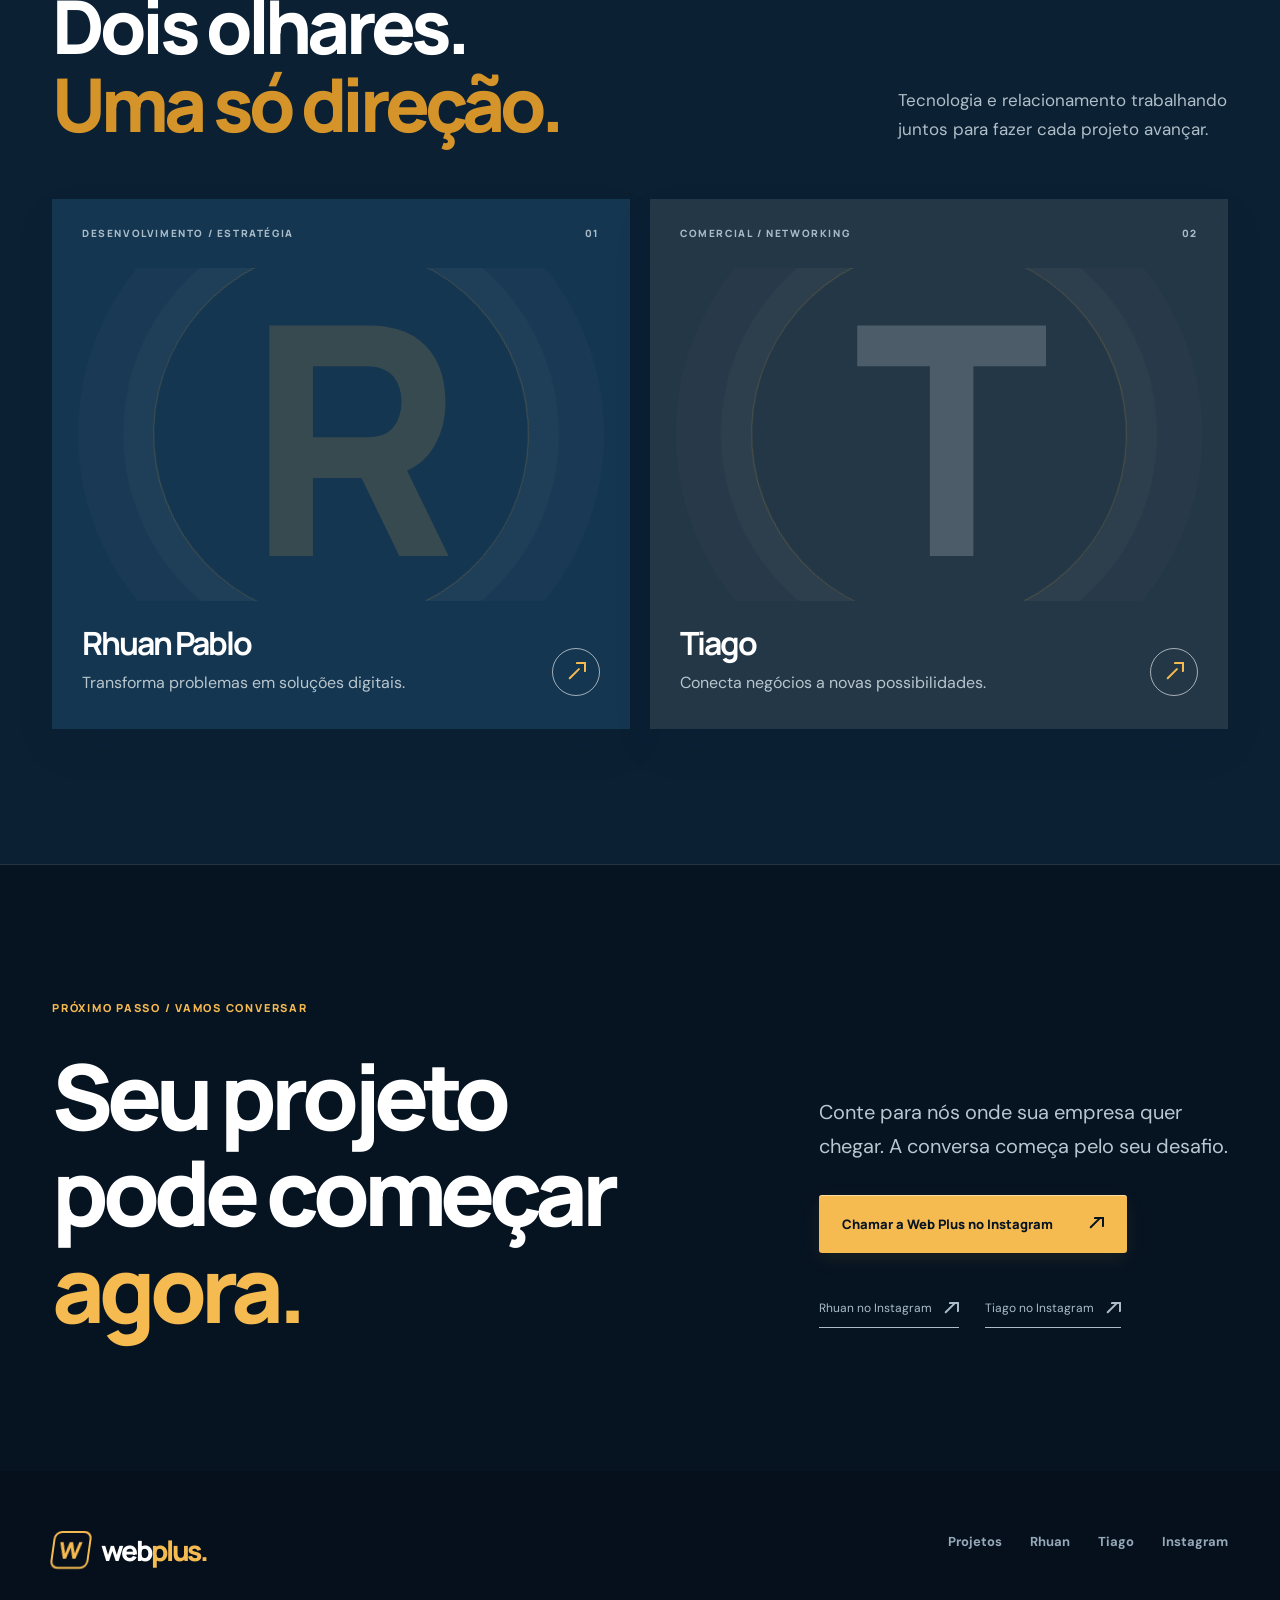
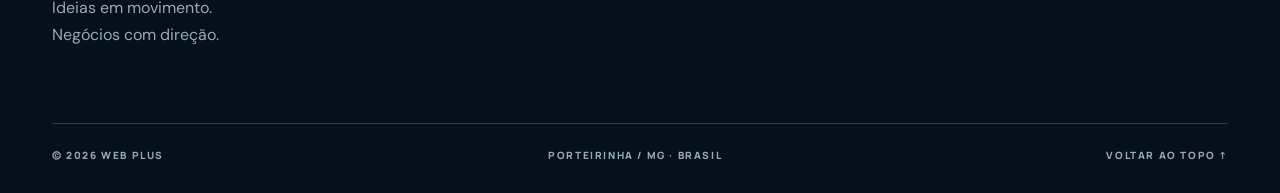
==== commit 6eaea26b: "Finish consistent vector accents and verify mobile menu accessibility" ====
--- a/index.html
+++ b/index.html
@@ -1,11 +1,11 @@
 <!doctype html><html lang="pt-BR"><head><meta charset="utf-8"><meta name="viewport" content="width=device-width,initial-scale=1"><meta name="theme-color" content="#061321"><meta name="description" content="Web Plus. Sites, catálogos, automações e software com direção estratégica. Conheça os projetos e os sócios Rhuan e Tiago."><title>Web Plus — Ideias em movimento</title><link rel="icon" href="assets/favicon.svg" type="image/svg+xml"><link rel="stylesheet" href="style.css"><link rel="stylesheet" href="experience.css"><link rel="stylesheet" href="motion.css"></head><body>
 <a class="skip" href="#conteudo">Ir para o conteúdo</a><header class="header"><div class="shell nav"><a class="brand" href="index.html" aria-label="Web Plus — início"><span class="brand-icon">W</span><span>web<span>plus</span><i>.</i></span></a><nav id="site-nav" class="nav-links" aria-label="Navegação principal"><a href="index.html" aria-current="page">Início</a><a href="portfolio.html">Projetos</a><a href="rhuan.html">Rhuan</a><a href="tiago.html">Tiago</a></nav><a class="nav-contact" href="https://www.instagram.com/_webplus/" target="_blank" rel="noopener noreferrer">Fale com a Web Plus <span class="arrow">↗</span></a><button class="menu-toggle" aria-label="Abrir menu" aria-controls="site-nav" aria-expanded="false" type="button"><span></span><span></span></button></div></header>
 <main id="conteudo"><section class="hero"><div class="shell hero-grid"><div class="hero-content"><p class="overline"><span class="spark"></span> ESTÚDIO DIGITAL · MINAS GERAIS</p><h1>Digital para<br><span>ir além<span class="period">.</span></span></h1><p class="hero-lead">Tiramos boas ideias do papel e colocamos negócios em movimento. Estratégia, desenvolvimento e visão comercial no mesmo time.</p><div class="hero-actions"><a class="button button-gold" href="portfolio.html">Explore o que criamos <span class="arrow">↗</span></a><a class="quiet-link" href="#sobre">Conheça a Web Plus <span>↓</span></a></div><div class="hero-index"><span>01 — 04</span><span class="dash"></span><span>DESENVOLVER · CONECTAR · EVOLUIR</span></div></div><div class="hero-stage"><div class="stage-ring ring-outer"></div><div class="stage-ring ring-inner"></div><span class="stage-note stage-note-top">PRESENÇA<br>QUE MARCA</span><div class="brand-plate"><img src="assets/webplus.jpg" width="768" height="768" alt="Identidade visual Web Plus em azul escuro e dourado"></div><div class="stage-stamp"><span>WEB PLUS</span><strong>W<span class="arrow">↗</span></strong><span>DIGITAL · MG</span></div><span class="stage-note stage-note-bottom">ESTRATÉGIA<br>EM CADA DETALHE</span></div></div><div class="scroll-hint">ROLE PARA EXPLORAR <span>↓</span></div></section>
-<div class="ribbon"><div class="shell ribbon-inner"><span>SITES QUE COMUNICAM</span><b>✳︎</b><span>SISTEMAS QUE RESOLVEM</span><b>✳︎</b><span>CONEXÕES QUE MOVEM</span></div></div>
-<section id="sobre" class="section light about-section"><div class="shell"><div class="section-kicker"><span>01 / WEB PLUS</span><span>O QUE NOS MOVE</span></div><div class="about-layout"><h2>O próximo passo<br>da sua empresa<br><em>começa aqui.</em></h2><div class="about-copy"><span class="ornament">✳︎</span><p>Não entregamos apenas uma página no ar. Entendemos a operação, identificamos oportunidades e construímos o digital que faz sentido para ela.</p><p>Rhuan lidera desenvolvimento, estratégias e soluções. Tiago conecta negócios, pessoas e oportunidades no comercial. A Web Plus acontece no encontro dessas duas frentes.</p><a class="under-link" href="portfolio.html">Veja como isso se transforma em projeto <span class="arrow">↗</span></a></div></div><div class="about-rule"><span>01 / PENSAR</span><span>02 / CONSTRUIR</span><span>03 / FAZER ACONTECER</span></div></div></section>
-<section class="section services-section"><div class="shell"><div class="section-kicker"><span>02 / O QUE FAZEMOS</span><span>DO CONCEITO À ENTREGA</span></div><div class="section-title-row"><h2>Uma solução para<br>cada <em>ambição.</em></h2><p>Presença digital, operação e produtos que acompanham a evolução do seu negócio.</p></div><div class="service-grid"><article class="service-card service-feature"><div class="service-top"><span>01 / PRESENÇA</span><span class="service-glyph">◉</span></div><div><h3>Sites &<br>landing pages</h3><p>Experiências digitais que apresentam seu negócio com clareza e ajudam a transformar interesse em conversa.</p></div><div class="service-bottom">ESTRATÉGIA · DESIGN · DESENVOLVIMENTO</div></article><article class="service-card"><div class="service-top"><span>02 / COMÉRCIO</span><span class="service-glyph">▦</span></div><div><h3>Catálogos<br>digitais</h3><p>Produtos organizados em uma vitrine simples de navegar e pronta para facilitar a decisão de compra.</p></div><div class="service-bottom">VITRINE · EXPERIÊNCIA · CONTATO</div></article><article class="service-card"><div class="service-top"><span>03 / EFICIÊNCIA</span><span class="service-glyph">⌘</span></div><div><h3>Automações<br>& IA</h3><p>Processos mais ágeis para liberar tempo da equipe e dar consistência ao atendimento.</p></div><div class="service-bottom">FLUXOS · INTEGRAÇÕES · OPERAÇÃO</div></article><article class="service-card"><div class="service-top"><span>04 / PRODUTO</span><span class="service-glyph">✳︎</span></div><div><h3>Software<br>& SaaS</h3><p>Sistemas feitos para organizar rotinas, conectar informações e resolver demandas específicas.</p></div><div class="service-bottom">PRODUTO · SISTEMA · EVOLUÇÃO</div></article></div></div></section>
+<div class="ribbon"><div class="shell ribbon-inner"><span>SITES QUE COMUNICAM</span><b><svg class="brand-star" viewBox="0 0 40 40" aria-hidden="true" focusable="false"><path d="M20 2v36M2 20h36M7.3 7.3l25.4 25.4M32.7 7.3L7.3 32.7" fill="none" stroke="currentColor" stroke-width="3" stroke-linecap="round"/></svg></b><span>SISTEMAS QUE RESOLVEM</span><b><svg class="brand-star" viewBox="0 0 40 40" aria-hidden="true" focusable="false"><path d="M20 2v36M2 20h36M7.3 7.3l25.4 25.4M32.7 7.3L7.3 32.7" fill="none" stroke="currentColor" stroke-width="3" stroke-linecap="round"/></svg></b><span>CONEXÕES QUE MOVEM</span></div></div>
+<section id="sobre" class="section light about-section"><div class="shell"><div class="section-kicker"><span>01 / WEB PLUS</span><span>O QUE NOS MOVE</span></div><div class="about-layout"><h2>O próximo passo<br>da sua empresa<br><em>começa aqui.</em></h2><div class="about-copy"><span class="ornament"><svg class="brand-star" viewBox="0 0 40 40" aria-hidden="true" focusable="false"><path d="M20 2v36M2 20h36M7.3 7.3l25.4 25.4M32.7 7.3L7.3 32.7" fill="none" stroke="currentColor" stroke-width="3" stroke-linecap="round"/></svg></span><p>Não entregamos apenas uma página no ar. Entendemos a operação, identificamos oportunidades e construímos o digital que faz sentido para ela.</p><p>Rhuan lidera desenvolvimento, estratégias e soluções. Tiago conecta negócios, pessoas e oportunidades no comercial. A Web Plus acontece no encontro dessas duas frentes.</p><a class="under-link" href="portfolio.html">Veja como isso se transforma em projeto <span class="arrow">↗</span></a></div></div><div class="about-rule"><span>01 / PENSAR</span><span>02 / CONSTRUIR</span><span>03 / FAZER ACONTECER</span></div></div></section>
+<section class="section services-section"><div class="shell"><div class="section-kicker"><span>02 / O QUE FAZEMOS</span><span>DO CONCEITO À ENTREGA</span></div><div class="section-title-row"><h2>Uma solução para<br>cada <em>ambição.</em></h2><p>Presença digital, operação e produtos que acompanham a evolução do seu negócio.</p></div><div class="service-grid"><article class="service-card service-feature"><div class="service-top"><span>01 / PRESENÇA</span><span class="service-glyph">◉</span></div><div><h3>Sites &<br>landing pages</h3><p>Experiências digitais que apresentam seu negócio com clareza e ajudam a transformar interesse em conversa.</p></div><div class="service-bottom">ESTRATÉGIA · DESIGN · DESENVOLVIMENTO</div></article><article class="service-card"><div class="service-top"><span>02 / COMÉRCIO</span><span class="service-glyph">▦</span></div><div><h3>Catálogos<br>digitais</h3><p>Produtos organizados em uma vitrine simples de navegar e pronta para facilitar a decisão de compra.</p></div><div class="service-bottom">VITRINE · EXPERIÊNCIA · CONTATO</div></article><article class="service-card"><div class="service-top"><span>03 / EFICIÊNCIA</span><span class="service-glyph">⌘</span></div><div><h3>Automações<br>& IA</h3><p>Processos mais ágeis para liberar tempo da equipe e dar consistência ao atendimento.</p></div><div class="service-bottom">FLUXOS · INTEGRAÇÕES · OPERAÇÃO</div></article><article class="service-card"><div class="service-top"><span>04 / PRODUTO</span><span class="service-glyph"><svg class="brand-star" viewBox="0 0 40 40" aria-hidden="true" focusable="false"><path d="M20 2v36M2 20h36M7.3 7.3l25.4 25.4M32.7 7.3L7.3 32.7" fill="none" stroke="currentColor" stroke-width="3" stroke-linecap="round"/></svg></span></div><div><h3>Software<br>& SaaS</h3><p>Sistemas feitos para organizar rotinas, conectar informações e resolver demandas específicas.</p></div><div class="service-bottom">PRODUTO · SISTEMA · EVOLUÇÃO</div></article></div></div></section>
 <section class="section work-section" id="projetos"><div class="shell"><div class="section-kicker"><span>03 / TRABALHOS SELECIONADOS</span><span>IDEIAS EM AÇÃO</span></div><div class="section-title-row"><h2>Projetos que<br><em>mostram o caminho.</em></h2><a class="under-link" href="portfolio.html">Portfólio completo <span class="arrow">↗</span></a></div><div class="work-grid"><a class="work-card atlas-card" href="https://www.atlasfit.com.br/" target="_blank" rel="noopener noreferrer"><div class="work-meta"><span>PRODUTO PRÓPRIO / SAAS</span><span>01</span></div><div class="atlas-visual"><div class="atlas-glow"></div><div class="atlas-screen"><div class="screen-bar"><span>● ● ●</span><span>ATLAS<span>FIT</span></span></div><div class="screen-sidebar"><i></i><i></i><i></i><i></i></div><div class="screen-content"><small>Visão geral</small><strong>Seu treino.<br>Seu ritmo.</strong><div class="screen-cards"><b></b><b></b><b></b></div></div></div><span class="visual-label">TREINO, GESTÃO E EVOLUÇÃO EM UM SÓ LUGAR</span></div><div class="work-details"><div><h3>AtlasFit</h3><p>Plataforma para gestão de academias, alunos e fichas de treino. Produto em desenvolvimento.</p></div><span class="round-link arrow" aria-hidden="true">↗</span></div></a><a class="work-card crm-card" href="portfolio.html#comercial"><div class="work-meta"><span>FERRAMENTA / OPERAÇÃO</span><span>02</span></div><div class="crm-visual"><div class="crm-grid"></div><div class="crm-mock"><div class="crm-header"><b>WEB<span>PLUS</span></b><i></i><i></i></div><div class="crm-title">Oportunidades</div><div class="crm-stats"><b>Leads<span>↗</span></b><b>Projetos<span>↗</span></b></div><div class="crm-row"></div><div class="crm-row short"></div><div class="crm-row"></div></div><span class="crm-floating">01 / RELACIONAR<br>02 / NEGOCIAR<br>03 / CRESCER</span></div><div class="work-details"><div><h3>Comercial Web Plus</h3><p>Uma operação comercial mais organizada, da prospecção ao acompanhamento de projetos.</p></div><span class="round-link arrow" aria-hidden="true">↗</span></div></a></div></div></section>
-<section class="manifesto"><div class="shell manifesto-inner"><span>UMA IDEIA É SÓ O COMEÇO.</span><h2>O diferencial está<br>em fazer <em>acontecer.</em></h2><span class="manifesto-mark">✳︎</span></div></section>
+<section class="manifesto"><div class="shell manifesto-inner"><span>UMA IDEIA É SÓ O COMEÇO.</span><h2>O diferencial está<br>em fazer <em>acontecer.</em></h2><span class="manifesto-mark"><svg class="brand-star" viewBox="0 0 40 40" aria-hidden="true" focusable="false"><path d="M20 2v36M2 20h36M7.3 7.3l25.4 25.4M32.7 7.3L7.3 32.7" fill="none" stroke="currentColor" stroke-width="3" stroke-linecap="round"/></svg></span></div></section>
 <section class="section team-section"><div class="shell"><div class="section-kicker"><span>04 / QUEM ESTÁ POR TRÁS</span><span>PESSOAS & PROPÓSITO</span></div><div class="section-title-row"><h2>Dois olhares.<br><em>Uma só direção.</em></h2><p>Tecnologia e relacionamento trabalhando juntos para fazer cada projeto avançar.</p></div><div class="team-grid"><a class="person-card" href="rhuan.html"><div class="person-top"><span>DESENVOLVIMENTO / ESTRATÉGIA</span><span>01</span></div><div class="person-portrait"><span>R</span><span class="portrait-orbit"></span></div><div class="person-bottom"><div><h3>Rhuan Pablo</h3><p>Transforma problemas em soluções digitais.</p></div><span class="round-link arrow">↗</span></div></a><a class="person-card person-alt" href="tiago.html"><div class="person-top"><span>COMERCIAL / NETWORKING</span><span>02</span></div><div class="person-portrait"><span>T</span><span class="portrait-orbit"></span></div><div class="person-bottom"><div><h3>Tiago</h3><p>Conecta negócios a novas possibilidades.</p></div><span class="round-link arrow">↗</span></div></a></div></div></section>
 <section class="contact-section" id="contato"><div class="shell contact-layout"><div><p class="overline">PRÓXIMO PASSO / VAMOS CONVERSAR</p><h2>Seu projeto<br>pode começar<br><em>agora.</em></h2></div><div class="contact-side"><p>Conte para nós onde sua empresa quer chegar. A conversa começa pelo seu desafio.</p><a class="button button-gold" href="https://www.instagram.com/_webplus/" target="_blank" rel="noopener noreferrer">Chamar a Web Plus no Instagram <span class="arrow">↗</span></a><div class="socials"><a href="https://www.instagram.com/rhuan_santosz/" target="_blank" rel="noopener noreferrer">Rhuan no Instagram <span class="arrow">↗</span></a><a href="https://www.instagram.com/tiago_b4rbosa/" target="_blank" rel="noopener noreferrer">Tiago no Instagram <span class="arrow">↗</span></a></div></div></div></section></main>
 <footer class="footer"><div class="shell footer-grid"><div><a class="brand" href="index.html"><span class="brand-icon">W</span><span>web<span>plus</span><i>.</i></span></a><p>Ideias em movimento.<br>Negócios com direção.</p></div><nav aria-label="Rodapé"><a href="portfolio.html">Projetos</a><a href="rhuan.html">Rhuan</a><a href="tiago.html">Tiago</a><a href="https://www.instagram.com/_webplus/" target="_blank" rel="noopener noreferrer">Instagram</a></nav><div class="footer-bottom"><span>© <span class="year">2026</span> WEB PLUS</span><span>PORTEIRINHA / MG · BRASIL</span><a href="#conteudo">VOLTAR AO TOPO ↑</a></div></div></footer><script src="script.js" defer></script><script src="experience.js" defer></script><script src="motion.js" defer></script></body></html>
--- a/motion.css
+++ b/motion.css
@@ -29,3 +29,5 @@
 }
 @media(hover:none){main .service-card:hover,main .work-card:hover,main .person-card:hover{transform:none}.button-gold:hover:before{transform:translateX(-100%)}main .service-card:hover .service-glyph{transform:none}}
 @media(prefers-reduced-motion:reduce){main .hero-stage{translate:none}main .brand-plate img,main .work-card .atlas-visual,main .work-card .crm-visual,main .person-card .person-portrait>span:first-child{transform:none}.tap-wave{display:none}.button-gold:before{display:none}.nav-links a{translate:none}main .service-card:hover,main .work-card:hover,main .person-card:hover,main .profile-card:hover{transform:none}main a:hover .round-link,main a:focus-visible .round-link,main .service-card:hover .service-glyph,.press-feedback:active{transform:none!important}.about-rule:after{transform:scaleX(1)}}
+
+.brand-star{display:inline-block;width:1em;height:1em;vertical-align:-.1em;overflow:visible}
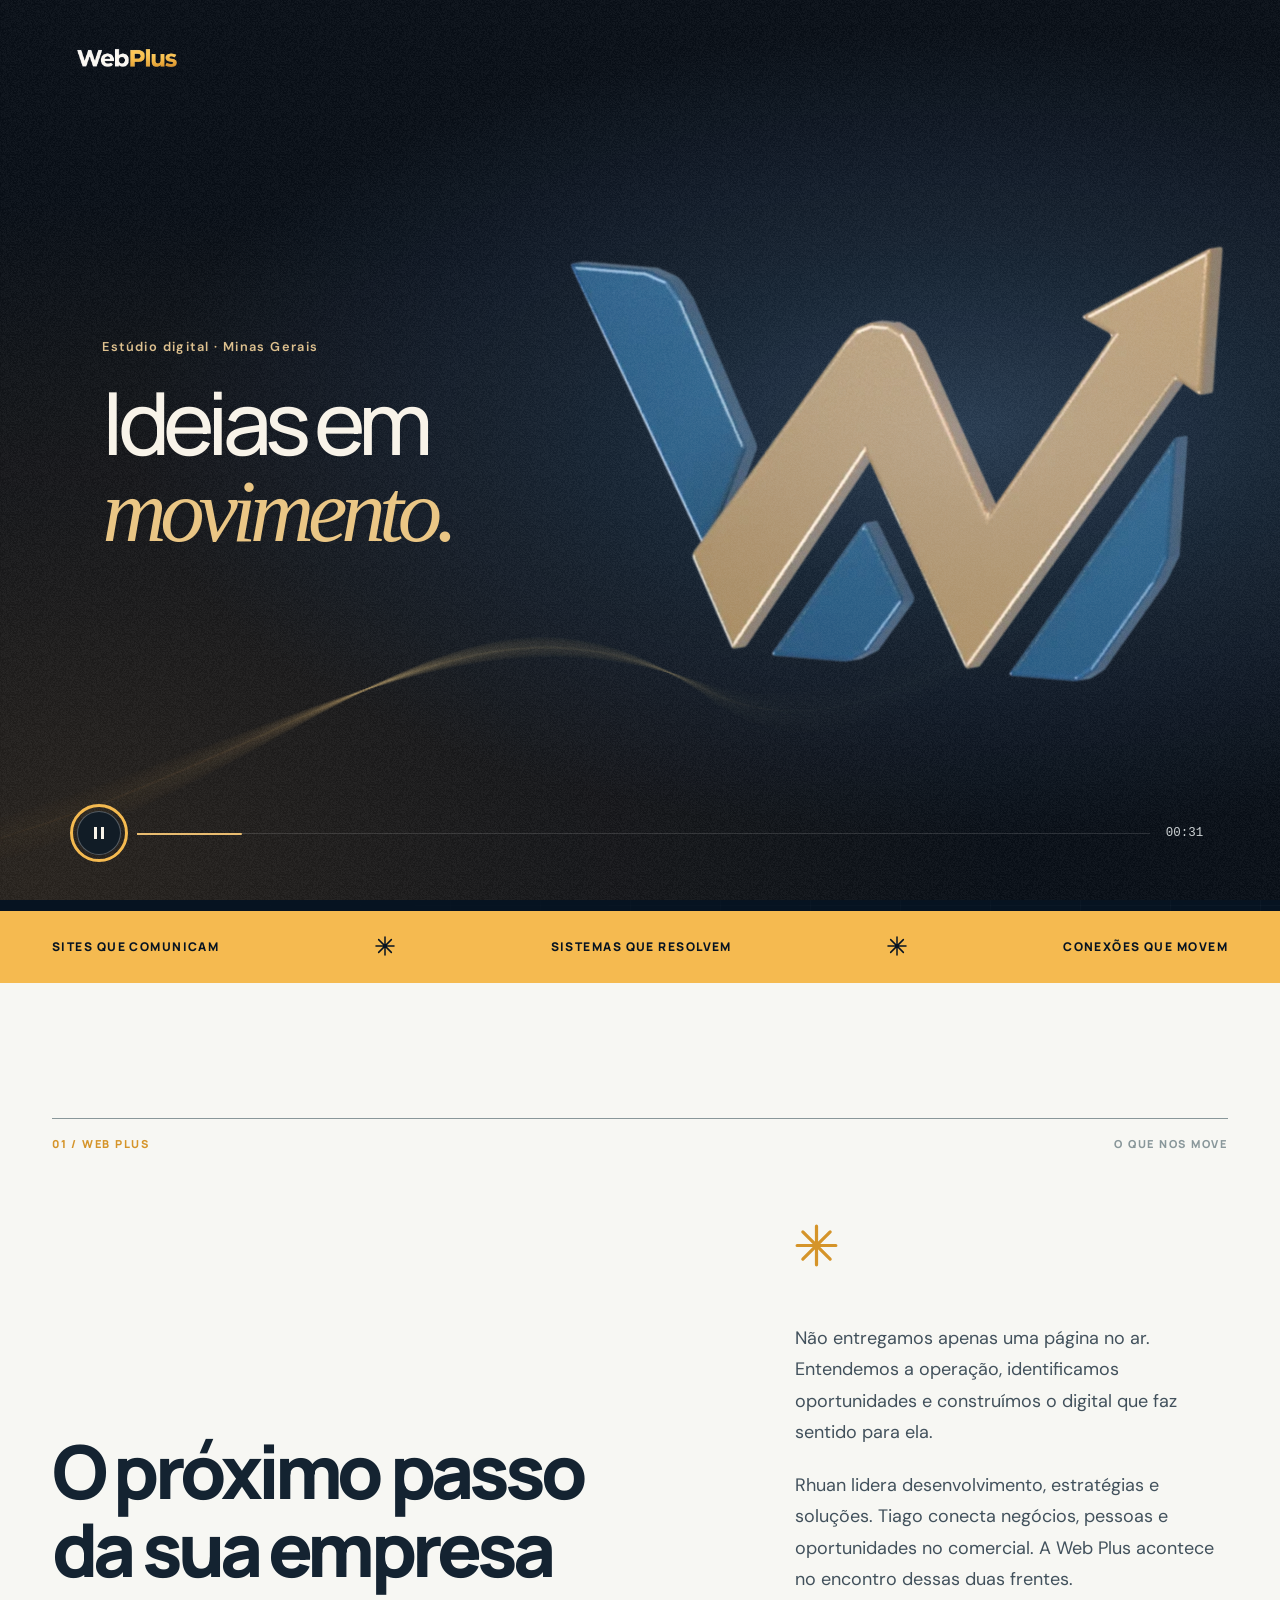
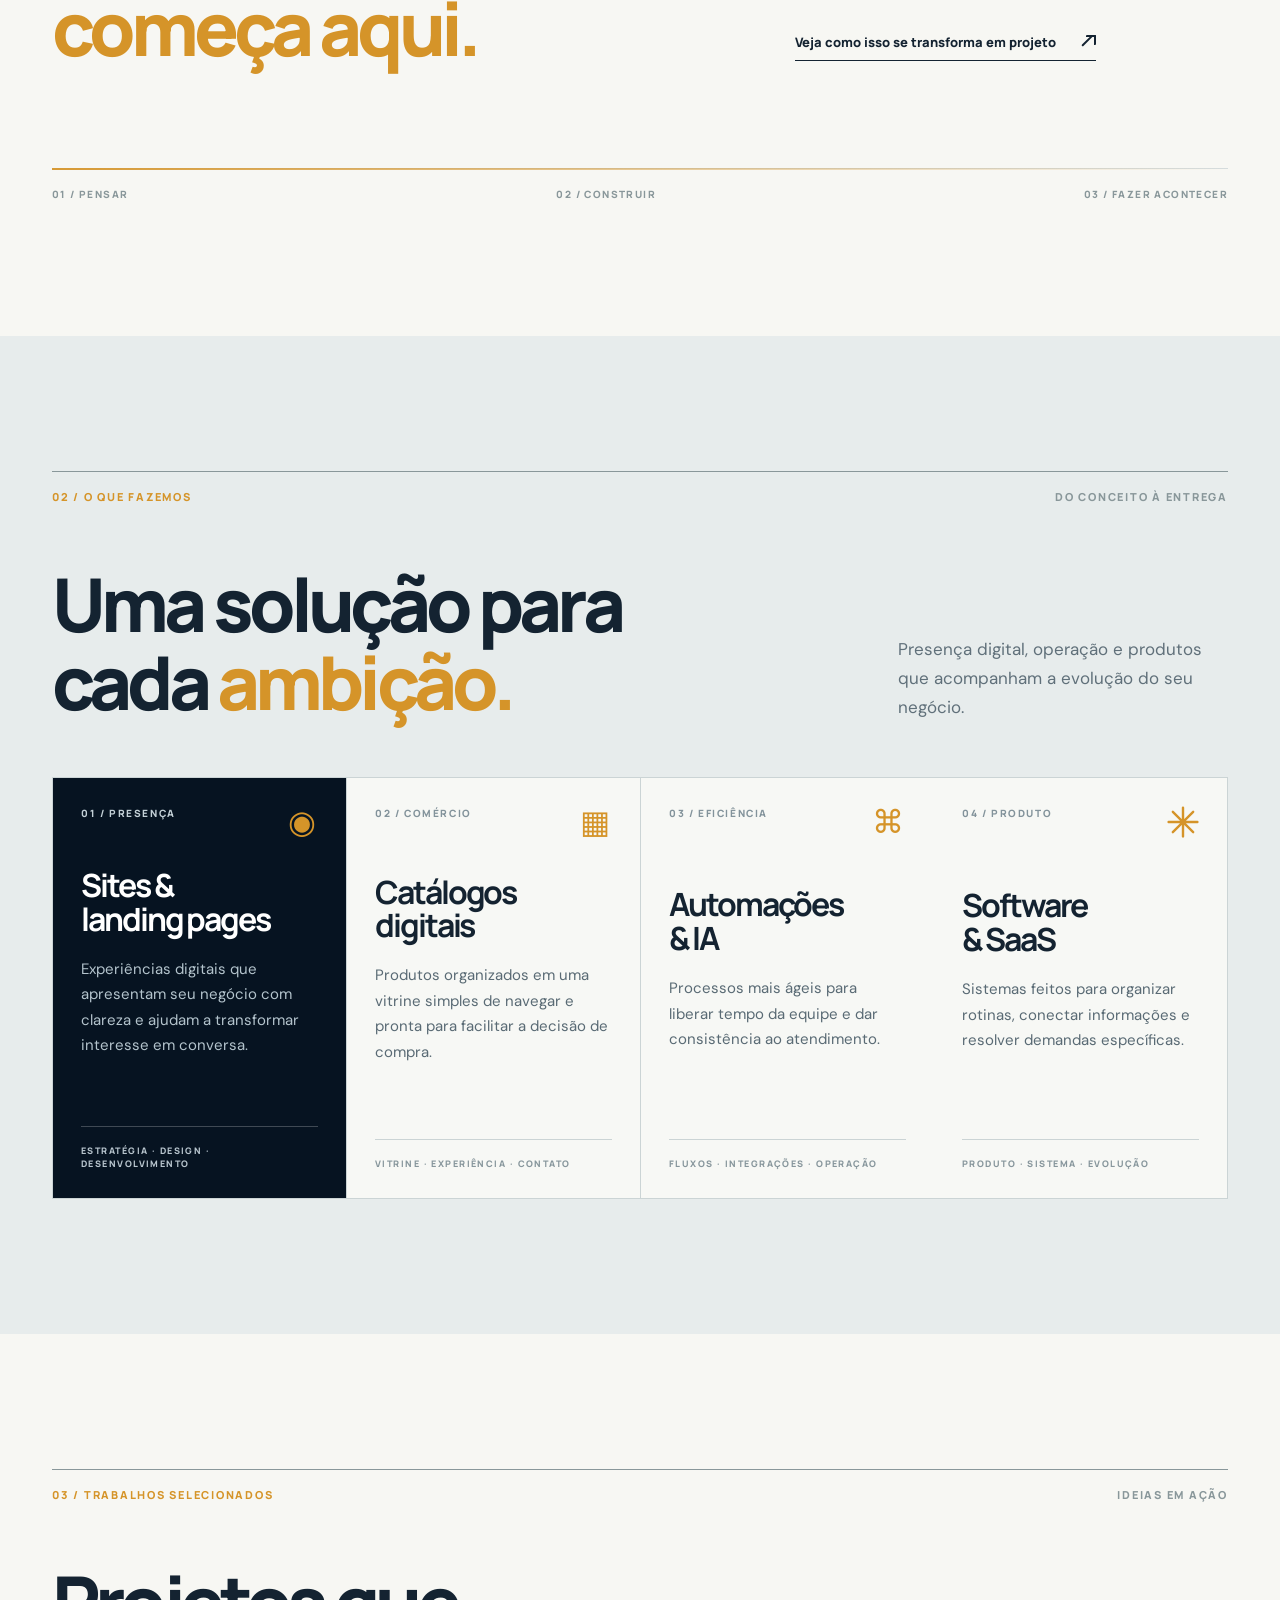
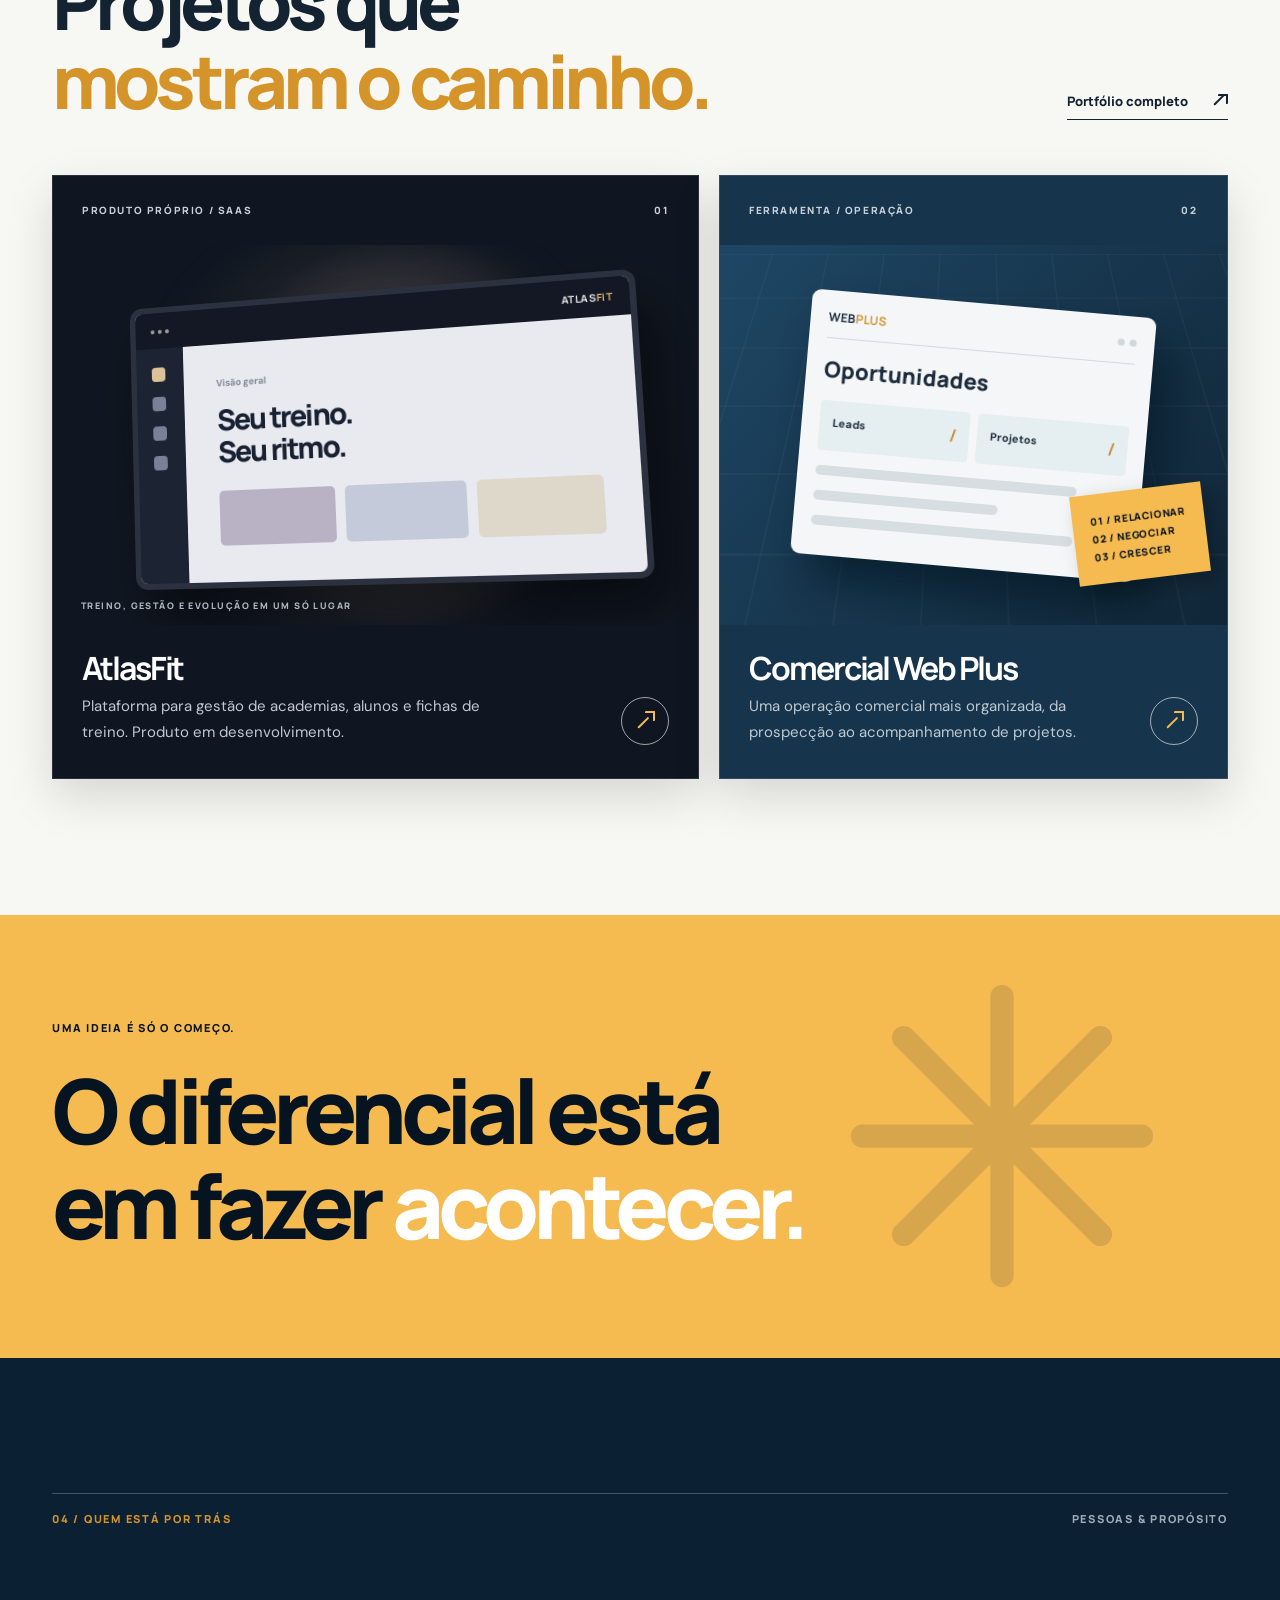
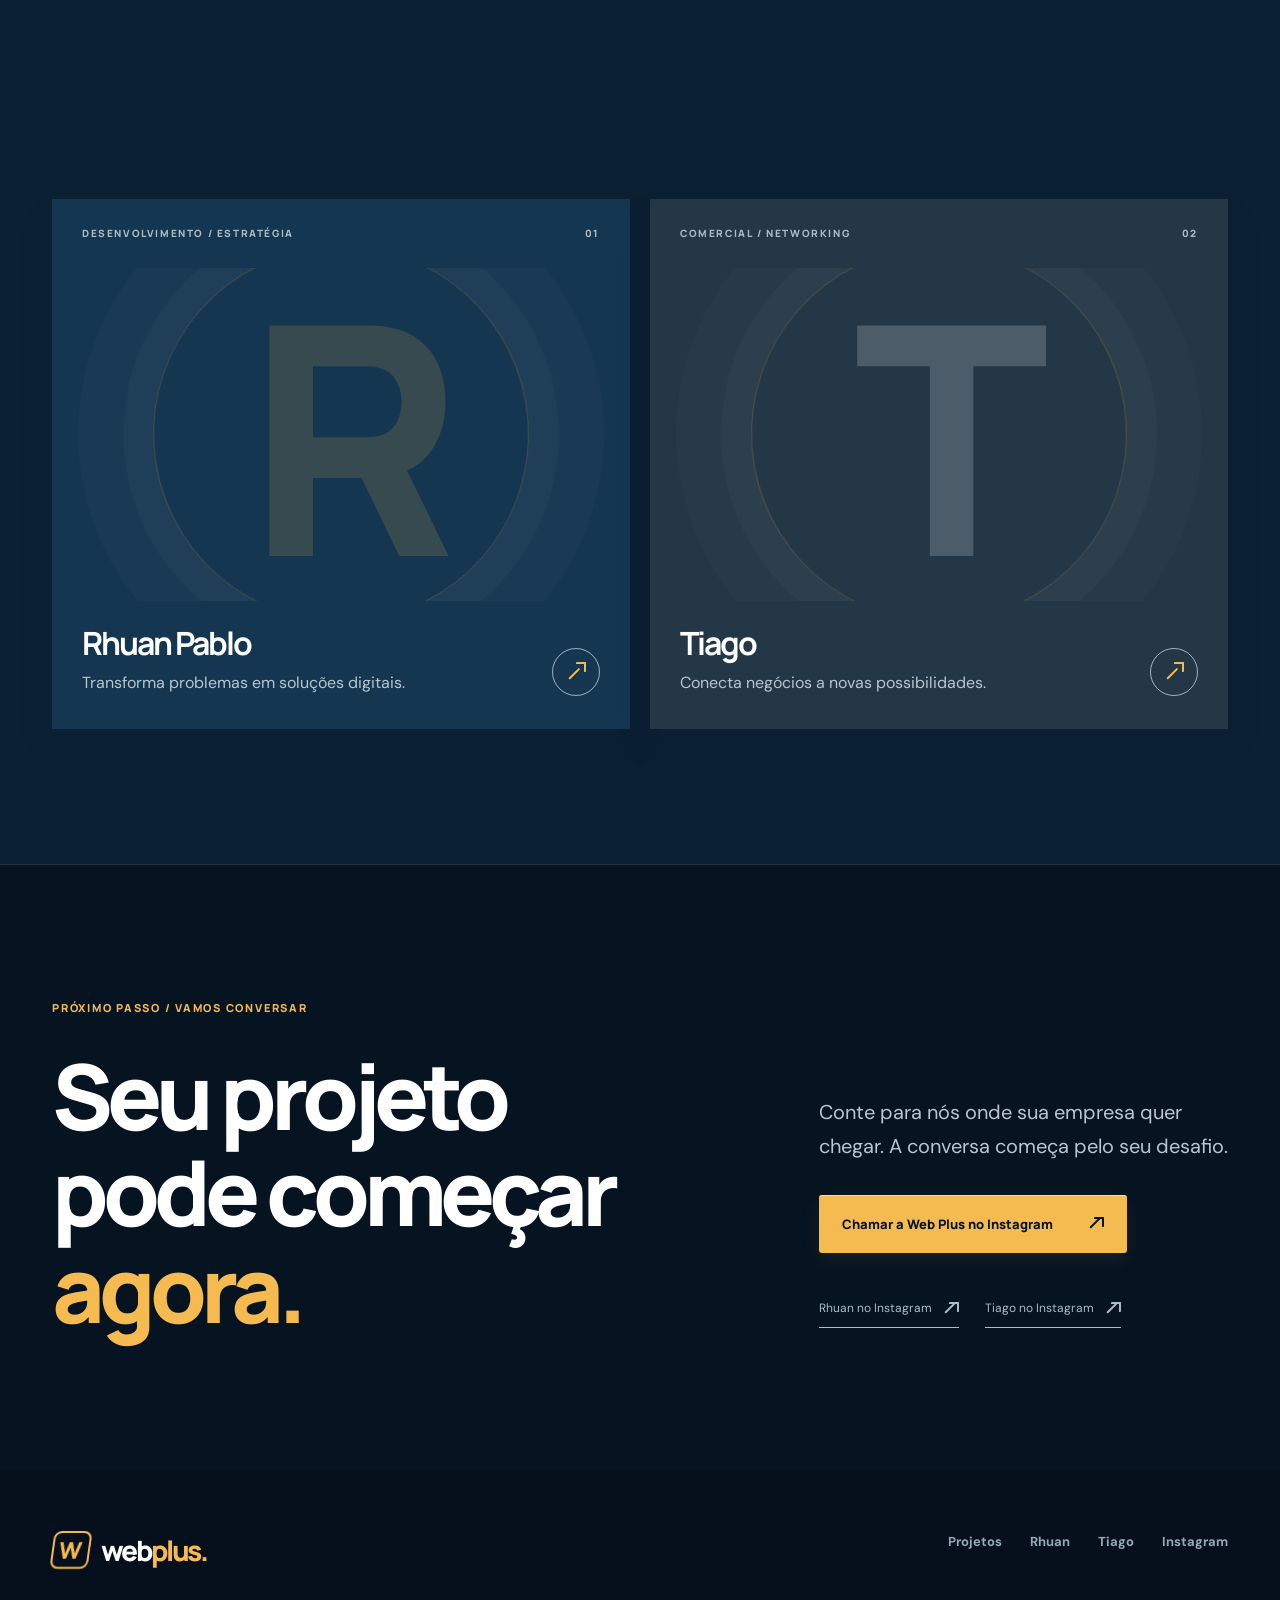
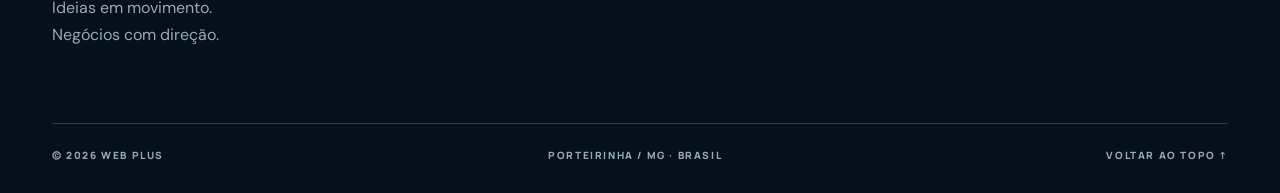
==== commit 2fd951aa: "Replace the landing intro with an original 34-second Web Plus 3D film" ====
--- a/index.html
+++ b/index.html
@@ -1,4 +1,4 @@
-<!doctype html><html lang="pt-BR"><head><meta charset="utf-8"><meta name="viewport" content="width=device-width,initial-scale=1"><meta name="theme-color" content="#061321"><meta name="description" content="Web Plus. Sites, catálogos, automações e software com direção estratégica. Conheça os projetos e os sócios Rhuan e Tiago."><title>Web Plus — Ideias em movimento</title><link rel="icon" href="assets/favicon.svg" type="image/svg+xml"><link rel="stylesheet" href="style.css"><link rel="stylesheet" href="experience.css"><link rel="stylesheet" href="motion.css"></head><body>
+<!doctype html><html lang="pt-BR"><head><meta charset="utf-8"><meta name="viewport" content="width=device-width,initial-scale=1"><meta name="theme-color" content="#061321"><meta name="description" content="Web Plus. Sites, catálogos, automações e software com direção estratégica. Conheça os projetos e os sócios Rhuan e Tiago."><title>Web Plus — Ideias em movimento</title><link rel="icon" href="assets/favicon.svg" type="image/svg+xml"><link rel="stylesheet" href="style.css"><link rel="stylesheet" href="experience.css"><link rel="stylesheet" href="motion.css"><link rel="stylesheet" href="ident.css"><link rel="preload" as="image" href="assets/ident/signature.webp"></head><body>
 <a class="skip" href="#conteudo">Ir para o conteúdo</a><header class="header"><div class="shell nav"><a class="brand" href="index.html" aria-label="Web Plus — início"><span class="brand-icon">W</span><span>web<span>plus</span><i>.</i></span></a><nav id="site-nav" class="nav-links" aria-label="Navegação principal"><a href="index.html" aria-current="page">Início</a><a href="portfolio.html">Projetos</a><a href="rhuan.html">Rhuan</a><a href="tiago.html">Tiago</a></nav><a class="nav-contact" href="https://www.instagram.com/_webplus/" target="_blank" rel="noopener noreferrer">Fale com a Web Plus <span class="arrow">↗</span></a><button class="menu-toggle" aria-label="Abrir menu" aria-controls="site-nav" aria-expanded="false" type="button"><span></span><span></span></button></div></header>
 <main id="conteudo"><section class="hero"><div class="shell hero-grid"><div class="hero-content"><p class="overline"><span class="spark"></span> ESTÚDIO DIGITAL · MINAS GERAIS</p><h1>Digital para<br><span>ir além<span class="period">.</span></span></h1><p class="hero-lead">Tiramos boas ideias do papel e colocamos negócios em movimento. Estratégia, desenvolvimento e visão comercial no mesmo time.</p><div class="hero-actions"><a class="button button-gold" href="portfolio.html">Explore o que criamos <span class="arrow">↗</span></a><a class="quiet-link" href="#sobre">Conheça a Web Plus <span>↓</span></a></div><div class="hero-index"><span>01 — 04</span><span class="dash"></span><span>DESENVOLVER · CONECTAR · EVOLUIR</span></div></div><div class="hero-stage"><div class="stage-ring ring-outer"></div><div class="stage-ring ring-inner"></div><span class="stage-note stage-note-top">PRESENÇA<br>QUE MARCA</span><div class="brand-plate"><img src="assets/webplus.jpg" width="768" height="768" alt="Identidade visual Web Plus em azul escuro e dourado"></div><div class="stage-stamp"><span>WEB PLUS</span><strong>W<span class="arrow">↗</span></strong><span>DIGITAL · MG</span></div><span class="stage-note stage-note-bottom">ESTRATÉGIA<br>EM CADA DETALHE</span></div></div><div class="scroll-hint">ROLE PARA EXPLORAR <span>↓</span></div></section>
 <div class="ribbon"><div class="shell ribbon-inner"><span>SITES QUE COMUNICAM</span><b><svg class="brand-star" viewBox="0 0 40 40" aria-hidden="true" focusable="false"><path d="M20 2v36M2 20h36M7.3 7.3l25.4 25.4M32.7 7.3L7.3 32.7" fill="none" stroke="currentColor" stroke-width="3" stroke-linecap="round"/></svg></b><span>SISTEMAS QUE RESOLVEM</span><b><svg class="brand-star" viewBox="0 0 40 40" aria-hidden="true" focusable="false"><path d="M20 2v36M2 20h36M7.3 7.3l25.4 25.4M32.7 7.3L7.3 32.7" fill="none" stroke="currentColor" stroke-width="3" stroke-linecap="round"/></svg></b><span>CONEXÕES QUE MOVEM</span></div></div>
@@ -8,4 +8,4 @@
 <section class="manifesto"><div class="shell manifesto-inner"><span>UMA IDEIA É SÓ O COMEÇO.</span><h2>O diferencial está<br>em fazer <em>acontecer.</em></h2><span class="manifesto-mark"><svg class="brand-star" viewBox="0 0 40 40" aria-hidden="true" focusable="false"><path d="M20 2v36M2 20h36M7.3 7.3l25.4 25.4M32.7 7.3L7.3 32.7" fill="none" stroke="currentColor" stroke-width="3" stroke-linecap="round"/></svg></span></div></section>
 <section class="section team-section"><div class="shell"><div class="section-kicker"><span>04 / QUEM ESTÁ POR TRÁS</span><span>PESSOAS & PROPÓSITO</span></div><div class="section-title-row"><h2>Dois olhares.<br><em>Uma só direção.</em></h2><p>Tecnologia e relacionamento trabalhando juntos para fazer cada projeto avançar.</p></div><div class="team-grid"><a class="person-card" href="rhuan.html"><div class="person-top"><span>DESENVOLVIMENTO / ESTRATÉGIA</span><span>01</span></div><div class="person-portrait"><span>R</span><span class="portrait-orbit"></span></div><div class="person-bottom"><div><h3>Rhuan Pablo</h3><p>Transforma problemas em soluções digitais.</p></div><span class="round-link arrow">↗</span></div></a><a class="person-card person-alt" href="tiago.html"><div class="person-top"><span>COMERCIAL / NETWORKING</span><span>02</span></div><div class="person-portrait"><span>T</span><span class="portrait-orbit"></span></div><div class="person-bottom"><div><h3>Tiago</h3><p>Conecta negócios a novas possibilidades.</p></div><span class="round-link arrow">↗</span></div></a></div></div></section>
 <section class="contact-section" id="contato"><div class="shell contact-layout"><div><p class="overline">PRÓXIMO PASSO / VAMOS CONVERSAR</p><h2>Seu projeto<br>pode começar<br><em>agora.</em></h2></div><div class="contact-side"><p>Conte para nós onde sua empresa quer chegar. A conversa começa pelo seu desafio.</p><a class="button button-gold" href="https://www.instagram.com/_webplus/" target="_blank" rel="noopener noreferrer">Chamar a Web Plus no Instagram <span class="arrow">↗</span></a><div class="socials"><a href="https://www.instagram.com/rhuan_santosz/" target="_blank" rel="noopener noreferrer">Rhuan no Instagram <span class="arrow">↗</span></a><a href="https://www.instagram.com/tiago_b4rbosa/" target="_blank" rel="noopener noreferrer">Tiago no Instagram <span class="arrow">↗</span></a></div></div></div></section></main>
-<footer class="footer"><div class="shell footer-grid"><div><a class="brand" href="index.html"><span class="brand-icon">W</span><span>web<span>plus</span><i>.</i></span></a><p>Ideias em movimento.<br>Negócios com direção.</p></div><nav aria-label="Rodapé"><a href="portfolio.html">Projetos</a><a href="rhuan.html">Rhuan</a><a href="tiago.html">Tiago</a><a href="https://www.instagram.com/_webplus/" target="_blank" rel="noopener noreferrer">Instagram</a></nav><div class="footer-bottom"><span>© <span class="year">2026</span> WEB PLUS</span><span>PORTEIRINHA / MG · BRASIL</span><a href="#conteudo">VOLTAR AO TOPO ↑</a></div></div></footer><script src="script.js" defer></script><script src="experience.js" defer></script><script src="motion.js" defer></script></body></html>
+<footer class="footer"><div class="shell footer-grid"><div><a class="brand" href="index.html"><span class="brand-icon">W</span><span>web<span>plus</span><i>.</i></span></a><p>Ideias em movimento.<br>Negócios com direção.</p></div><nav aria-label="Rodapé"><a href="portfolio.html">Projetos</a><a href="rhuan.html">Rhuan</a><a href="tiago.html">Tiago</a><a href="https://www.instagram.com/_webplus/" target="_blank" rel="noopener noreferrer">Instagram</a></nav><div class="footer-bottom"><span>© <span class="year">2026</span> WEB PLUS</span><span>PORTEIRINHA / MG · BRASIL</span><a href="#conteudo">VOLTAR AO TOPO ↑</a></div></div></footer><script src="script.js" defer></script><script src="experience.js" defer></script><script src="ident.js" defer></script><script src="motion.js" defer></script></body></html>
--- a/experience.css
+++ b/experience.css
@@ -1,10 +1,5 @@
 /* Depth, pacing and interaction across the Web Plus experience. */
 .header{position:sticky;top:0;transition:box-shadow .35s,background .35s}.header.scrolled{background:#061321ed;backdrop-filter:blur(18px);box-shadow:0 12px 40px #02091235}.nav-links a{font-size:14px}.service-card,.work-card,.person-card,.profile-card{transition:transform .5s cubic-bezier(.22,1,.36,1),box-shadow .5s,border-color .5s}.work-card{border:1px solid #ffffff1c;box-shadow:0 18px 45px #0002}.person-card{box-shadow:0 18px 40px #0b1e3212}.service-card{position:relative;overflow:hidden}.service-card:after{content:'';position:absolute;inset:0;pointer-events:none;background:radial-gradient(ellipse at top right,#f5ba5015,transparent 60%);opacity:0;transition:opacity .4s}.button{transition:transform .25s,box-shadow .25s}.button-gold{box-shadow:0 6px 20px #f5ba5014,inset 0 1px 0 #fff7}.hero-lead{max-width:580px}.brand-plate{box-shadow:0 40px 100px #0007,0 0 80px #f5ba5009}.section[id]{scroll-margin-top:110px}.ornament,.manifesto-mark,.ribbon b,.service-glyph{font-variant-emoji:text}.experience-replay{display:flex;align-items:center;gap:12px;margin-top:28px;border:0;background:none;color:#f3f5f7;padding:12px 0;font-size:14px}.experience-replay small{color:#9caebb;font-size:12px;border-left:1px solid #ffffff30;padding-left:12px}.play-symbol{width:32px;height:32px;border:1px solid #f5ba5080;border-radius:50%;display:grid;place-items:center}.play-symbol:after{content:'';border-left:7px solid var(--gold);border-top:4px solid transparent;border-bottom:4px solid transparent;margin-left:2px}.reveal{transition:opacity .8s var(--reveal-delay,0ms),transform .8s cubic-bezier(.22,1,.36,1) var(--reveal-delay,0ms)}.reveal:not(.is-visible){opacity:0;transform:translateY(28px)}
 @media(hover:hover) and (prefers-reduced-motion:no-preference){.work-card:hover,.person-card:hover{transform:translateY(-8px);box-shadow:0 30px 65px #020c2633}.service-card:hover:after{opacity:1}.profile-card:hover{transform:translateY(-5px);box-shadow:0 20px 40px #020c261a}.button:hover{transform:translateY(-3px);box-shadow:0 12px 36px #f5ba5030}}
-html.film-open{overflow:hidden}.brand-film{position:fixed;inset:0;border:0;margin:0;padding:0;width:100%;max-width:none;height:100%;height:100dvh;max-height:none;background:#040c16;color:#f7f8fc;overflow:hidden;font-family:'DM Sans',Arial,sans-serif}.brand-film::backdrop{background:#040c16}.brand-film[open]{display:grid;grid-template-rows:auto 1fr auto}.film-ambient{position:absolute;inset:0;overflow:hidden;pointer-events:none;background:radial-gradient(ellipse at 75% 35%,#1a3b563b,transparent 55%),radial-gradient(ellipse at 15% 85%,#b77a2715,transparent 50%)}.film-ambient:before{content:'';position:absolute;inset:-30%;background:conic-gradient(from 0deg at 50% 50%,transparent 0 42%,#dba53d0d 48%,transparent 53% 90%,#5ba8ff0c 96%,transparent);animation:film-orbit 38s linear infinite}.film-ambient:after{content:'';position:absolute;inset:0;background-image:linear-gradient(#ffffff03 1px,transparent 1px),linear-gradient(90deg,#ffffff03 1px,transparent 1px);background-size:80px 80px;mask-image:radial-gradient(ellipse,#000,transparent 75%)}.film-top{position:relative;z-index:3;display:flex;align-items:center;justify-content:space-between;gap:20px;padding:24px 4vw;border-bottom:1px solid #ffffff12}.film-signature{font:800 27px Manrope,Arial,sans-serif;letter-spacing:-1.5px}.film-signature span{color:var(--gold)}.film-descriptor{font-size:12px;letter-spacing:.2em;color:#a7b7c6}.film-skip,.film-pause{border:1px solid #ffffff35;border-radius:30px;background:#ffffff04;color:#e9edf3;padding:10px 20px;font-size:14px;min-height:44px}.film-skip:hover,.film-pause:hover{background:#ffffff12;border-color:#f5ba5070}.film-stage{position:relative;min-height:0}.film-scene{position:absolute;inset:0;display:grid;grid-template-columns:1fr 1fr;gap:4vw;align-items:center;padding:24px 8vw;opacity:0;visibility:hidden;transform:translateY(25px) scale(.98);filter:blur(8px);transition:opacity .8s,transform 1.3s cubic-bezier(.22,1,.36,1),filter 1s,visibility .8s}.film-scene.active{opacity:1;visibility:visible;transform:none;filter:none}.film-scene h2{font-size:clamp(38px,5.1vw,82px);line-height:1.08;letter-spacing:-.065em}.film-scene h2 em{color:#f5ba50;font-style:normal;background:linear-gradient(110deg,#bd7e28,#ffde91 48%,#e6a63c);background-clip:text;-webkit-background-clip:text;-webkit-text-fill-color:transparent}.film-copy p,.film-people p,.film-end p{font-size:clamp(16px,1.4vw,21px);color:#b7c6d3;margin-top:25px;max-width:500px}.film-eyebrow{display:block;font-size:12px;letter-spacing:.18em;color:#ccb583;margin-bottom:26px}.film-logo-art{position:relative;width:min(32vw,420px);aspect-ratio:1;justify-self:center;display:grid;place-items:center;perspective:1000px}.film-logo-art img{width:84%;border:1px solid #d4a65435;box-shadow:0 35px 75px #0009;position:relative;z-index:1;transform:rotateY(-12deg) rotateZ(-5deg);animation:film-logo-float 8s ease-in-out infinite}.film-orbit{position:absolute;inset:-10%;border:1px solid #bca16a50;border-radius:50%;transform:rotateX(58deg) rotate(-30deg);animation:film-orbit 20s linear infinite}.orbit-two{inset:-20%;border-style:dashed;border-color:#81b6e025;animation-direction:reverse}.logo-halo{position:absolute;inset:-5%;background:radial-gradient(#dfad4533,transparent 65%);filter:blur(30px)}.scene-1,.scene-4,.scene-5{grid-template-columns:1fr}.film-type{position:relative;z-index:1;display:grid;grid-template-columns:1.4fr 1fr;align-items:end;gap:0 5vw}.film-type>.film-eyebrow{grid-column:1/-1}.film-type h2{font-size:clamp(50px,7.6vw,118px)}.film-values{display:grid;gap:20px;padding-bottom:12px}.film-values span{padding:18px 0;border-top:1px solid #ffffff25;color:#b9c9d6;font-size:clamp(16px,1.6vw,24px)}.feeling-rings{position:absolute;right:-5%;top:0;width:55%;aspect-ratio:1;opacity:.5}.feeling-rings i{position:absolute;inset:10%;border:1px solid #f5ba5020;border-radius:50%;box-shadow:inset 0 0 60px #f5ba5007}.feeling-rings i:nth-child(2){inset:20%}.feeling-rings i:nth-child(3){inset:30%;background:#f5ba5005}.film-product{min-width:0;perspective:1000px}.film-product>.atlas-visual,.film-product>.crm-visual{height:330px;border:1px solid #ffffff20;border-radius:12px;box-shadow:0 35px 80px #0008;transform:rotateY(-10deg) rotateX(4deg);overflow:hidden}.film-product .atlas-screen{width:85%}.film-product .crm-floating{right:2%}.film-caption{display:block;text-align:center;color:#879aaa;font-size:12px;margin-top:22px}.film-tag{display:inline-block;margin-top:25px;border:1px solid #f5ba5040;padding:6px 14px;border-radius:30px;color:#dfc58e;font-size:13px}.film-people{max-width:1000px;width:100%;margin:auto}.film-founders{display:grid;grid-template-columns:1fr 1fr;gap:50px;margin-top:32px}.film-founders>div{display:flex;gap:24px;align-items:center;border-top:1px solid #f5ba5060;padding-top:22px}.film-founders b{font:700 clamp(32px,4vw,60px) Manrope,Arial,sans-serif;letter-spacing:-.06em}.film-founders span{color:#adbfcd;font-size:16px;line-height:1.5}.film-end{text-align:center}.film-end h2{font-size:clamp(44px,6.3vw,96px)}.film-end p{margin:24px auto}.film-enter{background:linear-gradient(120deg,#f9cf7d,#eeb049);color:#091522;border:1px solid #ffe2a0;border-radius:50px;padding:15px 32px;min-height:48px;font-weight:700;box-shadow:0 10px 50px #dca64525}.film-controls{position:relative;z-index:3;padding:16px 4vw max(24px,env(safe-area-inset-bottom));background:linear-gradient(transparent,#030b14)}.film-control-row{display:flex;align-items:center;justify-content:space-between;gap:20px;margin-bottom:16px}.film-current{font-size:13px;letter-spacing:.1em;color:#d0ba8f}.film-time{font-size:13px;font-variant-numeric:tabular-nums;color:#96a9ba}.film-chapters{display:grid;grid-template-columns:repeat(6,1fr);gap:12px}.film-chapters button{border:0;background:none;color:#8495a5;text-align:left;padding:10px 0;position:relative;min-height:44px;font-size:12px}.film-chapters button[aria-current]{color:#f5cd83}.film-chapters button:before,.film-chapters i{position:absolute;bottom:0;left:0;width:100%;height:2px;background:#ffffff20;content:''}.film-chapters i{background:#edbb62;transform:scaleX(var(--chapter-progress,0));transform-origin:left;box-shadow:0 0 12px #f5ba5060}.film-paused *, .film-paused *:before{animation-play-state:paused!important}
-@keyframes film-orbit{to{transform:rotate(360deg)}}@keyframes film-logo-float{0%,100%{transform:rotateY(-12deg) rotateZ(-5deg) translateY(0)}50%{transform:rotateY(6deg) rotateZ(-2deg) translateY(-12px)}}
-@media(max-width:760px){.film-top{padding:16px 20px}.film-descriptor{display:none}.film-scene{padding:20px 24px;gap:20px}.scene-0{grid-template-columns:1fr;align-content:center;text-align:center;gap:25px}.film-logo-art{width:min(38vw,210px)}.film-copy p{margin-top:16px}.scene-0 .film-copy p{margin-left:auto;margin-right:auto}.film-scene h2{font-size:clamp(32px,7.8vw,50px)}.film-eyebrow{font-size:10px;margin-bottom:16px;letter-spacing:.14em}.film-type{display:block}.film-type h2{font-size:clamp(48px,11vw,80px)}.film-values{gap:0;margin-top:18px}.film-values span{padding:8px 0;font-size:15px}.scene-2,.scene-3{grid-template-columns:1fr;align-content:center;gap:22px}.film-product>.atlas-visual,.film-product>.crm-visual{height:210px;max-width:440px;margin:auto}.film-product .atlas-screen{height:180px;max-width:320px}.film-product .crm-mock{transform:scale(.76);transform-origin:center;width:85%;margin-top:-18px}.film-product .visual-label,.film-product .crm-floating{display:none}.film-caption{margin-top:8px;font-size:10px}.film-product .screen-content strong{font-size:20px}.film-tag{margin-top:12px;font-size:11px}.film-founders{gap:20px;margin-top:24px}.film-founders>div{display:block}.film-founders b{font-size:36px;display:block;margin-bottom:12px}.film-founders span{font-size:14px}.film-people p{font-size:15px}.film-controls{padding:12px 20px max(18px,env(safe-area-inset-bottom))}.film-chapters{gap:7px}.film-chapters button span{display:none}.film-chapters button{min-height:20px}.film-control-row{margin-bottom:4px}.film-end h2{font-size:clamp(38px,9vw,64px)}.film-skip{font-size:13px;padding:8px 14px}}
-@media(max-height:650px){.film-top{padding-top:10px;padding-bottom:10px}.film-scene{padding-top:12px;padding-bottom:12px}.film-logo-art{width:min(25vh,250px)}.scene-0{grid-template-columns:1fr 1fr;text-align:left}.film-scene h2{font-size:clamp(28px,5vh,52px)}.film-eyebrow{margin-bottom:10px}.film-copy p{font-size:15px;margin-top:12px}.film-product>.atlas-visual,.film-product>.crm-visual{height:170px}.scene-2,.scene-3{grid-template-columns:1fr 1fr}.film-caption{font-size:10px}.film-controls{padding-top:5px;padding-bottom:10px}.film-type h2{font-size:clamp(36px,9vh,66px)}.film-values{gap:0}.film-values span{padding:7px 0}.film-founders{margin-top:15px}.film-founders>div{padding-top:12px}.film-people p{margin-top:12px}}
-@media(prefers-reduced-motion:reduce){.reveal:not(.is-visible){opacity:1;transform:none}.film-scene{filter:none;transform:none}.film-logo-art img,.film-product>.atlas-visual,.film-product>.crm-visual{transform:none}.brand-film *, .brand-film *:before{animation:none!important;transition:none!important}}
-.film-logo-art img{height:auto;aspect-ratio:1;object-fit:contain}
-.film-stage{overflow:hidden;isolation:isolate}
+
+@media(prefers-reduced-motion:reduce){.reveal:not(.is-visible){opacity:1;transform:none}}
--- a/ident.css
+++ b/ident.css
@@ -0,0 +1,160 @@
+html.ident-open { overflow: hidden; }
+.ident {
+  --ink: #080e17;
+  --cream: #f8f3e9;
+  --amber: #e9bc70;
+  position: fixed;
+  inset: 0;
+  width: 100%;
+  max-width: none;
+  height: 100%;
+  height: 100dvh;
+  max-height: none;
+  margin: 0;
+  padding: 0;
+  border: 0;
+  color: var(--cream);
+  background: var(--ink);
+  isolation: isolate;
+  overflow: clip;
+  font-family: 'DM Sans', Arial, sans-serif;
+}
+.ident::backdrop { background: #080e17; }
+.ident[open] { display: block; }
+.ident-light, .ident-grain, .ident-rail { position: absolute; inset: 0; pointer-events: none; }
+.ident-light {
+  background: radial-gradient(ellipse at 75% 48%, #283c52 0%, #172535 24%, transparent 61%),
+              radial-gradient(ellipse at 2% 98%, #28231e, transparent 55%), var(--ink);
+}
+.ident-grain {
+  opacity: .048;
+  background-image: url('assets/ident/grain.webp');
+  background-repeat: repeat;
+}
+.ident-rail { width: 100%; height: 100%; opacity: .65; }
+.ident-top, .ident-controls {
+  position: absolute;
+  left: max(6vw, env(safe-area-inset-left));
+  right: max(6vw, env(safe-area-inset-right));
+  display: flex;
+  align-items: center;
+  z-index: 3;
+}
+.ident-top { top: max(5.4vh, calc(env(safe-area-inset-top) + 13px)); justify-content: space-between; }
+.ident-logotype { width: 100px; height: auto; }
+.ident-type { position: absolute; inset: 0; pointer-events: none; }
+.ident-caption {
+  position: absolute;
+  top: 47%;
+  left: 8%;
+  width: 45%;
+  transform: translateY(-40%);
+  opacity: 0;
+}
+.ident-label {
+  display: block;
+  color: #dec18f;
+  font-weight: 600;
+  font-size: clamp(.72rem, 1vw, .88rem);
+  letter-spacing: .11em;
+  margin-bottom: 1.35rem;
+}
+.ident-title {
+  font: 500 clamp(3.6rem, 6.8vw, 7.5rem)/.98 Manrope, Arial, sans-serif;
+  letter-spacing: -.077em;
+  color: var(--cream);
+  margin: 0;
+  text-wrap: balance;
+}
+.ident-title em {
+  font: italic 400 1.02em/.98 Georgia, 'Times New Roman', serif;
+  letter-spacing: -.07em;
+  color: #eac685;
+}
+.ident-caption p {
+  color: #cbd2d7;
+  font-size: clamp(1rem,1.45vw,1.34rem);
+  line-height: 1.5;
+  max-width: 30ch;
+  margin-top: 1.45rem;
+  text-wrap: pretty;
+}
+.ident-sculpture {
+  position: absolute;
+  width: min(61vw, 89vh);
+  aspect-ratio: 1;
+  left: 69%;
+  top: 49%;
+  transform: translate(-50%, -50%);
+  pointer-events: none;
+}
+.ident-sculpture img, .ident-sculpture canvas {
+  position: absolute; width: 100%; height: 100%; object-fit: contain; inset: 0;
+}
+.ident-sculpture img { opacity: 0; }
+.ident-sculpture img:first-child { opacity: 1; }
+.ident-controls {
+  bottom: max(5vh, calc(env(safe-area-inset-bottom) + 12px));
+  gap: 16px;
+}
+.ident-controls button {
+  flex: none; width: 44px; height: 44px; border-radius: 50%; border: 1px solid #ffffff47;
+  background: #111c26; color: var(--cream); display: grid; place-items: center;
+}
+.ident-controls button:hover { border-color: var(--amber); }
+.ident-icon { width: 10px; height: 12px; border-left: 3px solid; border-right: 3px solid; }
+.ident-controls button[aria-pressed="true"] .ident-icon {
+  height: 0; width: 0; border: 6px solid transparent; border-left: 10px solid currentColor;
+  border-right-width: 0; margin-left: 2px;
+}
+.ident-clock { font: .78rem/1.2 ui-monospace, monospace; color: #ccd1d3; white-space: nowrap; }
+.ident-track { background: #ffffff22; height: 1px; flex: 1; }
+.ident-track i { display: block; height: 2px; background: var(--amber); transform: scaleX(0); transform-origin: left; }
+.ident-open .stage-ring { animation-play-state: paused; }
+.ident-open .reveal { transition: none; }
+@media (max-width: 720px) and (orientation: portrait) {
+  .ident-sculpture { width: min(105vw,53dvh); left: 52%; top: 34%; }
+  .ident-caption { top: 61%; left: 7%; width: 87%; transform: translateY(-12%); }
+  .ident-title { font-size: clamp(2.35rem,10.8vw,4.7rem); }
+  .ident-label { margin-bottom: .7rem; }
+  .ident-caption p { margin-top: .8rem; font-size: 1rem; }
+  .ident-logotype { width: 85px; }
+}
+@media (max-height: 500px) and (orientation: landscape) {
+  .ident-sculpture { width: 74vh; }
+  .ident-title { font-size: clamp(2rem,9vh,3.6rem); }
+  .ident-label, .ident-caption p { margin-block: .55rem; }
+  .ident-controls { bottom: 9px; }
+  .ident-top { top: 13px; }
+}
+.ident::backdrop { opacity: var(--veil,1); }
+.ident-sculpture video {
+  width: 100%; height: 100%; position: absolute; inset: 0; object-fit: contain;
+  opacity: 0; pointer-events: none;
+}
+.ident-sculpture { mix-blend-mode: screen; }
+.ident-sculpture img { will-change: transform; }
+.ident-top .ident-logotype { transition: opacity .4s; }
+.ident-caption .ident-lockup { width: min(100%, 370px); height: auto; }
+.ident-roles { margin: 1.7rem 0 0; display: grid; gap: .4rem; }
+.ident-roles div { display: grid; grid-template-columns: 4em 1fr; column-gap: .7em; }
+.ident-roles dt { color: var(--amber); }
+.ident-roles dd { margin: 0; color: #cbd2d7; }
+.ident-controls button:focus:not(:focus-visible) { outline: none; }
+@media (max-width:720px) and (orientation:portrait) {
+  .ident-roles { font-size: .95rem; margin-top: 1rem; }
+  .ident-caption .ident-lockup { width: min(78%, 300px); }
+}
+@media (max-height:500px) and (orientation:landscape) {
+  .ident-roles { font-size: .82rem; margin-top: .65rem; }
+}
+@media (prefers-reduced-motion:reduce) {
+  .ident-sculpture img { will-change: auto; }
+}
+@media (max-width:720px) and (max-height:690px) and (orientation:portrait) {
+  .ident-sculpture { width: min(88vw,45dvh); top: 31%; }
+  .ident-caption { top: 56%; }
+  .ident-title { font-size: clamp(2rem,9.6vw,3.4rem); }
+  .ident-roles { gap: .1rem; }
+  .ident-controls { bottom: max(12px,env(safe-area-inset-bottom)); }
+}
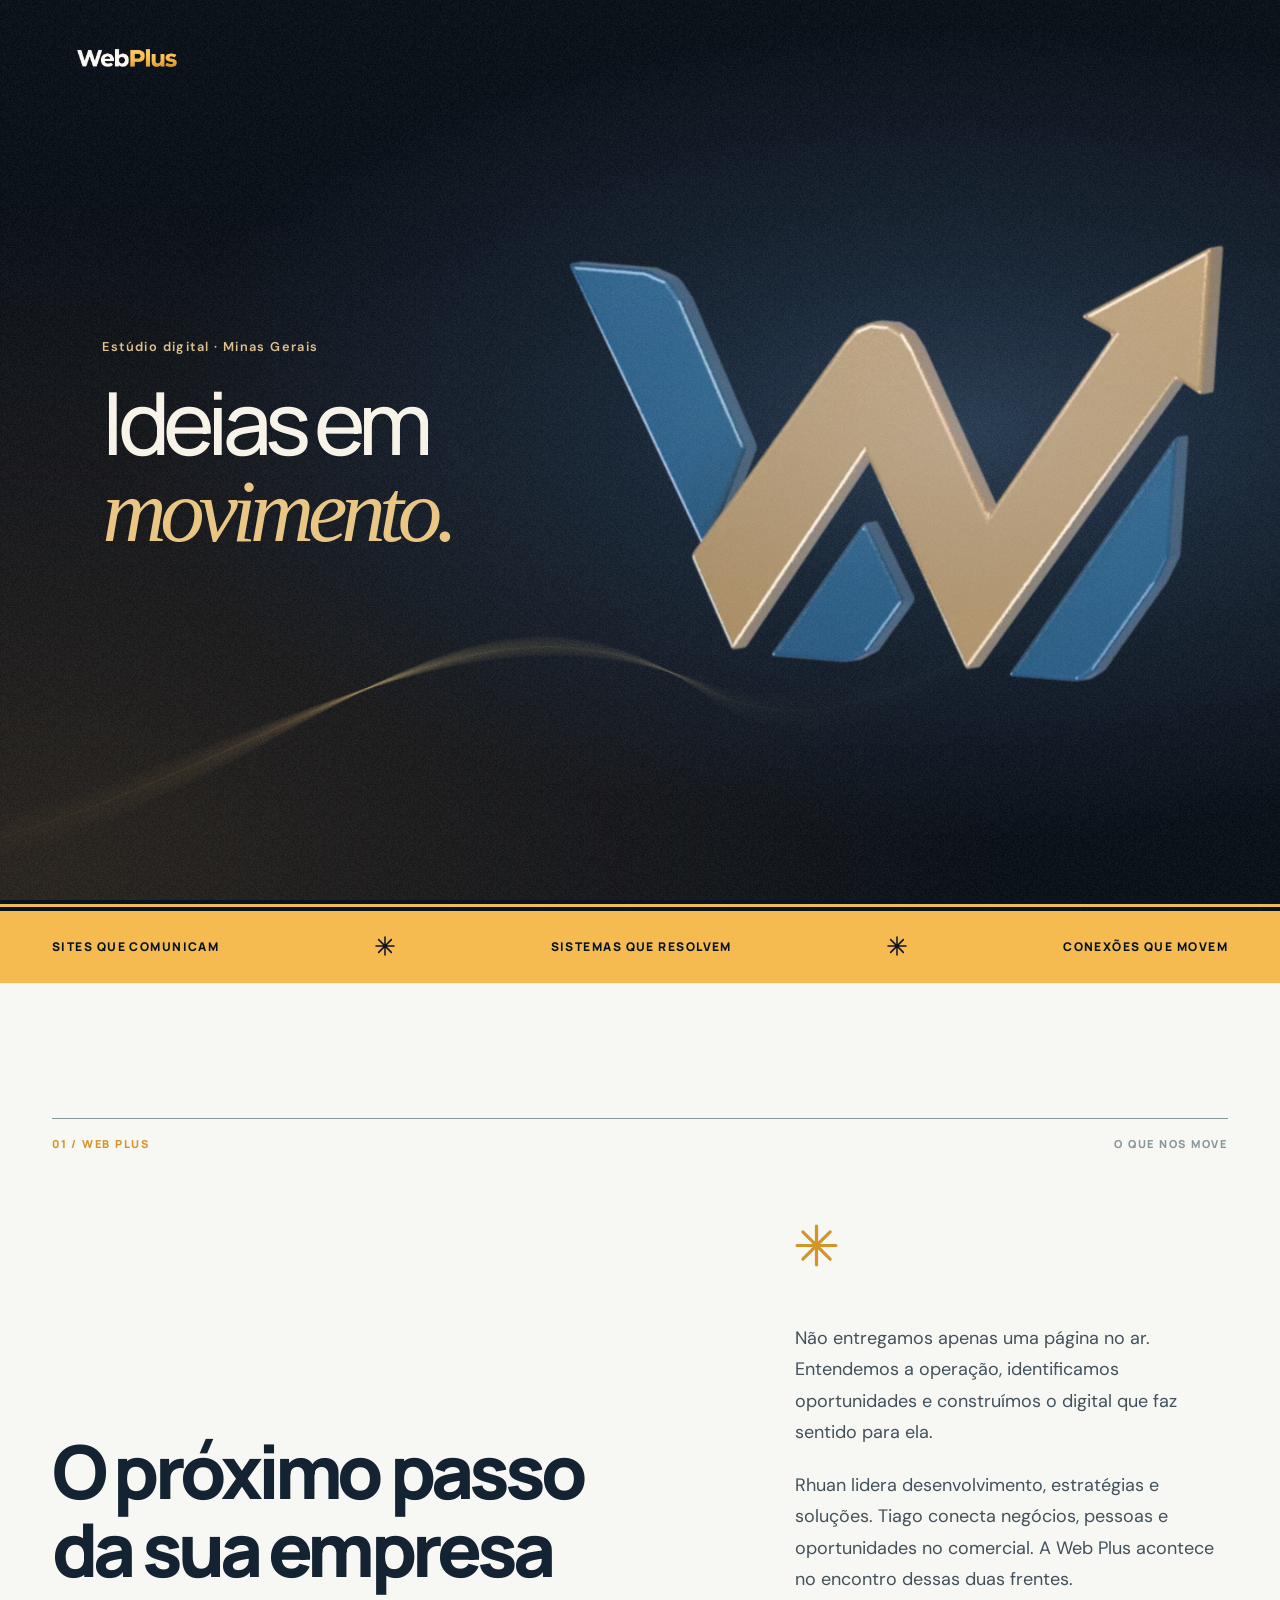
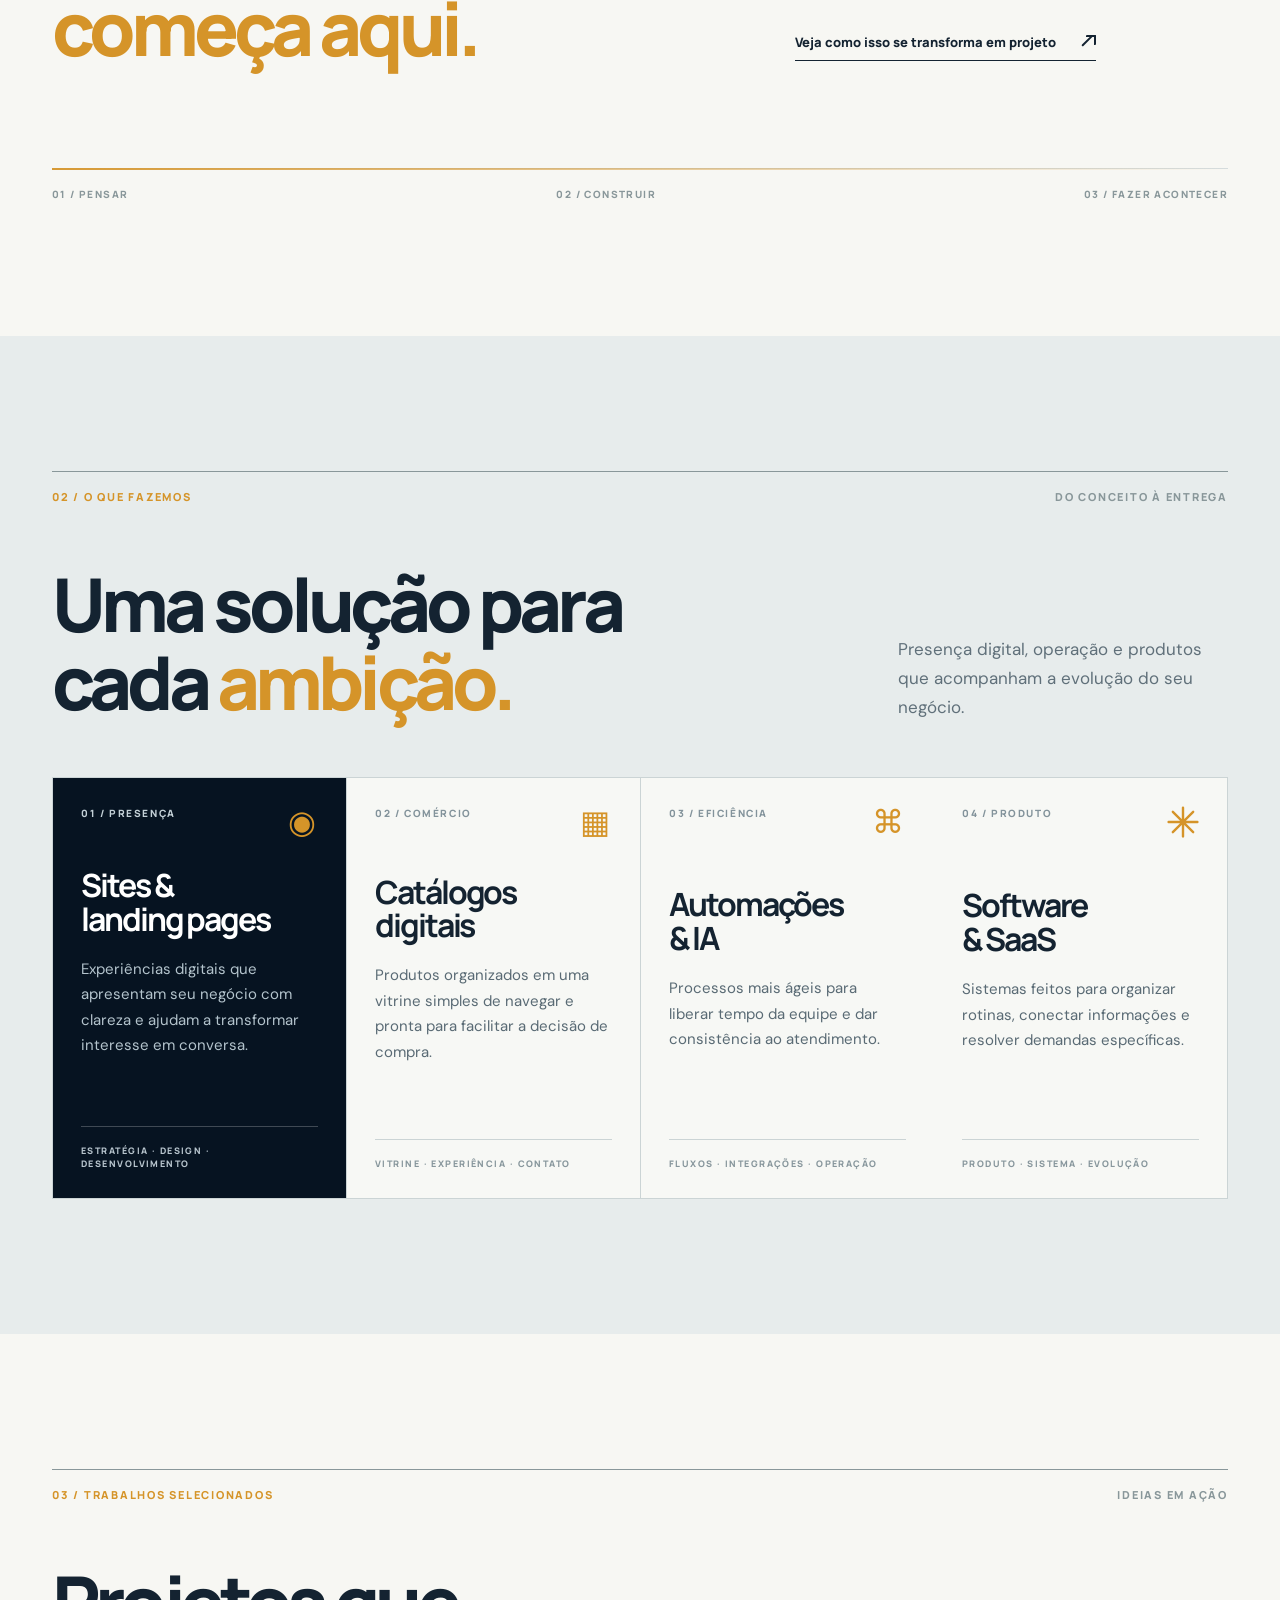
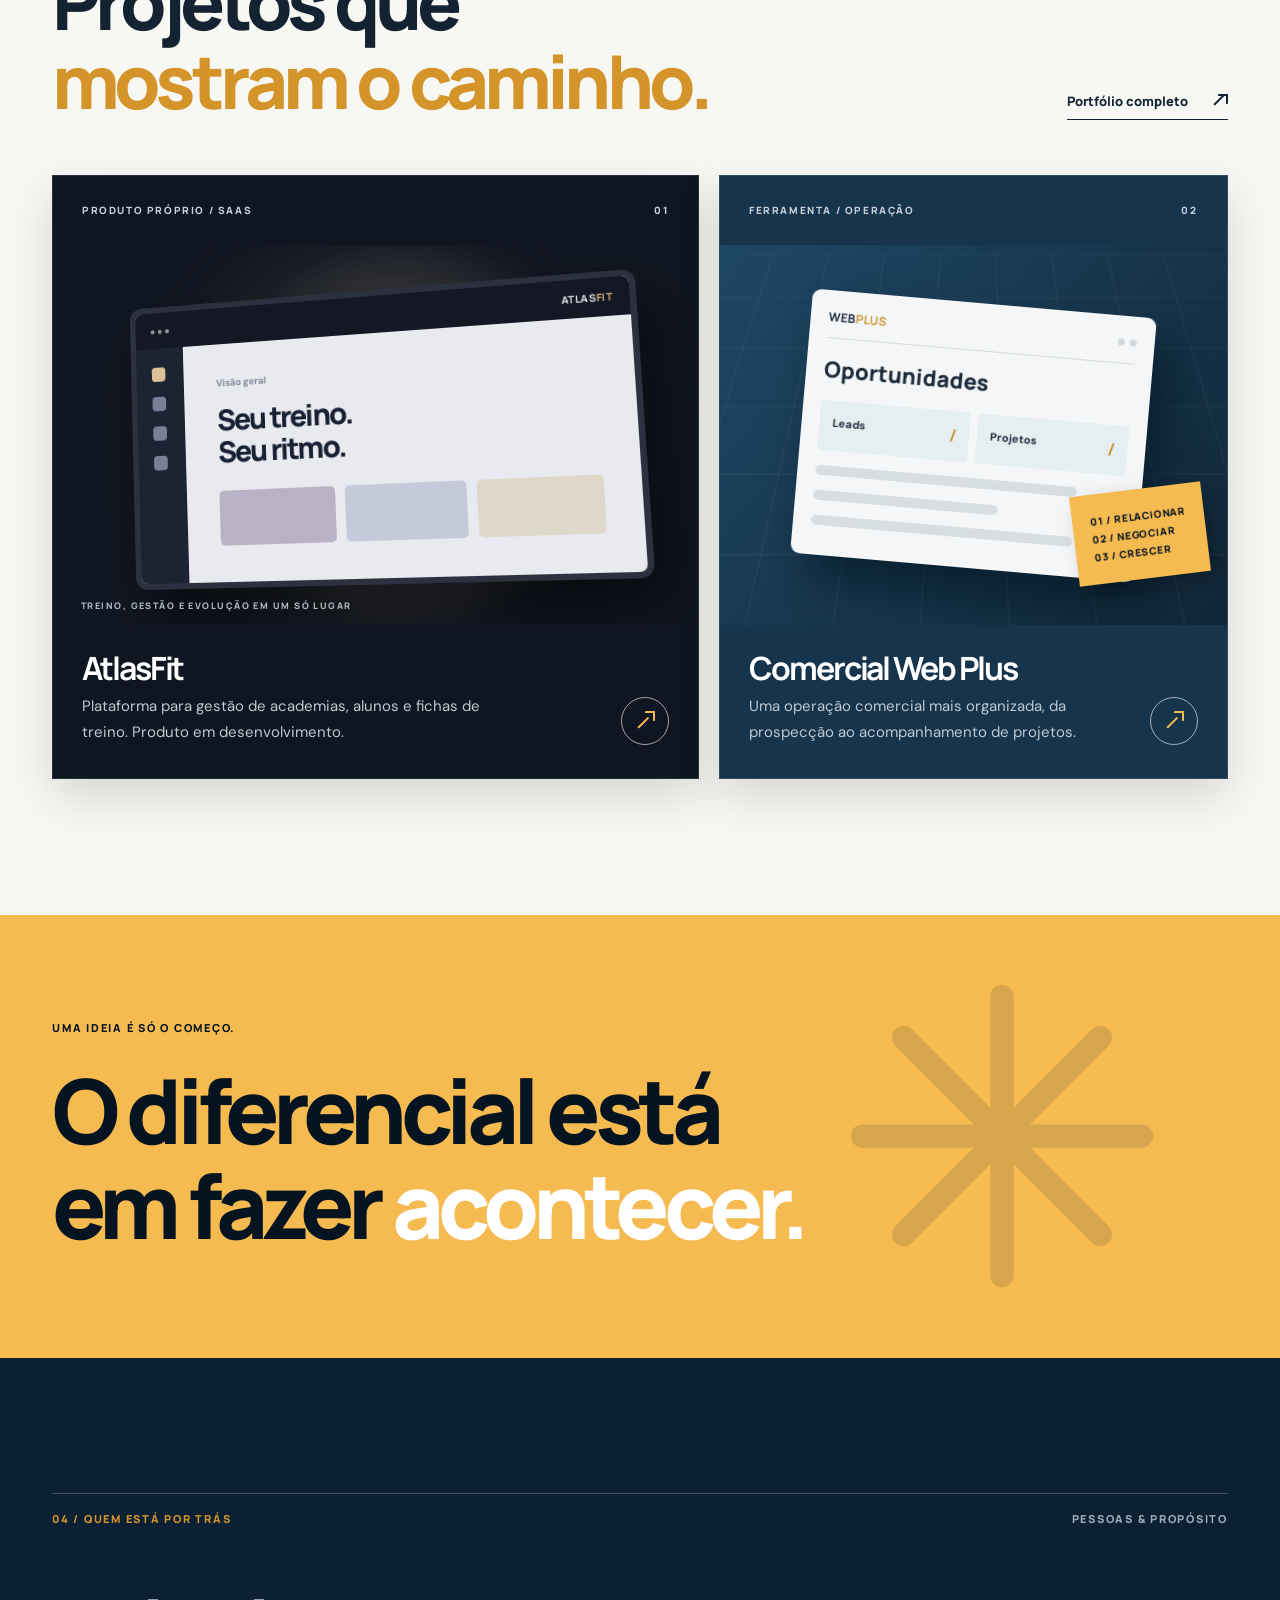
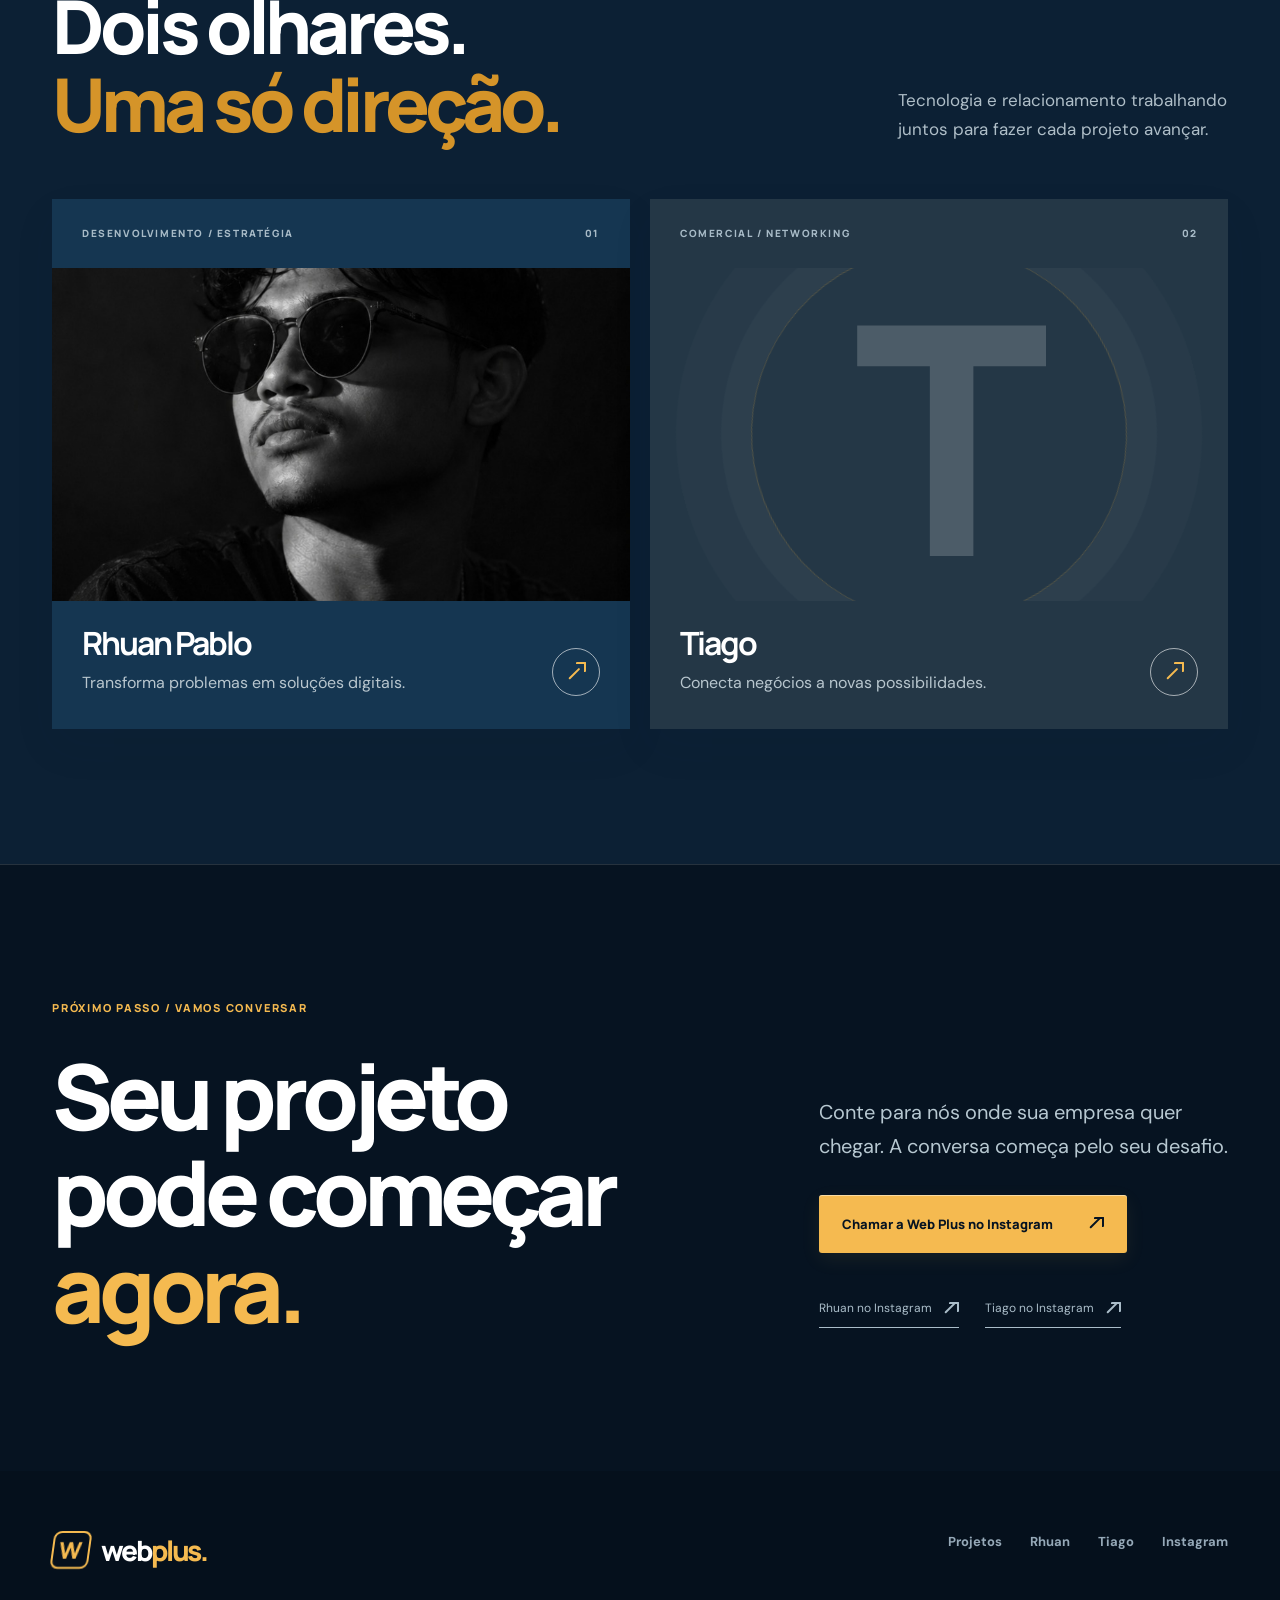
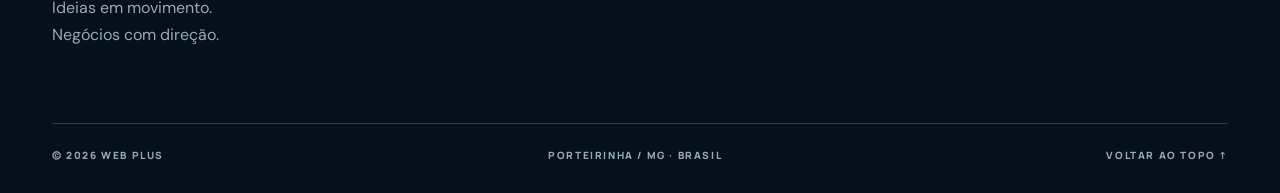
==== commit 86e1117d: "Mostra foto de Rhuan na equipe da página inicial" ====
--- a/index.html
+++ b/index.html
@@ -6,6 +6,6 @@
 <section class="section services-section"><div class="shell"><div class="section-kicker"><span>02 / O QUE FAZEMOS</span><span>DO CONCEITO À ENTREGA</span></div><div class="section-title-row"><h2>Uma solução para<br>cada <em>ambição.</em></h2><p>Presença digital, operação e produtos que acompanham a evolução do seu negócio.</p></div><div class="service-grid"><article class="service-card service-feature"><div class="service-top"><span>01 / PRESENÇA</span><span class="service-glyph">◉</span></div><div><h3>Sites &<br>landing pages</h3><p>Experiências digitais que apresentam seu negócio com clareza e ajudam a transformar interesse em conversa.</p></div><div class="service-bottom">ESTRATÉGIA · DESIGN · DESENVOLVIMENTO</div></article><article class="service-card"><div class="service-top"><span>02 / COMÉRCIO</span><span class="service-glyph">▦</span></div><div><h3>Catálogos<br>digitais</h3><p>Produtos organizados em uma vitrine simples de navegar e pronta para facilitar a decisão de compra.</p></div><div class="service-bottom">VITRINE · EXPERIÊNCIA · CONTATO</div></article><article class="service-card"><div class="service-top"><span>03 / EFICIÊNCIA</span><span class="service-glyph">⌘</span></div><div><h3>Automações<br>& IA</h3><p>Processos mais ágeis para liberar tempo da equipe e dar consistência ao atendimento.</p></div><div class="service-bottom">FLUXOS · INTEGRAÇÕES · OPERAÇÃO</div></article><article class="service-card"><div class="service-top"><span>04 / PRODUTO</span><span class="service-glyph"><svg class="brand-star" viewBox="0 0 40 40" aria-hidden="true" focusable="false"><path d="M20 2v36M2 20h36M7.3 7.3l25.4 25.4M32.7 7.3L7.3 32.7" fill="none" stroke="currentColor" stroke-width="3" stroke-linecap="round"/></svg></span></div><div><h3>Software<br>& SaaS</h3><p>Sistemas feitos para organizar rotinas, conectar informações e resolver demandas específicas.</p></div><div class="service-bottom">PRODUTO · SISTEMA · EVOLUÇÃO</div></article></div></div></section>
 <section class="section work-section" id="projetos"><div class="shell"><div class="section-kicker"><span>03 / TRABALHOS SELECIONADOS</span><span>IDEIAS EM AÇÃO</span></div><div class="section-title-row"><h2>Projetos que<br><em>mostram o caminho.</em></h2><a class="under-link" href="portfolio.html">Portfólio completo <span class="arrow">↗</span></a></div><div class="work-grid"><a class="work-card atlas-card" href="https://www.atlasfit.com.br/" target="_blank" rel="noopener noreferrer"><div class="work-meta"><span>PRODUTO PRÓPRIO / SAAS</span><span>01</span></div><div class="atlas-visual"><div class="atlas-glow"></div><div class="atlas-screen"><div class="screen-bar"><span>● ● ●</span><span>ATLAS<span>FIT</span></span></div><div class="screen-sidebar"><i></i><i></i><i></i><i></i></div><div class="screen-content"><small>Visão geral</small><strong>Seu treino.<br>Seu ritmo.</strong><div class="screen-cards"><b></b><b></b><b></b></div></div></div><span class="visual-label">TREINO, GESTÃO E EVOLUÇÃO EM UM SÓ LUGAR</span></div><div class="work-details"><div><h3>AtlasFit</h3><p>Plataforma para gestão de academias, alunos e fichas de treino. Produto em desenvolvimento.</p></div><span class="round-link arrow" aria-hidden="true">↗</span></div></a><a class="work-card crm-card" href="portfolio.html#comercial"><div class="work-meta"><span>FERRAMENTA / OPERAÇÃO</span><span>02</span></div><div class="crm-visual"><div class="crm-grid"></div><div class="crm-mock"><div class="crm-header"><b>WEB<span>PLUS</span></b><i></i><i></i></div><div class="crm-title">Oportunidades</div><div class="crm-stats"><b>Leads<span>↗</span></b><b>Projetos<span>↗</span></b></div><div class="crm-row"></div><div class="crm-row short"></div><div class="crm-row"></div></div><span class="crm-floating">01 / RELACIONAR<br>02 / NEGOCIAR<br>03 / CRESCER</span></div><div class="work-details"><div><h3>Comercial Web Plus</h3><p>Uma operação comercial mais organizada, da prospecção ao acompanhamento de projetos.</p></div><span class="round-link arrow" aria-hidden="true">↗</span></div></a></div></div></section>
 <section class="manifesto"><div class="shell manifesto-inner"><span>UMA IDEIA É SÓ O COMEÇO.</span><h2>O diferencial está<br>em fazer <em>acontecer.</em></h2><span class="manifesto-mark"><svg class="brand-star" viewBox="0 0 40 40" aria-hidden="true" focusable="false"><path d="M20 2v36M2 20h36M7.3 7.3l25.4 25.4M32.7 7.3L7.3 32.7" fill="none" stroke="currentColor" stroke-width="3" stroke-linecap="round"/></svg></span></div></section>
-<section class="section team-section"><div class="shell"><div class="section-kicker"><span>04 / QUEM ESTÁ POR TRÁS</span><span>PESSOAS & PROPÓSITO</span></div><div class="section-title-row"><h2>Dois olhares.<br><em>Uma só direção.</em></h2><p>Tecnologia e relacionamento trabalhando juntos para fazer cada projeto avançar.</p></div><div class="team-grid"><a class="person-card" href="rhuan.html"><div class="person-top"><span>DESENVOLVIMENTO / ESTRATÉGIA</span><span>01</span></div><div class="person-portrait"><span>R</span><span class="portrait-orbit"></span></div><div class="person-bottom"><div><h3>Rhuan Pablo</h3><p>Transforma problemas em soluções digitais.</p></div><span class="round-link arrow">↗</span></div></a><a class="person-card person-alt" href="tiago.html"><div class="person-top"><span>COMERCIAL / NETWORKING</span><span>02</span></div><div class="person-portrait"><span>T</span><span class="portrait-orbit"></span></div><div class="person-bottom"><div><h3>Tiago</h3><p>Conecta negócios a novas possibilidades.</p></div><span class="round-link arrow">↗</span></div></a></div></div></section>
+<section class="section team-section"><div class="shell"><div class="section-kicker"><span>04 / QUEM ESTÁ POR TRÁS</span><span>PESSOAS & PROPÓSITO</span></div><div class="section-title-row"><h2>Dois olhares.<br><em>Uma só direção.</em></h2><p>Tecnologia e relacionamento trabalhando juntos para fazer cada projeto avançar.</p></div><div class="team-grid"><a class="person-card" href="rhuan.html"><div class="person-top"><span>DESENVOLVIMENTO / ESTRATÉGIA</span><span>01</span></div><div class="person-portrait person-photo"><img src="assets/rhuan-pablo.jpeg" alt="Retrato de Rhuan Pablo" width="902" height="1600" loading="lazy" decoding="async"></div><div class="person-bottom"><div><h3>Rhuan Pablo</h3><p>Transforma problemas em soluções digitais.</p></div><span class="round-link arrow">↗</span></div></a><a class="person-card person-alt" href="tiago.html"><div class="person-top"><span>COMERCIAL / NETWORKING</span><span>02</span></div><div class="person-portrait"><span>T</span><span class="portrait-orbit"></span></div><div class="person-bottom"><div><h3>Tiago</h3><p>Conecta negócios a novas possibilidades.</p></div><span class="round-link arrow">↗</span></div></a></div></div></section>
 <section class="contact-section" id="contato"><div class="shell contact-layout"><div><p class="overline">PRÓXIMO PASSO / VAMOS CONVERSAR</p><h2>Seu projeto<br>pode começar<br><em>agora.</em></h2></div><div class="contact-side"><p>Conte para nós onde sua empresa quer chegar. A conversa começa pelo seu desafio.</p><a class="button button-gold" href="https://www.instagram.com/_webplus/" target="_blank" rel="noopener noreferrer">Chamar a Web Plus no Instagram <span class="arrow">↗</span></a><div class="socials"><a href="https://www.instagram.com/rhuan_santosz/" target="_blank" rel="noopener noreferrer">Rhuan no Instagram <span class="arrow">↗</span></a><a href="https://www.instagram.com/tiago_b4rbosa/" target="_blank" rel="noopener noreferrer">Tiago no Instagram <span class="arrow">↗</span></a></div></div></div></section></main>
 <footer class="footer"><div class="shell footer-grid"><div><a class="brand" href="index.html"><span class="brand-icon">W</span><span>web<span>plus</span><i>.</i></span></a><p>Ideias em movimento.<br>Negócios com direção.</p></div><nav aria-label="Rodapé"><a href="portfolio.html">Projetos</a><a href="rhuan.html">Rhuan</a><a href="tiago.html">Tiago</a><a href="https://www.instagram.com/_webplus/" target="_blank" rel="noopener noreferrer">Instagram</a></nav><div class="footer-bottom"><span>© <span class="year">2026</span> WEB PLUS</span><span>PORTEIRINHA / MG · BRASIL</span><a href="#conteudo">VOLTAR AO TOPO ↑</a></div></div></footer><script src="script.js" defer></script><script src="experience.js" defer></script><script src="ident.js" defer></script><script src="motion.js" defer></script></body></html>
--- a/style.css
+++ b/style.css
@@ -18,3 +18,13 @@
 .stage-stamp strong .arrow{width:18px;height:18px;margin-left:4px}
 .stage-stamp strong .arrow:before{left:1px;bottom:2px}.stage-stamp strong .arrow:after{right:0;top:0}
 .crm-stats span{font-size:0}.crm-stats span:after{content:"/";font-size:14px}
+
+/* Retrato real de Rhuan na biografia e nos cartões da equipe. */
+.bio-art.photo-art{isolation:isolate;background:#11181c}
+.bio-art.photo-art:before{display:none}
+.bio-art.photo-art:after{content:"";position:absolute;inset:0;z-index:0;background:linear-gradient(180deg,#0613219c 0%,transparent 32%,transparent 55%,#061321c9 100%);pointer-events:none}
+.bio-art.photo-art img{position:absolute;inset:0;width:100%;height:100%;object-fit:cover;object-position:center 42%}
+.bio-art.photo-art>span:first-child,.bio-art.photo-art p{position:relative;z-index:1;text-shadow:0 1px 12px #000}
+.person-portrait.person-photo{min-height:300px;background:#11181c}
+.person-portrait.person-photo img{position:absolute;inset:0;width:100%;height:100%;object-fit:cover;object-position:center 46%}
+@media(max-width:760px){.person-portrait.person-photo{min-height:260px}.bio-art.photo-art img{object-position:center 40%}}
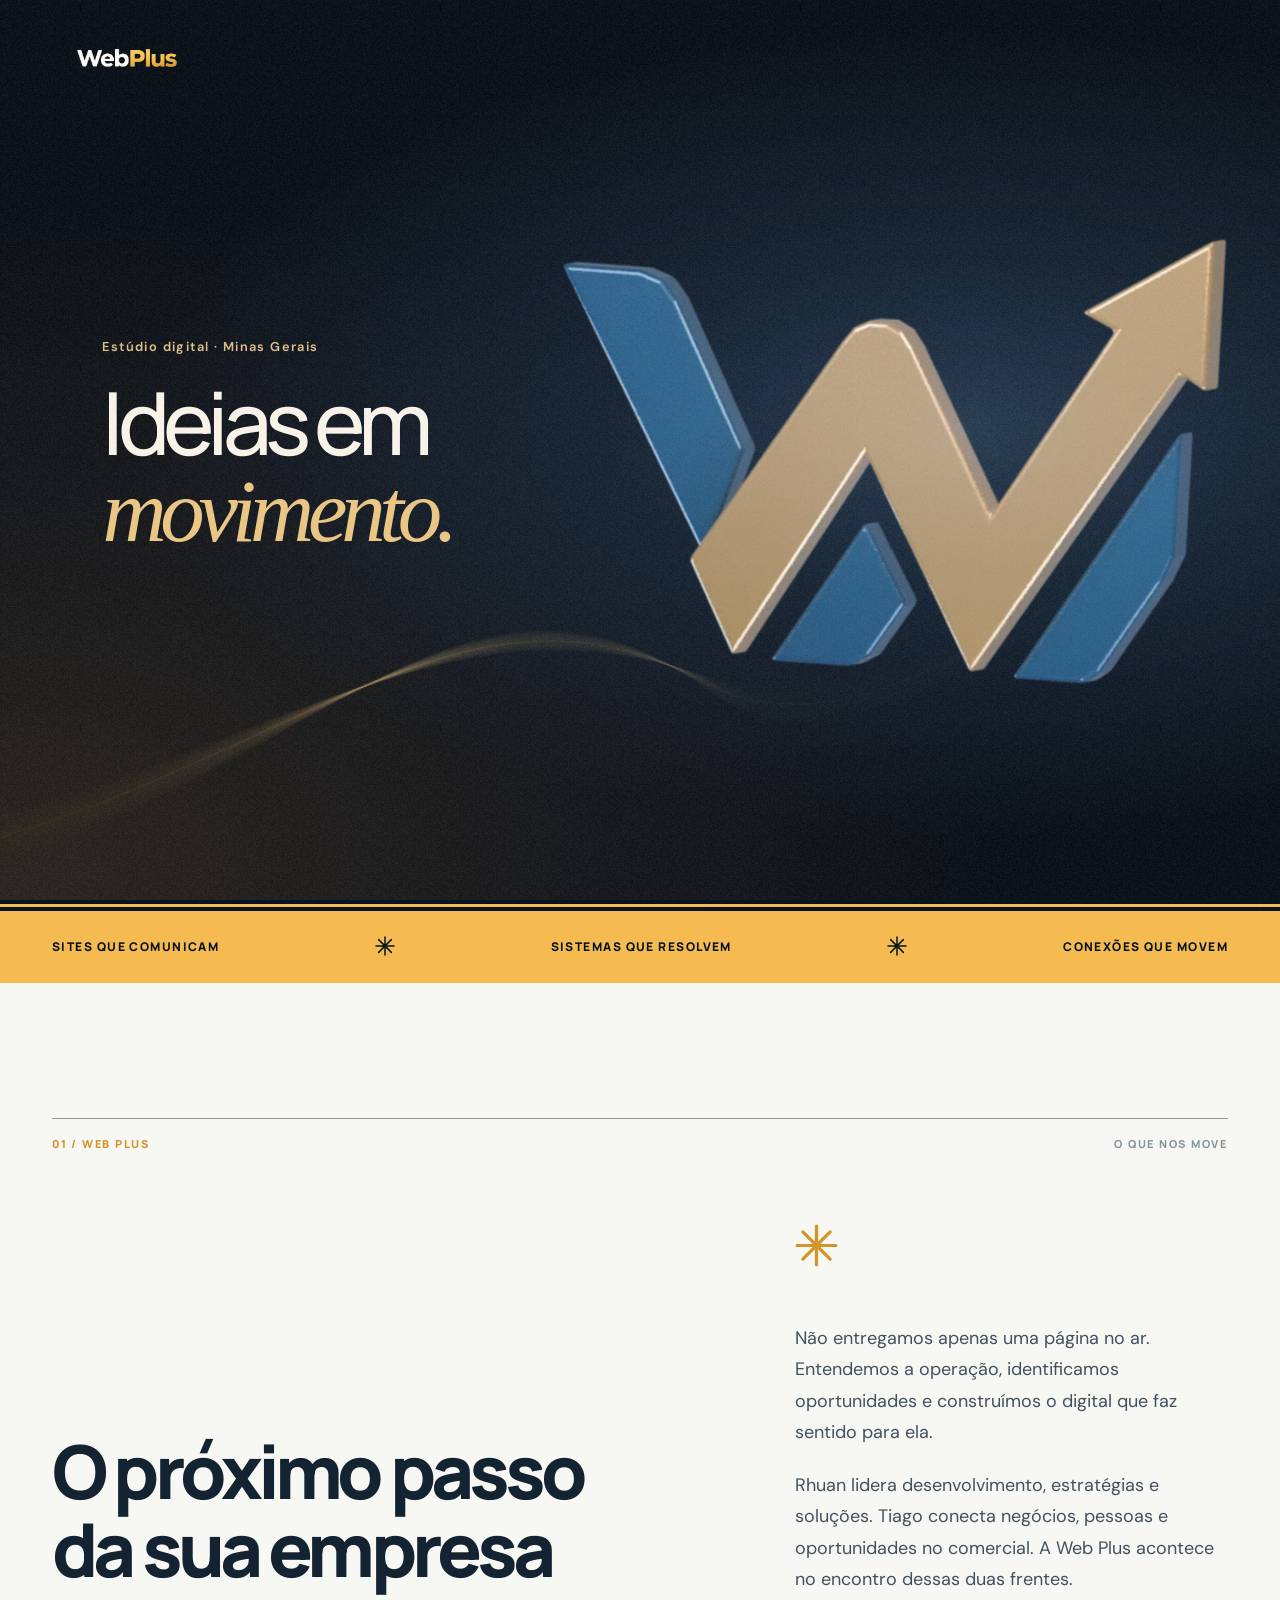
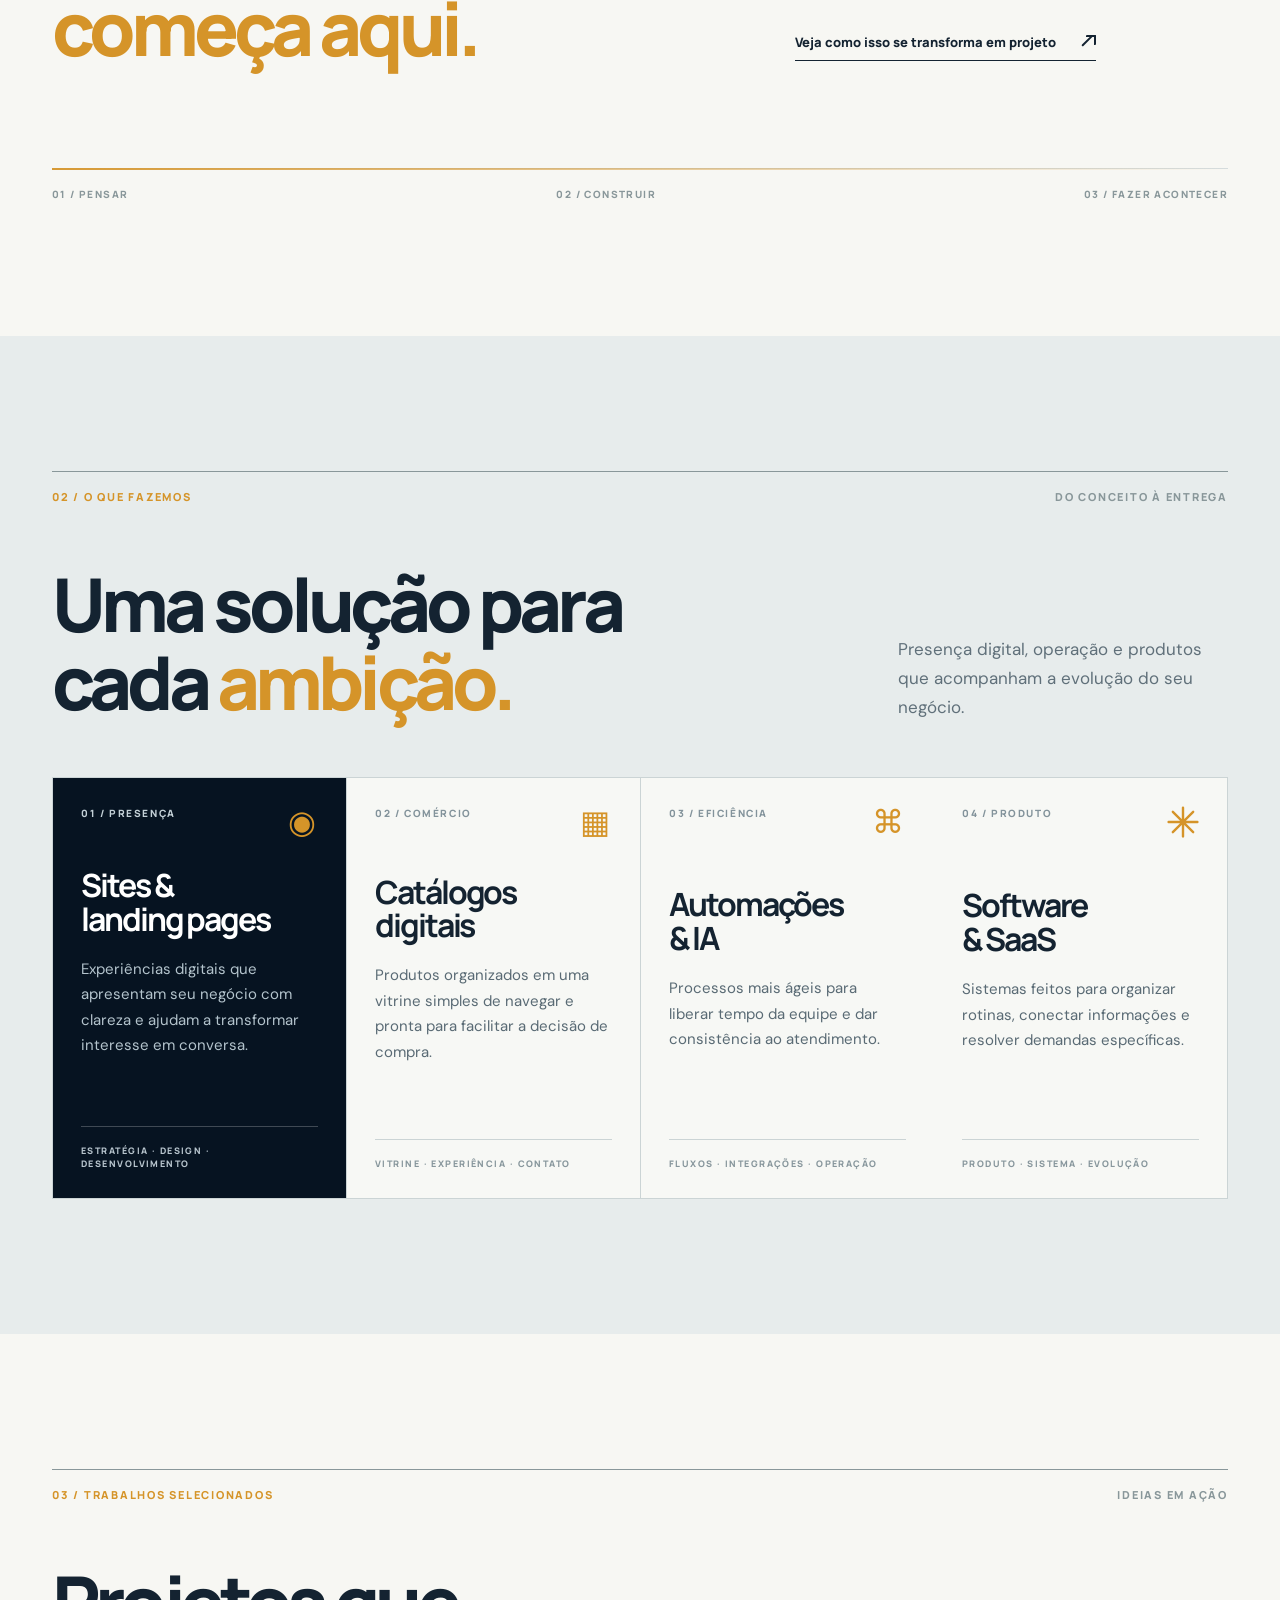
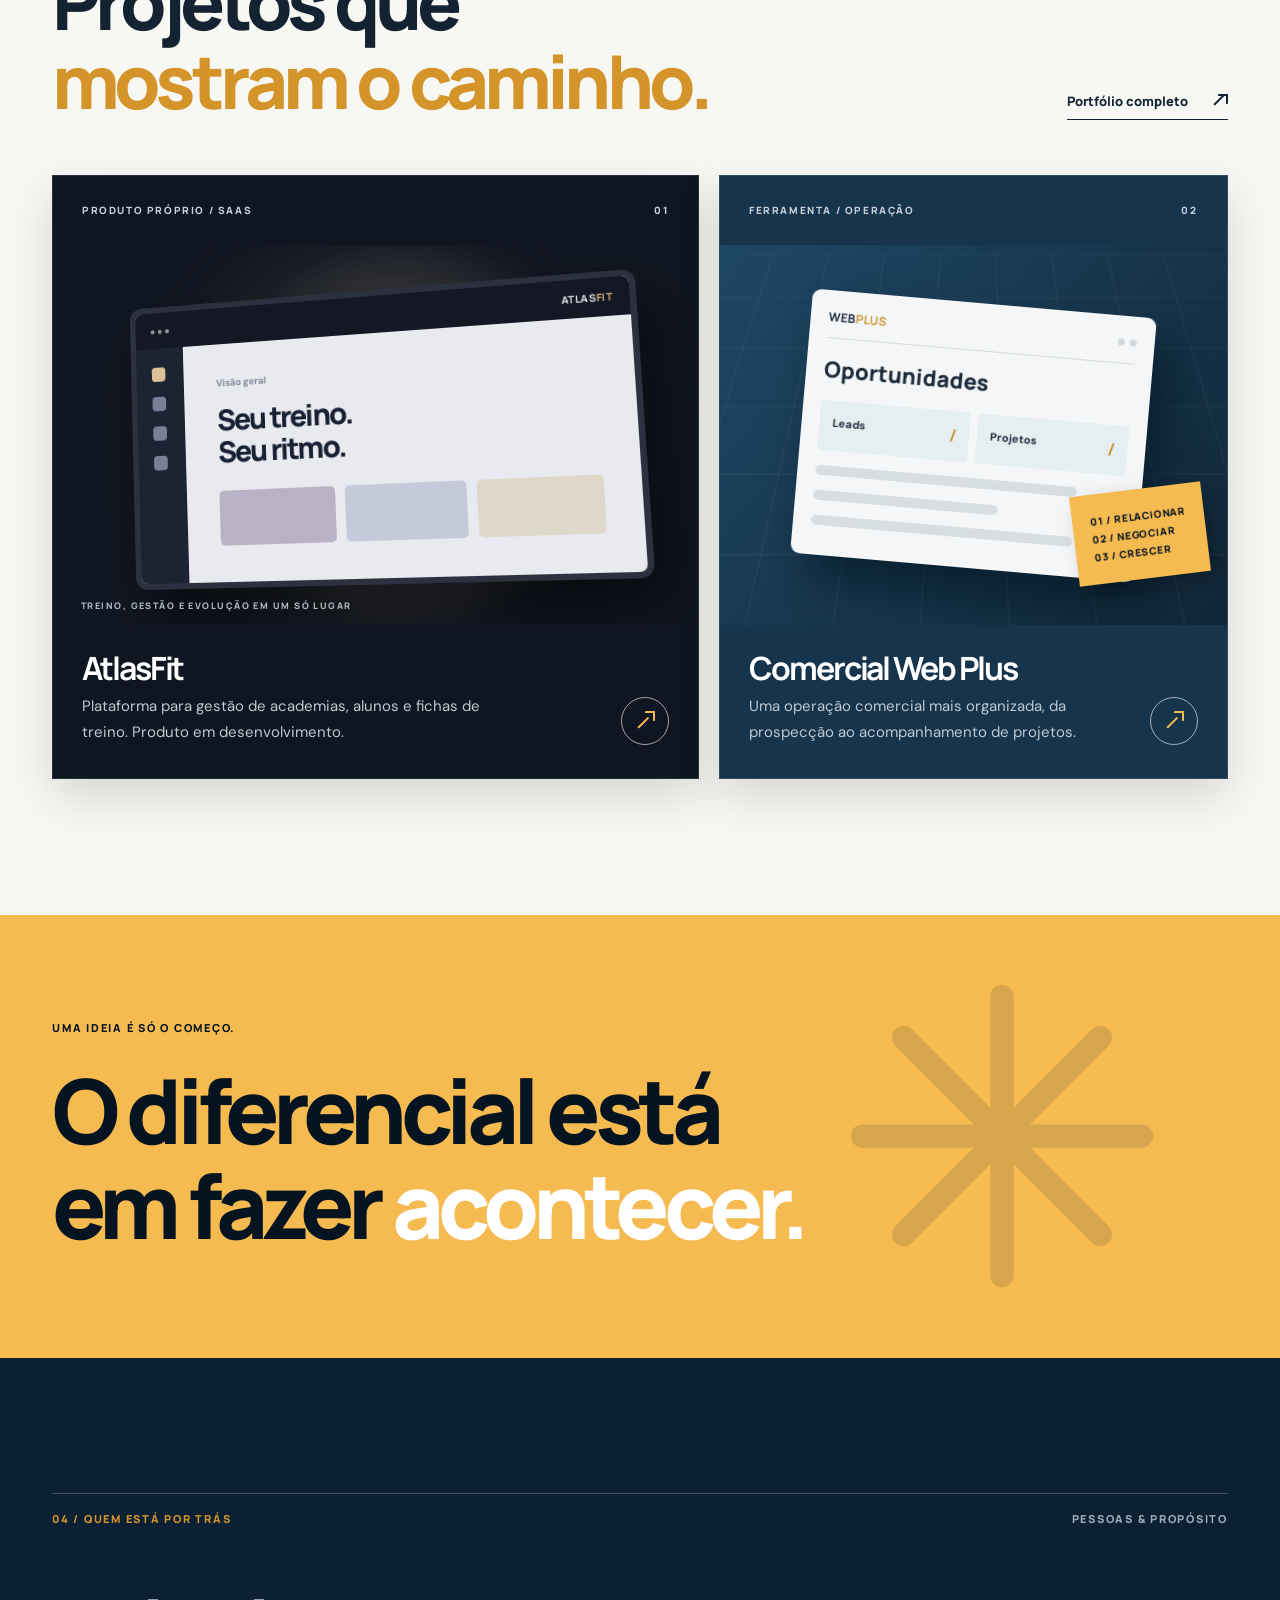
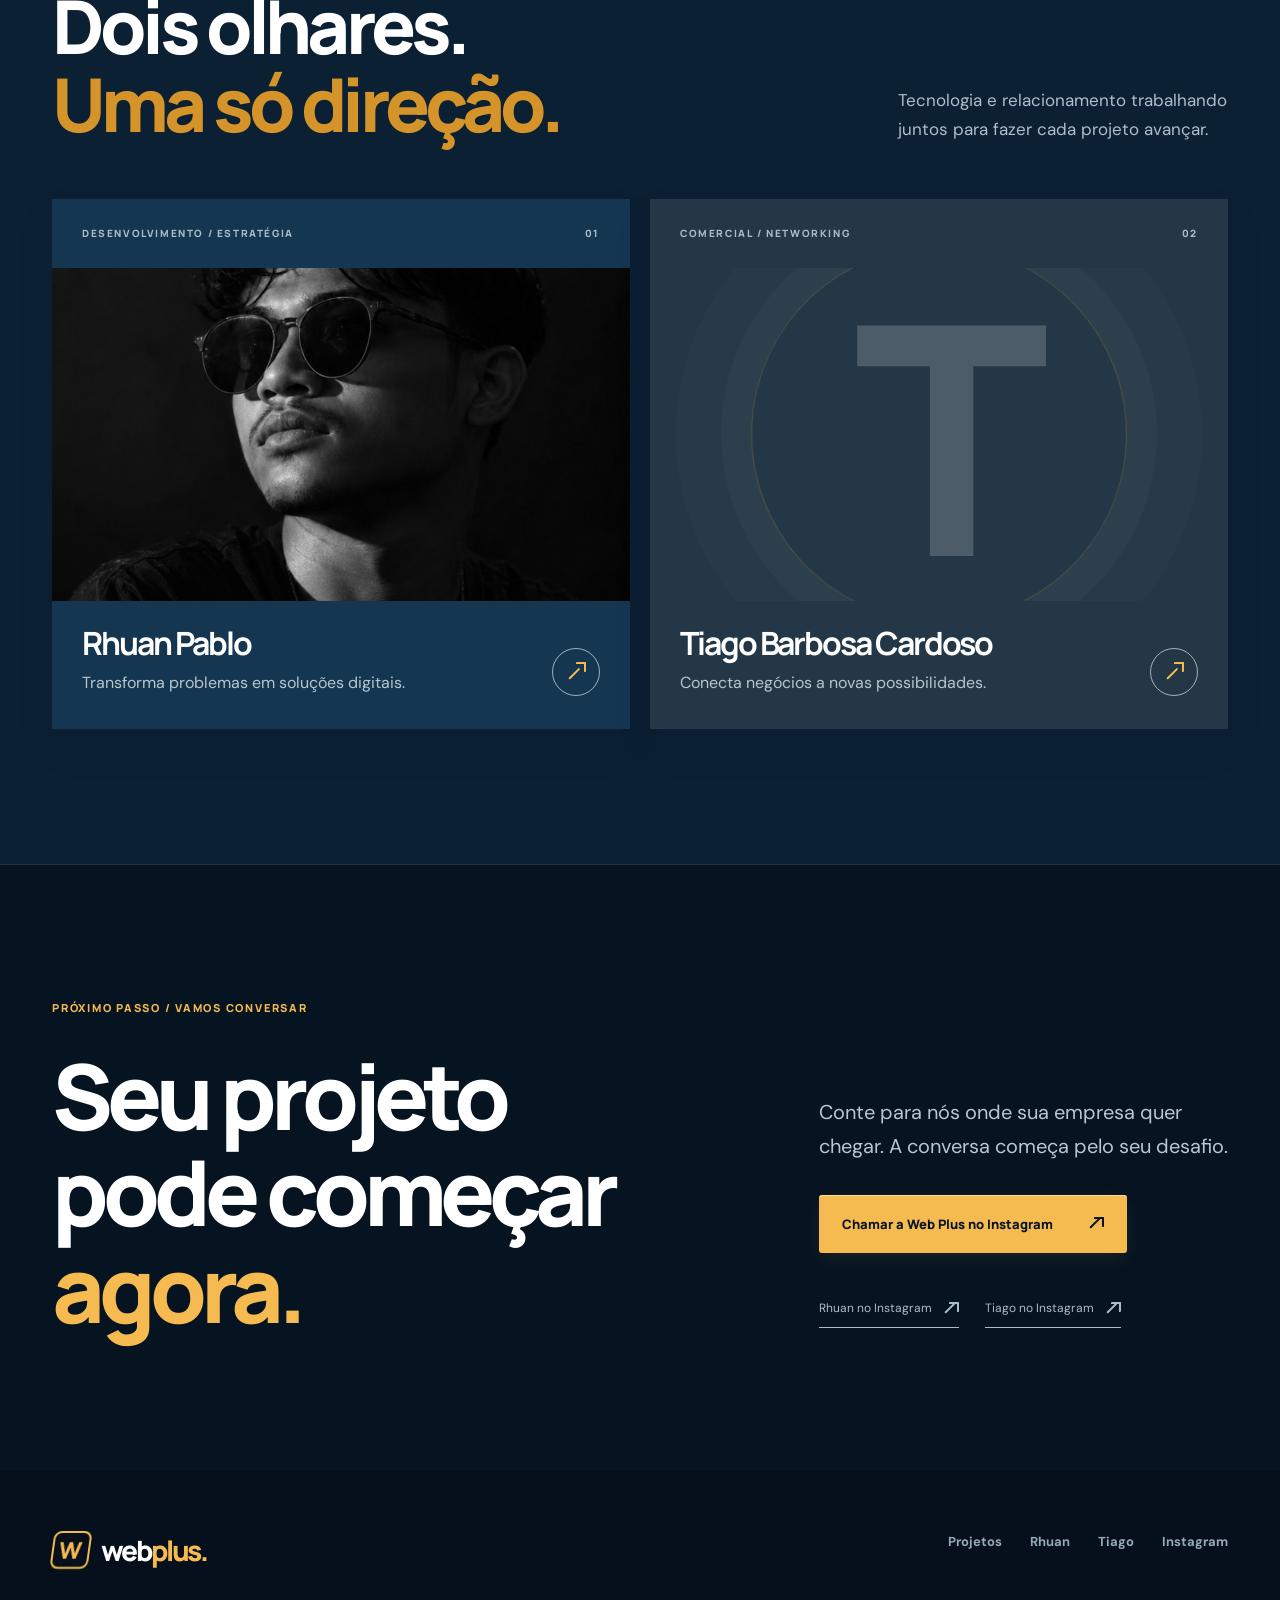
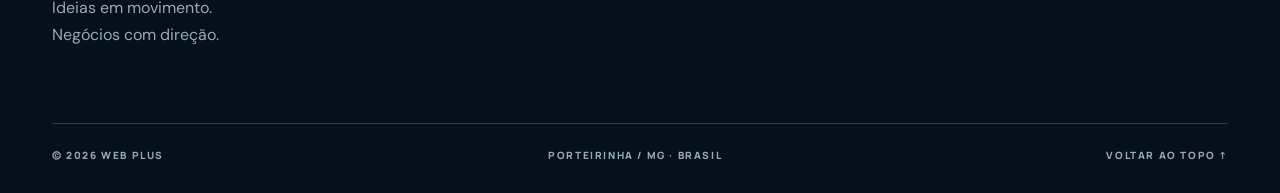
==== commit 3f605575: "Atualiza identificação e contatos de Tiago no portfólio" ====
--- a/index.html
+++ b/index.html
@@ -6,6 +6,6 @@
 <section class="section services-section"><div class="shell"><div class="section-kicker"><span>02 / O QUE FAZEMOS</span><span>DO CONCEITO À ENTREGA</span></div><div class="section-title-row"><h2>Uma solução para<br>cada <em>ambição.</em></h2><p>Presença digital, operação e produtos que acompanham a evolução do seu negócio.</p></div><div class="service-grid"><article class="service-card service-feature"><div class="service-top"><span>01 / PRESENÇA</span><span class="service-glyph">◉</span></div><div><h3>Sites &<br>landing pages</h3><p>Experiências digitais que apresentam seu negócio com clareza e ajudam a transformar interesse em conversa.</p></div><div class="service-bottom">ESTRATÉGIA · DESIGN · DESENVOLVIMENTO</div></article><article class="service-card"><div class="service-top"><span>02 / COMÉRCIO</span><span class="service-glyph">▦</span></div><div><h3>Catálogos<br>digitais</h3><p>Produtos organizados em uma vitrine simples de navegar e pronta para facilitar a decisão de compra.</p></div><div class="service-bottom">VITRINE · EXPERIÊNCIA · CONTATO</div></article><article class="service-card"><div class="service-top"><span>03 / EFICIÊNCIA</span><span class="service-glyph">⌘</span></div><div><h3>Automações<br>& IA</h3><p>Processos mais ágeis para liberar tempo da equipe e dar consistência ao atendimento.</p></div><div class="service-bottom">FLUXOS · INTEGRAÇÕES · OPERAÇÃO</div></article><article class="service-card"><div class="service-top"><span>04 / PRODUTO</span><span class="service-glyph"><svg class="brand-star" viewBox="0 0 40 40" aria-hidden="true" focusable="false"><path d="M20 2v36M2 20h36M7.3 7.3l25.4 25.4M32.7 7.3L7.3 32.7" fill="none" stroke="currentColor" stroke-width="3" stroke-linecap="round"/></svg></span></div><div><h3>Software<br>& SaaS</h3><p>Sistemas feitos para organizar rotinas, conectar informações e resolver demandas específicas.</p></div><div class="service-bottom">PRODUTO · SISTEMA · EVOLUÇÃO</div></article></div></div></section>
 <section class="section work-section" id="projetos"><div class="shell"><div class="section-kicker"><span>03 / TRABALHOS SELECIONADOS</span><span>IDEIAS EM AÇÃO</span></div><div class="section-title-row"><h2>Projetos que<br><em>mostram o caminho.</em></h2><a class="under-link" href="portfolio.html">Portfólio completo <span class="arrow">↗</span></a></div><div class="work-grid"><a class="work-card atlas-card" href="https://www.atlasfit.com.br/" target="_blank" rel="noopener noreferrer"><div class="work-meta"><span>PRODUTO PRÓPRIO / SAAS</span><span>01</span></div><div class="atlas-visual"><div class="atlas-glow"></div><div class="atlas-screen"><div class="screen-bar"><span>● ● ●</span><span>ATLAS<span>FIT</span></span></div><div class="screen-sidebar"><i></i><i></i><i></i><i></i></div><div class="screen-content"><small>Visão geral</small><strong>Seu treino.<br>Seu ritmo.</strong><div class="screen-cards"><b></b><b></b><b></b></div></div></div><span class="visual-label">TREINO, GESTÃO E EVOLUÇÃO EM UM SÓ LUGAR</span></div><div class="work-details"><div><h3>AtlasFit</h3><p>Plataforma para gestão de academias, alunos e fichas de treino. Produto em desenvolvimento.</p></div><span class="round-link arrow" aria-hidden="true">↗</span></div></a><a class="work-card crm-card" href="portfolio.html#comercial"><div class="work-meta"><span>FERRAMENTA / OPERAÇÃO</span><span>02</span></div><div class="crm-visual"><div class="crm-grid"></div><div class="crm-mock"><div class="crm-header"><b>WEB<span>PLUS</span></b><i></i><i></i></div><div class="crm-title">Oportunidades</div><div class="crm-stats"><b>Leads<span>↗</span></b><b>Projetos<span>↗</span></b></div><div class="crm-row"></div><div class="crm-row short"></div><div class="crm-row"></div></div><span class="crm-floating">01 / RELACIONAR<br>02 / NEGOCIAR<br>03 / CRESCER</span></div><div class="work-details"><div><h3>Comercial Web Plus</h3><p>Uma operação comercial mais organizada, da prospecção ao acompanhamento de projetos.</p></div><span class="round-link arrow" aria-hidden="true">↗</span></div></a></div></div></section>
 <section class="manifesto"><div class="shell manifesto-inner"><span>UMA IDEIA É SÓ O COMEÇO.</span><h2>O diferencial está<br>em fazer <em>acontecer.</em></h2><span class="manifesto-mark"><svg class="brand-star" viewBox="0 0 40 40" aria-hidden="true" focusable="false"><path d="M20 2v36M2 20h36M7.3 7.3l25.4 25.4M32.7 7.3L7.3 32.7" fill="none" stroke="currentColor" stroke-width="3" stroke-linecap="round"/></svg></span></div></section>
-<section class="section team-section"><div class="shell"><div class="section-kicker"><span>04 / QUEM ESTÁ POR TRÁS</span><span>PESSOAS & PROPÓSITO</span></div><div class="section-title-row"><h2>Dois olhares.<br><em>Uma só direção.</em></h2><p>Tecnologia e relacionamento trabalhando juntos para fazer cada projeto avançar.</p></div><div class="team-grid"><a class="person-card" href="rhuan.html"><div class="person-top"><span>DESENVOLVIMENTO / ESTRATÉGIA</span><span>01</span></div><div class="person-portrait person-photo"><img src="assets/rhuan-pablo.jpeg" alt="Retrato de Rhuan Pablo" width="902" height="1600" loading="lazy" decoding="async"></div><div class="person-bottom"><div><h3>Rhuan Pablo</h3><p>Transforma problemas em soluções digitais.</p></div><span class="round-link arrow">↗</span></div></a><a class="person-card person-alt" href="tiago.html"><div class="person-top"><span>COMERCIAL / NETWORKING</span><span>02</span></div><div class="person-portrait"><span>T</span><span class="portrait-orbit"></span></div><div class="person-bottom"><div><h3>Tiago</h3><p>Conecta negócios a novas possibilidades.</p></div><span class="round-link arrow">↗</span></div></a></div></div></section>
+<section class="section team-section"><div class="shell"><div class="section-kicker"><span>04 / QUEM ESTÁ POR TRÁS</span><span>PESSOAS & PROPÓSITO</span></div><div class="section-title-row"><h2>Dois olhares.<br><em>Uma só direção.</em></h2><p>Tecnologia e relacionamento trabalhando juntos para fazer cada projeto avançar.</p></div><div class="team-grid"><a class="person-card" href="rhuan.html"><div class="person-top"><span>DESENVOLVIMENTO / ESTRATÉGIA</span><span>01</span></div><div class="person-portrait person-photo"><img src="assets/rhuan-pablo.jpeg" alt="Retrato de Rhuan Pablo" width="902" height="1600" loading="lazy" decoding="async"></div><div class="person-bottom"><div><h3>Rhuan Pablo</h3><p>Transforma problemas em soluções digitais.</p></div><span class="round-link arrow">↗</span></div></a><a class="person-card person-alt" href="tiago.html"><div class="person-top"><span>COMERCIAL / NETWORKING</span><span>02</span></div><div class="person-portrait"><span>T</span><span class="portrait-orbit"></span></div><div class="person-bottom"><div><h3>Tiago Barbosa Cardoso</h3><p>Conecta negócios a novas possibilidades.</p></div><span class="round-link arrow">↗</span></div></a></div></div></section>
 <section class="contact-section" id="contato"><div class="shell contact-layout"><div><p class="overline">PRÓXIMO PASSO / VAMOS CONVERSAR</p><h2>Seu projeto<br>pode começar<br><em>agora.</em></h2></div><div class="contact-side"><p>Conte para nós onde sua empresa quer chegar. A conversa começa pelo seu desafio.</p><a class="button button-gold" href="https://www.instagram.com/_webplus/" target="_blank" rel="noopener noreferrer">Chamar a Web Plus no Instagram <span class="arrow">↗</span></a><div class="socials"><a href="https://www.instagram.com/rhuan_santosz/" target="_blank" rel="noopener noreferrer">Rhuan no Instagram <span class="arrow">↗</span></a><a href="https://www.instagram.com/tiago_b4rbosa/" target="_blank" rel="noopener noreferrer">Tiago no Instagram <span class="arrow">↗</span></a></div></div></div></section></main>
 <footer class="footer"><div class="shell footer-grid"><div><a class="brand" href="index.html"><span class="brand-icon">W</span><span>web<span>plus</span><i>.</i></span></a><p>Ideias em movimento.<br>Negócios com direção.</p></div><nav aria-label="Rodapé"><a href="portfolio.html">Projetos</a><a href="rhuan.html">Rhuan</a><a href="tiago.html">Tiago</a><a href="https://www.instagram.com/_webplus/" target="_blank" rel="noopener noreferrer">Instagram</a></nav><div class="footer-bottom"><span>© <span class="year">2026</span> WEB PLUS</span><span>PORTEIRINHA / MG · BRASIL</span><a href="#conteudo">VOLTAR AO TOPO ↑</a></div></div></footer><script src="script.js" defer></script><script src="experience.js" defer></script><script src="ident.js" defer></script><script src="motion.js" defer></script></body></html>
